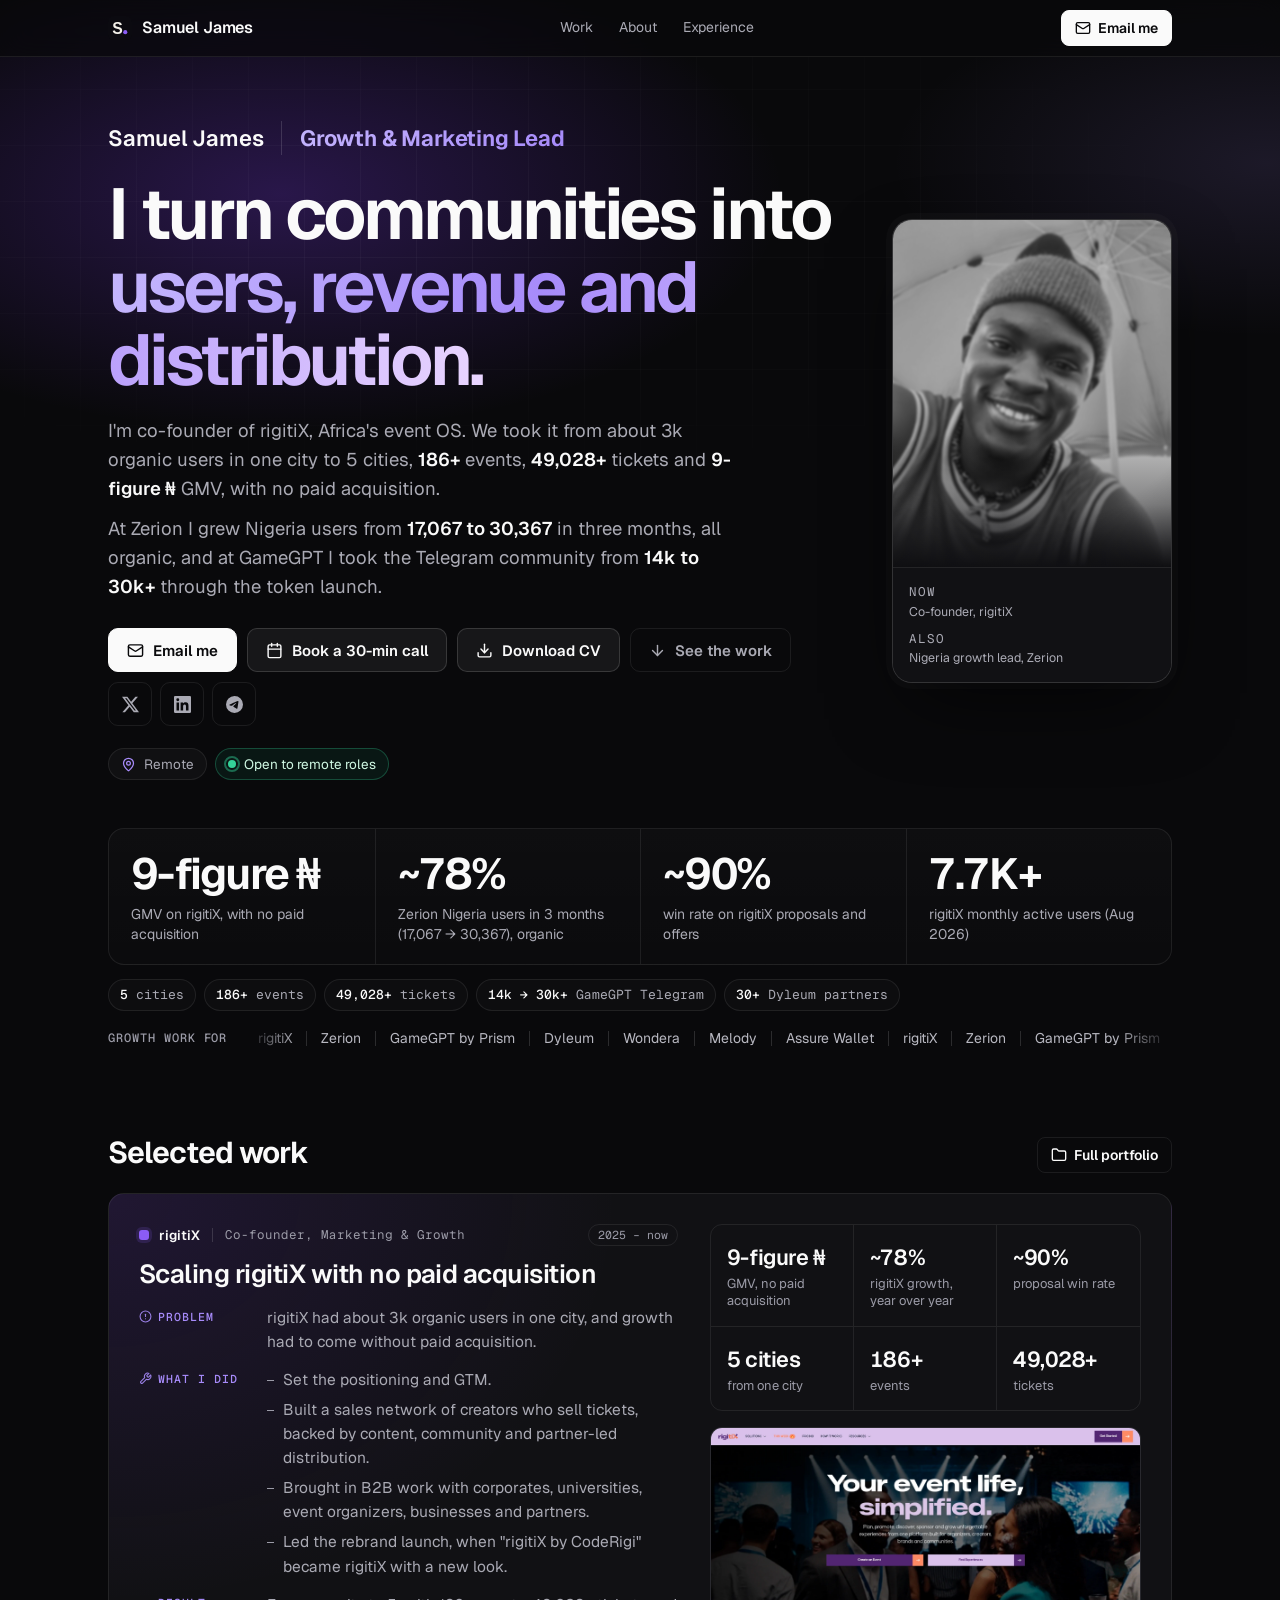
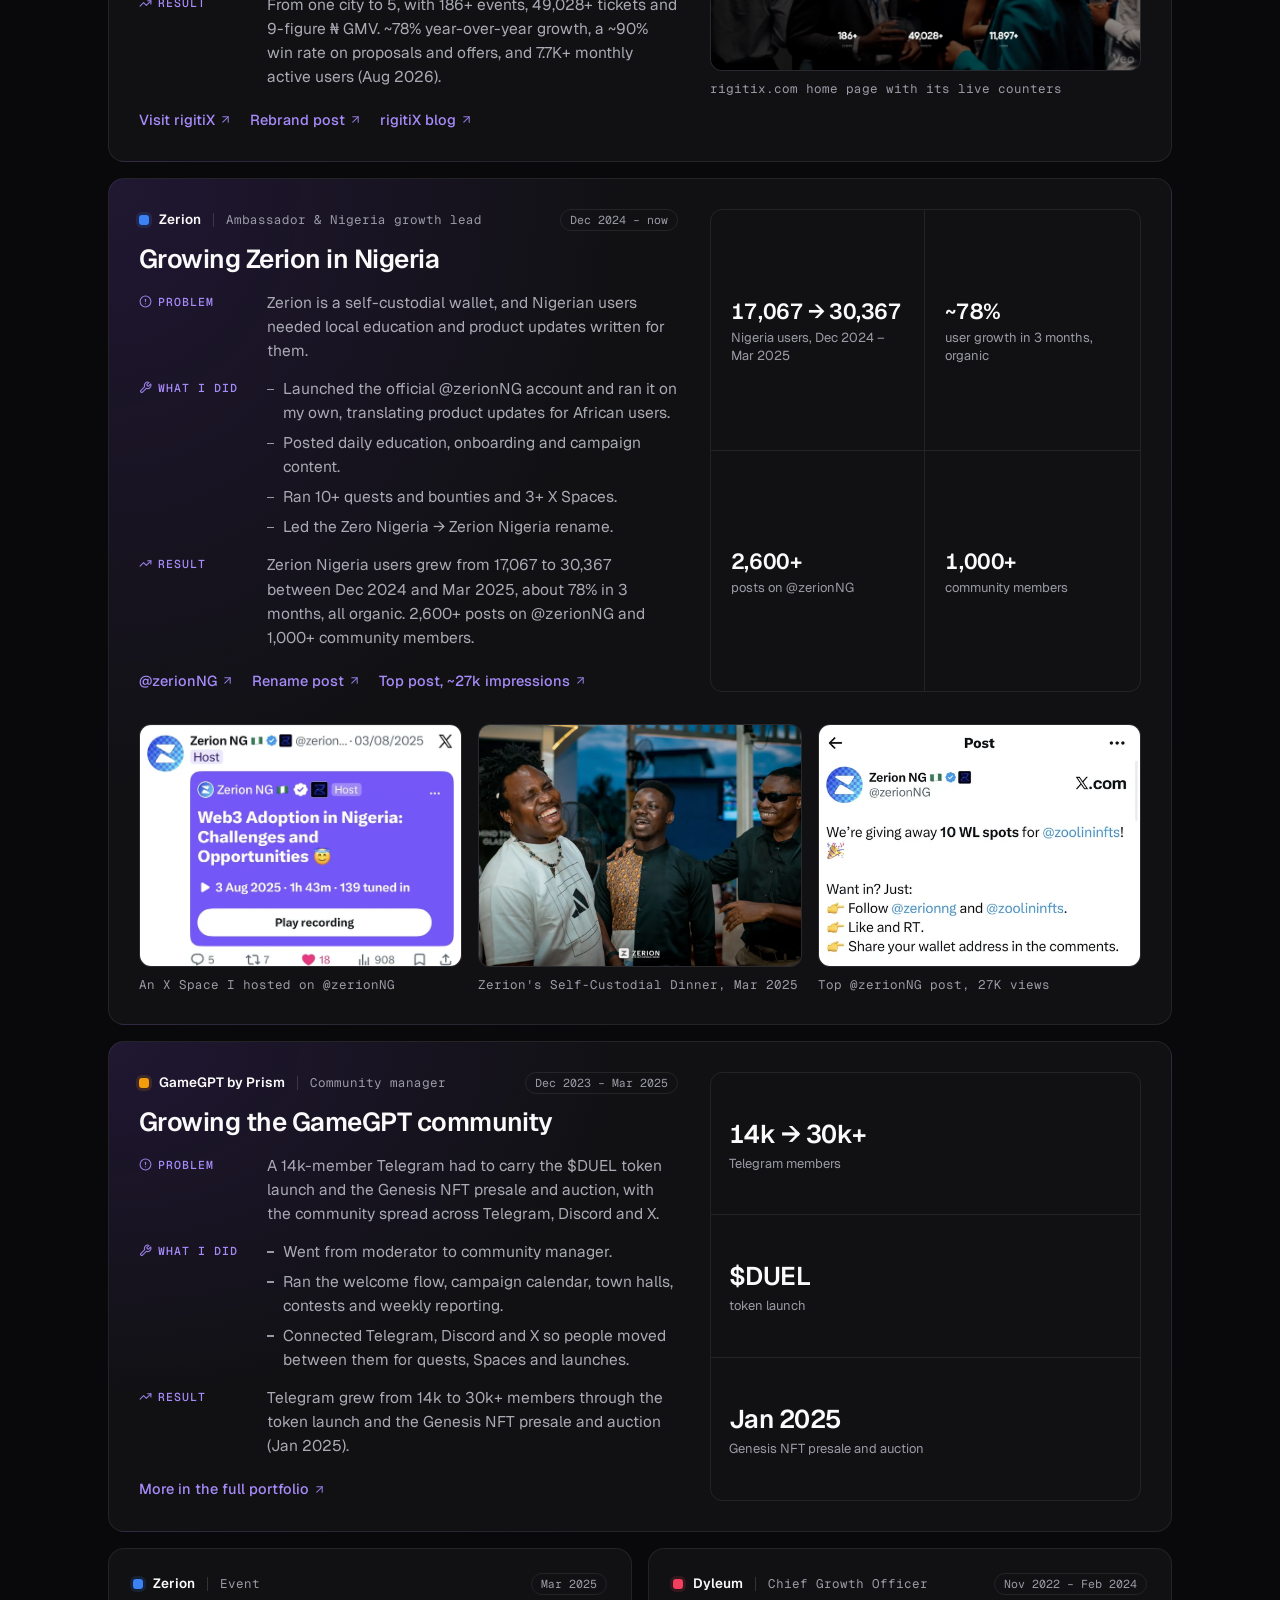
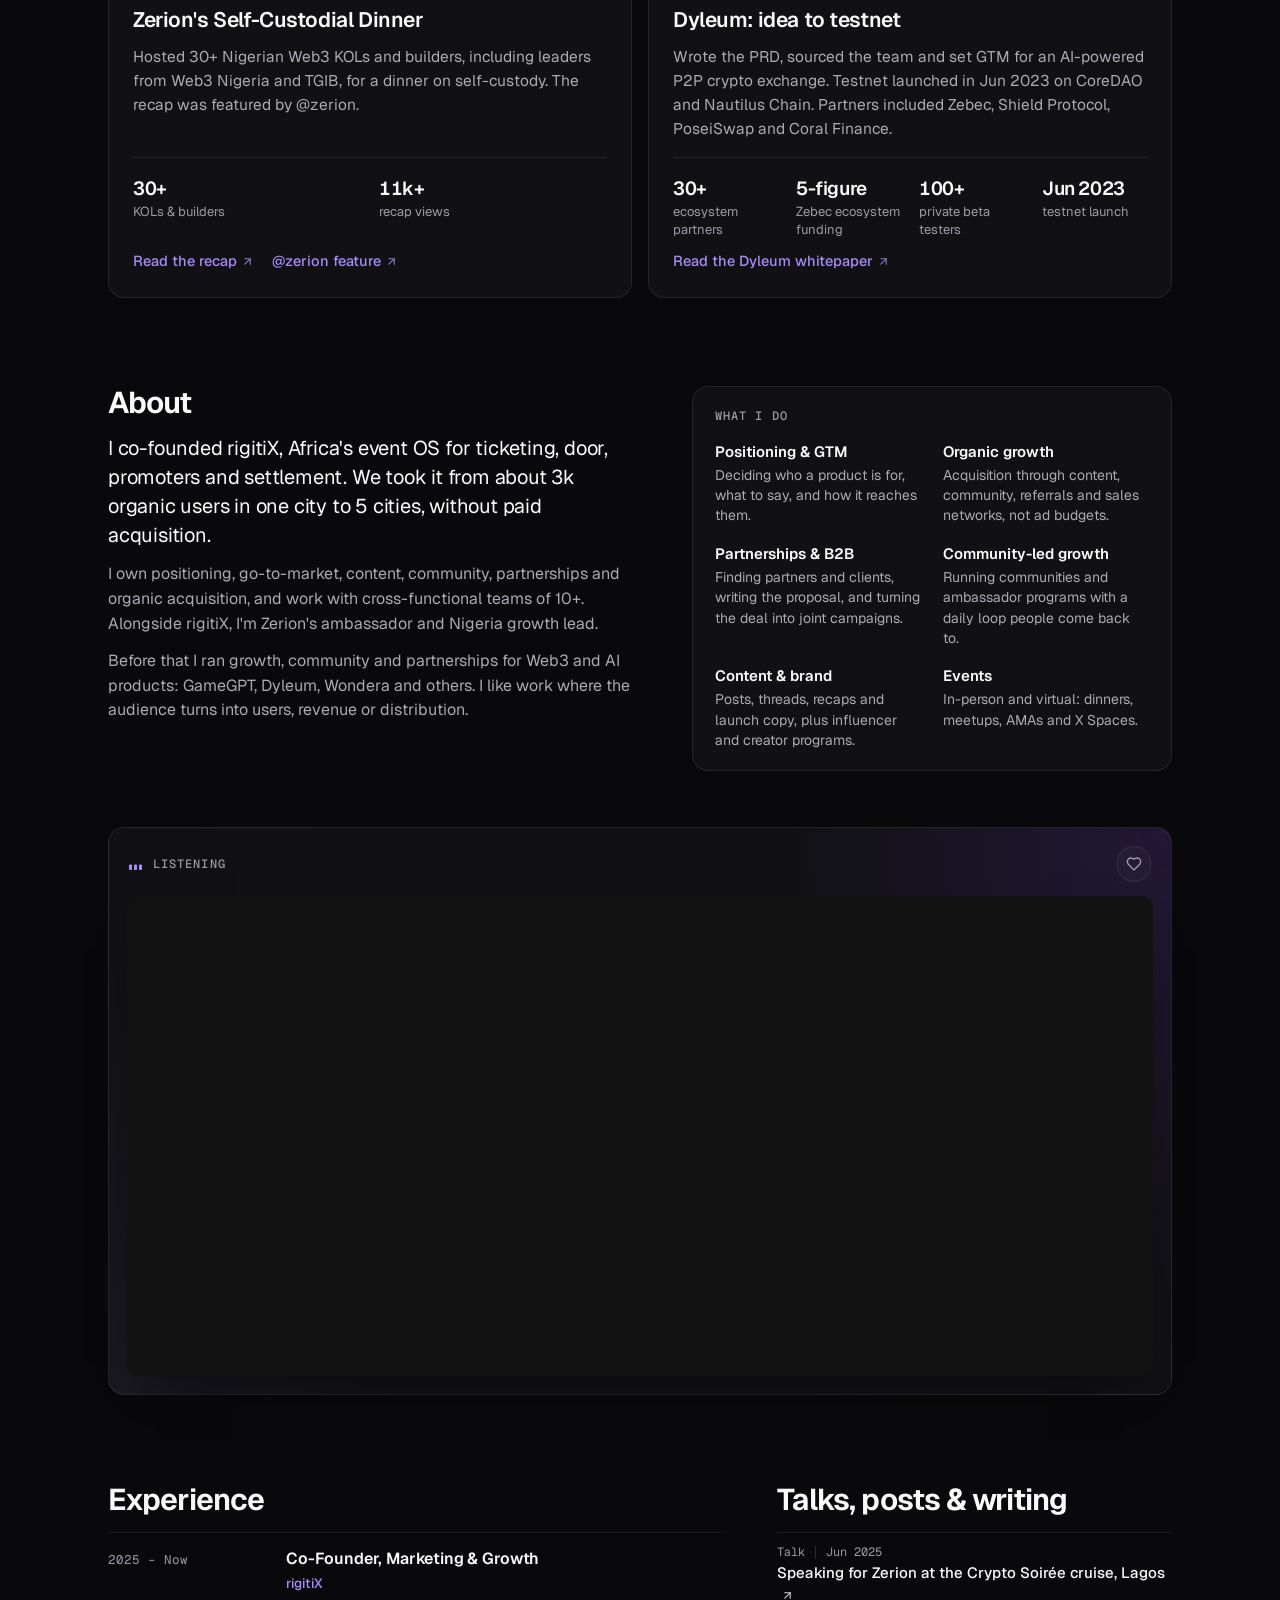
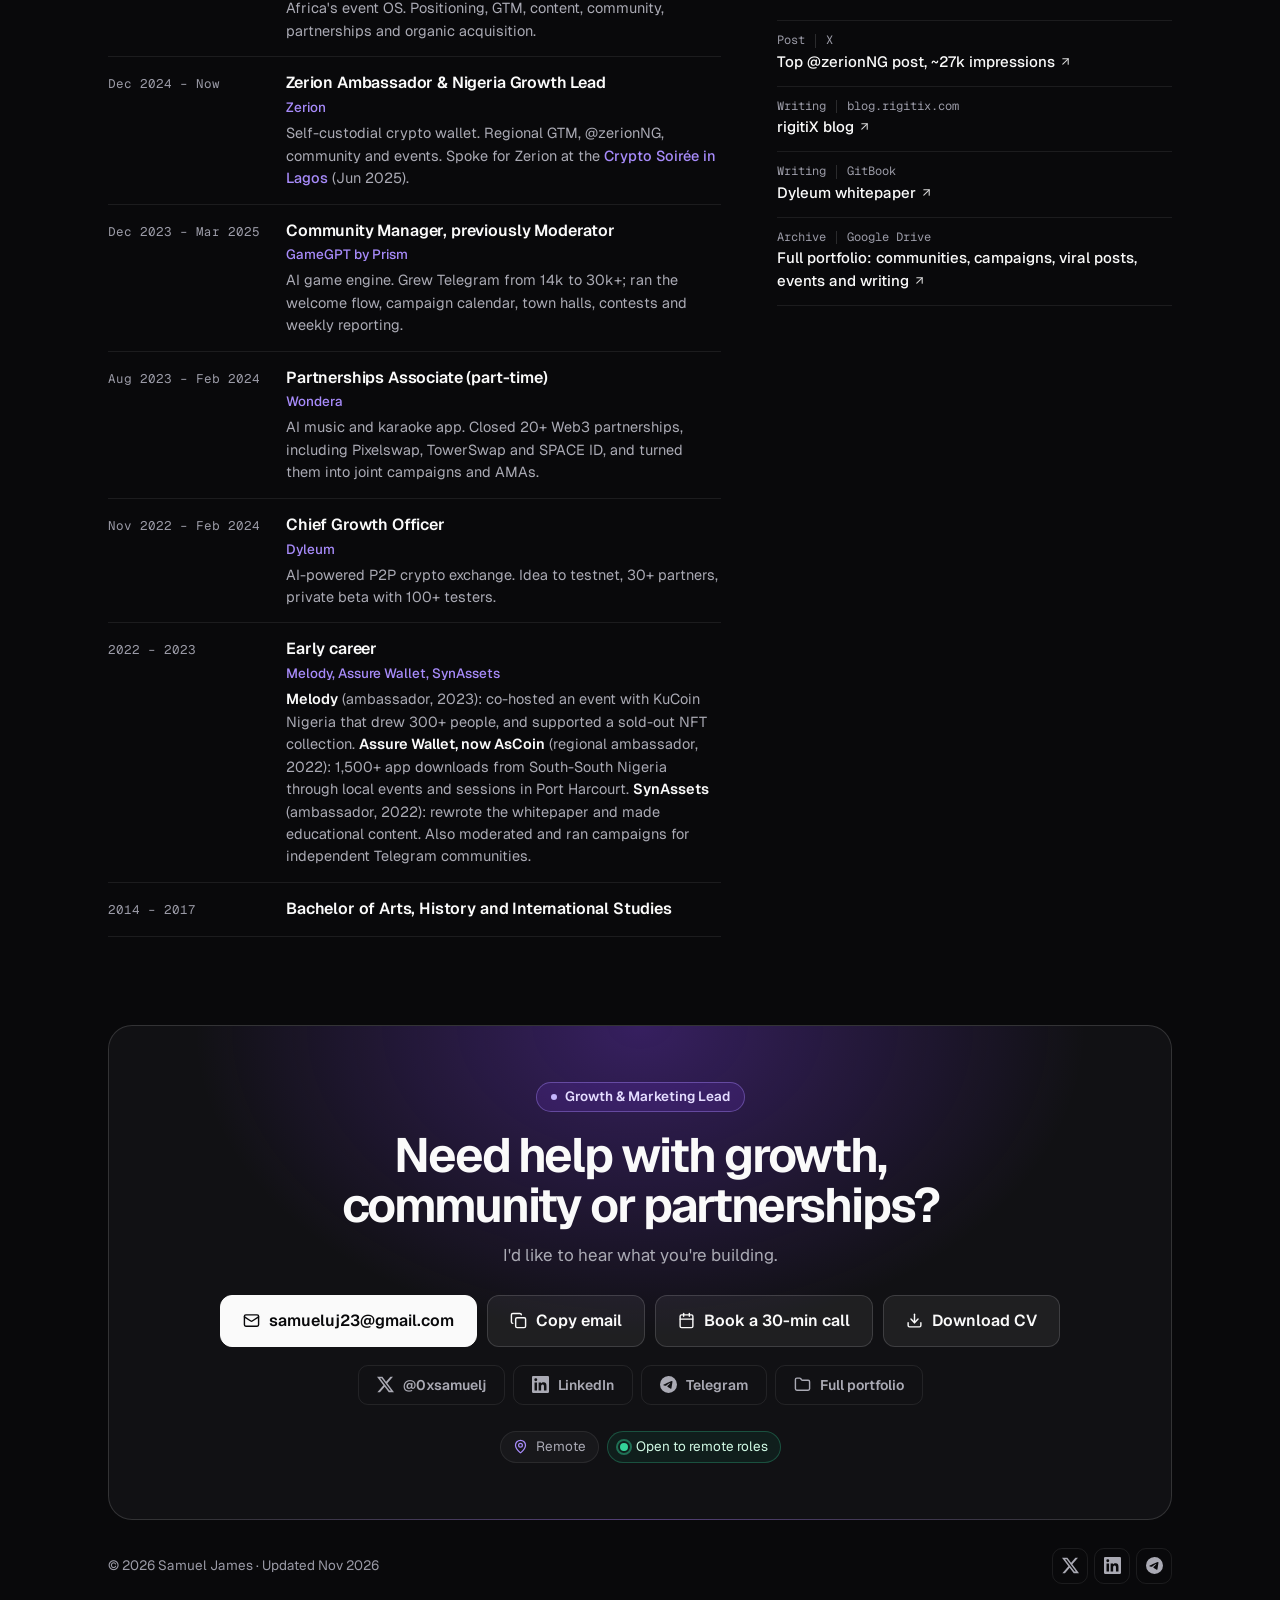
==== index.html @ e4f38fc1 "Polish UI: mobile logo pills, even side cards, clearer labels, fuller Listening card, tidy footer, n" ====
<!doctype html>
<html lang="en">
<head>
<meta charset="utf-8">
<meta name="viewport" content="width=device-width, initial-scale=1">
<title>Samuel James, Growth &amp; Marketing Lead</title>
<meta name="description" content="Samuel James is a Growth &amp; Marketing Lead and co-founder of rigitiX: 186+ events, 49,028+ tickets and 9-figure ₦ GMV, with no paid acquisition. Community-led growth, partnerships and GTM.">
<link rel="canonical" href="https://samueluj23.github.io/">
<link rel="alternate" type="text/plain" href="https://samueluj23.github.io/llms.txt" title="llms.txt: this site for AI agents">
<meta name="theme-color" content="#0b0a10">
<meta name="color-scheme" content="dark">
<link rel="icon" href="assets/favicon.svg" type="image/svg+xml">
<link rel="apple-touch-icon" href="assets/apple-touch-icon.png">
<meta property="og:type" content="website">
<meta property="og:site_name" content="Samuel James">
<meta property="og:title" content="Samuel James, Growth &amp; Marketing Lead">
<meta property="og:description" content="Samuel James is a Growth &amp; Marketing Lead and co-founder of rigitiX: 186+ events, 49,028+ tickets and 9-figure ₦ GMV, with no paid acquisition. Community-led growth, partnerships and GTM.">
<meta property="og:url" content="https://samueluj23.github.io/">
<meta property="og:image" content="https://samueluj23.github.io/assets/og.png">
<meta property="og:image:width" content="1200">
<meta property="og:image:height" content="630">
<meta property="og:image:alt" content="Growth &amp; Marketing Lead. I turn communities into users, revenue and distribution. Samuel James, Co-founder of rigitiX, with his photo and a Remote label.">
<meta name="twitter:card" content="summary_large_image">
<meta name="twitter:site" content="@0xsamuelj">
<meta name="twitter:creator" content="@0xsamuelj">
<meta name="twitter:title" content="Samuel James, Growth &amp; Marketing Lead">
<meta name="twitter:description" content="Samuel James is a Growth &amp; Marketing Lead and co-founder of rigitiX: 186+ events, 49,028+ tickets and 9-figure ₦ GMV, with no paid acquisition. Community-led growth, partnerships and GTM.">
<meta name="twitter:image" content="https://samueluj23.github.io/assets/og.png">
<meta name="twitter:image:alt" content="Samuel James, Growth &amp; Marketing Lead and Co-founder of rigitiX: I turn communities into users, revenue and distribution.">
<script type="application/ld+json">{"@context":"https://schema.org","@type":"Person","name":"Samuel James","url":"https://samueluj23.github.io/","image":"https://samueluj23.github.io/assets/sam.jpg","jobTitle":"Growth & Marketing Lead","description":"Growth & Marketing Lead and co-founder of rigitiX. Community-led growth, partnerships and go-to-market across consumer tech, fintech and wallets, AI and Web3.","email":"mailto:samueluj23@gmail.com","worksFor":{"@type":"Organization","name":"rigitiX","url":"https://rigitix.com"},"workLocation":{"@type":"Place","name":"Remote"},"knowsAbout":["community-led growth","partnerships","go-to-market","organic growth","events","Web3","fintech"],"sameAs":["https://x.com/0xsamuelj","https://linkedin.com/in/0xsamj","https://t.me/jsamuelu","https://github.com/samueluj23"]}</script>
<link rel="preconnect" href="https://fonts.googleapis.com">
<link rel="preconnect" href="https://fonts.gstatic.com" crossorigin>
<link href="https://fonts.googleapis.com/css2?family=Geist:wght@400;500;600;700;800&family=Geist+Mono:wght@400;500&display=swap" rel="stylesheet">
<link rel="stylesheet" href="style.css">
</head>
<body>
<svg width="0" height="0" style="position:absolute" aria-hidden="true" focusable="false">
  <defs>
    <symbol id="i-mail" viewBox="0 0 24 24" fill="none" stroke="currentColor" stroke-width="2" stroke-linecap="round" stroke-linejoin="round"><rect width="20" height="16" x="2" y="4" rx="2"/><path d="m22 7-8.97 5.7a1.94 1.94 0 0 1-2.06 0L2 7"/></symbol>
    <symbol id="i-copy" viewBox="0 0 24 24" fill="none" stroke="currentColor" stroke-width="2" stroke-linecap="round" stroke-linejoin="round"><rect width="14" height="14" x="8" y="8" rx="2" ry="2"/><path d="M4 16c-1.1 0-2-.9-2-2V4c0-1.1.9-2 2-2h10c1.1 0 2 .9 2 2"/></symbol>
    <symbol id="i-check" viewBox="0 0 24 24" fill="none" stroke="currentColor" stroke-width="2" stroke-linecap="round" stroke-linejoin="round"><path d="M20 6 9 17l-5-5"/></symbol>
    <symbol id="i-pin" viewBox="0 0 24 24" fill="none" stroke="currentColor" stroke-width="2" stroke-linecap="round" stroke-linejoin="round"><path d="M20 10c0 4.993-5.539 10.193-7.399 11.799a1 1 0 0 1-1.202 0C9.539 20.193 4 14.993 4 10a8 8 0 0 1 16 0"/><circle cx="12" cy="10" r="3"/></symbol>
    <symbol id="i-arrow" viewBox="0 0 24 24" fill="none" stroke="currentColor" stroke-width="2" stroke-linecap="round" stroke-linejoin="round"><path d="M5 12h14"/><path d="m12 5 7 7-7 7"/></symbol>
    <symbol id="i-ext" viewBox="0 0 24 24" fill="none" stroke="currentColor" stroke-width="2" stroke-linecap="round" stroke-linejoin="round"><path d="M7 7h10v10"/><path d="M7 17 17 7"/></symbol>
    <symbol id="i-download" viewBox="0 0 24 24" fill="none" stroke="currentColor" stroke-width="2" stroke-linecap="round" stroke-linejoin="round"><path d="M12 15V3"/><path d="M21 15v4a2 2 0 0 1-2 2H5a2 2 0 0 1-2-2v-4"/><path d="m7 10 5 5 5-5"/></symbol>
    <symbol id="i-cal" viewBox="0 0 24 24" fill="none" stroke="currentColor" stroke-width="2" stroke-linecap="round" stroke-linejoin="round"><path d="M8 2v4"/><path d="M16 2v4"/><rect width="18" height="18" x="3" y="4" rx="2"/><path d="M3 10h18"/></symbol>
    <symbol id="i-arrow-down" viewBox="0 0 24 24" fill="none" stroke="currentColor" stroke-width="2" stroke-linecap="round" stroke-linejoin="round"><path d="M12 5v14"/><path d="m19 12-7 7-7-7"/></symbol>
    <symbol id="i-alert" viewBox="0 0 24 24" fill="none" stroke="currentColor" stroke-width="2" stroke-linecap="round" stroke-linejoin="round"><circle cx="12" cy="12" r="10"/><path d="M12 8v4"/><path d="M12 16h.01"/></symbol>
    <symbol id="i-wrench" viewBox="0 0 24 24" fill="none" stroke="currentColor" stroke-width="2" stroke-linecap="round" stroke-linejoin="round"><path d="M14.7 6.3a1 1 0 0 0 0 1.4l1.6 1.6a1 1 0 0 0 1.4 0l3.77-3.77a6 6 0 0 1-7.94 7.94l-6.91 6.91a2.12 2.12 0 0 1-3-3l6.91-6.91a6 6 0 0 1 7.94-7.94l-3.76 3.76z"/></symbol>
    <symbol id="i-trend" viewBox="0 0 24 24" fill="none" stroke="currentColor" stroke-width="2" stroke-linecap="round" stroke-linejoin="round"><path d="M22 7 13.5 15.5 8.5 10.5 2 17"/><path d="M16 7h6v6"/></symbol>
    <symbol id="i-folder" viewBox="0 0 24 24" fill="none" stroke="currentColor" stroke-width="2" stroke-linecap="round" stroke-linejoin="round"><path d="M20 20a2 2 0 0 0 2-2V8a2 2 0 0 0-2-2h-7.9a2 2 0 0 1-1.69-.9L9.6 3.9A2 2 0 0 0 7.93 3H4a2 2 0 0 0-2 2v13a2 2 0 0 0 2 2Z"/></symbol>
    <symbol id="i-x" viewBox="0 0 24 24" fill="currentColor"><path d="M18.901 1.153h3.68l-8.04 9.19L24 22.846h-7.406l-5.8-7.584-6.638 7.584H.474l8.6-9.83L0 1.154h7.594l5.243 6.932ZM17.61 20.644h2.039L6.486 3.24H4.298Z"/></symbol>
    <symbol id="i-linkedin" viewBox="0 0 24 24" fill="currentColor"><path d="M20.447 20.452h-3.554v-5.569c0-1.328-.027-3.037-1.852-3.037-1.853 0-2.136 1.445-2.136 2.939v5.667H9.351V9h3.414v1.561h.046c.477-.9 1.637-1.85 3.37-1.85 3.601 0 4.267 2.37 4.267 5.455v6.286zM5.337 7.433a2.062 2.062 0 1 1 0-4.125 2.062 2.062 0 0 1 0 4.125zM7.119 20.452H3.555V9h3.564v11.452zM22.225 0H1.771C.792 0 0 .774 0 1.729v20.542C0 23.227.792 24 1.771 24h20.451C23.2 24 24 23.227 24 22.271V1.729C24 .774 23.2 0 22.222 0h.003z"/></symbol>
    <symbol id="i-telegram" viewBox="0 0 24 24" fill="currentColor"><path d="M11.944 0A12 12 0 0 0 0 12a12 12 0 0 0 12 12 12 12 0 0 0 12-12A12 12 0 0 0 12 0a12 12 0 0 0-.056 0zm4.962 7.224c.1-.002.321.023.465.14a.506.506 0 0 1 .171.325c.016.093.036.306.02.472-.18 1.898-.962 6.502-1.36 8.627-.168.9-.499 1.201-.82 1.23-.696.065-1.225-.46-1.9-.902-1.056-.693-1.653-1.124-2.678-1.8-1.185-.78-.417-1.21.258-1.91.177-.184 3.247-2.977 3.307-3.23.007-.032.014-.15-.056-.212s-.174-.041-.249-.024c-.106.024-1.793 1.14-5.061 3.345-.48.33-.913.49-1.302.48-.428-.008-1.252-.241-1.865-.44-.752-.245-1.349-.374-1.297-.789.027-.216.325-.437.893-.663 3.498-1.524 5.83-2.529 6.998-3.014 3.332-1.386 4.025-1.627 4.476-1.635z"/></symbol>
  </defs>
</svg>
<a class="skip" href="#top">Skip to content</a>
<header class="nav">
  <div class="nav-in">
    <a href="#top" class="brand"><img src="assets/favicon.svg" alt="" width="24" height="24"><span>Samuel James</span></a>
    <nav aria-label="Sections">
      <a href="#work">Work</a>
      <a href="#about">About</a>
      <a href="#experience">Experience</a>
    </nav>
    <a href="mailto:samueluj23@gmail.com" class="btn btn-sm btn-primary" data-goatcounter-click="email-link" data-goatcounter-title="Email me"><svg class="ic" aria-hidden="true" focusable="false"><use href="#i-mail"/></svg><span>Email me</span></a>
  </div>
</header>

<main id="top">
  <section class="hero wrap">
    <div class="hero-copy">
      <div class="ident">
        <img class="ident-avatar" src="assets/sam.jpg" alt="" width="720" height="1279" decoding="async">
        <div class="ident-text">
          <p class="ident-name">Samuel James</p>
          <p class="ident-role">Growth &amp; Marketing Lead</p>
        </div>
      </div>
      <h1>I turn communities into <span class="hl">users, revenue and distribution.</span></h1>
      <p class="lede">I'm co-founder of rigitiX, Africa's event OS. We took it from about 3k organic users in one city to 5 cities, <strong>186+</strong> events, <strong>49,028+</strong> tickets and <strong>9-figure ₦</strong> GMV, with no paid acquisition.</p>
      <p class="lede">At Zerion I grew Nigeria users from <strong>17,067 to 30,367</strong> in three months, all organic, and at GameGPT I took the Telegram community from <strong>14k to 30k+</strong> through the token launch.</p>
      <div class="cta">
        <a href="mailto:samueluj23@gmail.com" class="btn btn-primary" data-goatcounter-click="email-link" data-goatcounter-title="Email me"><svg class="ic" aria-hidden="true" focusable="false"><use href="#i-mail"/></svg><span>Email me</span></a>
        <a href="https://calendar.google.com/calendar/appointments/schedules/AcZssZ3tzp29aX2uDe4lPZaIpHY0dWYylM95HyUyIu0DADQUvQBkM0Bsm6MQ3HSSCu0JuOGYfNp--xUt?gv=true" class="btn btn-secondary" target="_blank" rel="noopener" data-goatcounter-click="book-call" data-goatcounter-title="Book a 30-min call"><svg class="ic" aria-hidden="true" focusable="false"><use href="#i-cal"/></svg><span>Book a 30-min call</span></a>
        <a href="cv.pdf" class="btn btn-secondary" download="Samuel-James-CV.pdf" data-goatcounter-click="download-cv" data-goatcounter-title="Download CV"><svg class="ic" aria-hidden="true" focusable="false"><use href="#i-download"/></svg><span>Download CV</span></a>
        <a href="#work" class="btn btn-ghost"><svg class="ic" aria-hidden="true" focusable="false"><use href="#i-arrow-down"/></svg><span>See the work</span></a>
        <div class="cta-social">
          <a class="btn btn-icon" href="https://x.com/0xsamuelj" target="_blank" rel="noopener" aria-label="X (@0xsamuelj)" data-goatcounter-click="x-profile" data-goatcounter-title="X profile"><svg class="ic" aria-hidden="true" focusable="false"><use href="#i-x"/></svg></a>
          <a class="btn btn-icon" href="https://linkedin.com/in/0xsamj" target="_blank" rel="noopener" aria-label="LinkedIn" data-goatcounter-click="linkedin" data-goatcounter-title="LinkedIn"><svg class="ic" aria-hidden="true" focusable="false"><use href="#i-linkedin"/></svg></a>
          <a class="btn btn-icon" href="https://t.me/jsamuelu" target="_blank" rel="noopener" aria-label="Telegram" data-goatcounter-click="telegram" data-goatcounter-title="Telegram"><svg class="ic" aria-hidden="true" focusable="false"><use href="#i-telegram"/></svg></a>
        </div>
      </div>
      <ul class="where" aria-label="Location and availability">
        <li class="chip"><svg class="ic ic-sm" aria-hidden="true" focusable="false"><use href="#i-pin"/></svg><span>Remote</span></li>
        <li class="chip chip-live"><span class="pulse" aria-hidden="true"></span><span>Open to remote roles</span></li>
      </ul>
    </div>
    <figure class="hero-photo">
      <img src="assets/sam.jpg" alt="Samuel James smiling in a knit beanie, black-and-white photo" width="720" height="1279" fetchpriority="high" decoding="async">
      <figcaption>
        <span class="fc-row"><span class="fc-k">Now</span><span>Co-founder, rigitiX</span></span>
        <span class="fc-row"><span class="fc-k">Also</span><span>Nigeria growth lead, Zerion</span></span>
      </figcaption>
    </figure>
  </section>

  <section id="proof" class="proof wrap" aria-label="Selected results">
    <div class="kpis">
      <div class="kpi"><b>9-figure ₦</b><span>GMV on rigitiX, with no paid acquisition</span></div>
      <div class="kpi"><b>~78%</b><span>Zerion Nigeria users in 3 months (17,067 → 30,367), organic</span></div>
      <div class="kpi"><b>~90%</b><span>win rate on rigitiX proposals and offers</span></div>
      <div class="kpi"><b>7.7K+</b><span>rigitiX monthly active users (Aug 2026)</span></div>
    </div>
    <ul class="minor">
      <li><b>5</b> cities</li><li><b>186+</b> events</li><li><b>49,028+</b> tickets</li><li><b>14k → 30k+</b> GameGPT Telegram</li><li><b>30+</b> Dyleum partners</li>
    </ul>
    <div class="logos">
      <span class="eyebrow">Growth work for</span>
      <ul><li>rigitiX</li><li>Zerion</li><li>GameGPT by Prism</li><li>Dyleum</li><li>Wondera</li><li>Melody</li><li>Assure Wallet</li></ul>
    </div>
  </section>

  <section id="work" class="work wrap">
    <div class="sec-head">
      <h2>Selected work</h2>
      <a class="btn btn-ghost btn-sm" href="https://drive.google.com/drive/folders/1dykmQtP5Xe4co38ocRg9iVThxiWTGFTE" target="_blank" rel="noopener" data-goatcounter-click="drive-portfolio" data-goatcounter-title="Full portfolio"><svg class="ic" aria-hidden="true" focusable="false"><use href="#i-folder"/></svg><span>Full portfolio</span></a>
    </div>

    <article class="case case-feature reveal" id="rigitix">
      <div class="case-main">
        <p class="meta"><span class="sw sw1" aria-hidden="true"></span><span class="m-co">rigitiX</span><span class="m-role">Co-founder, Marketing &amp; Growth</span><span class="m-date">2025 – now</span></p>
        <h3>Scaling rigitiX with no paid acquisition</h3>
        <dl class="par">
          <div><dt><svg class="ic ic-dt" aria-hidden="true" focusable="false"><use href="#i-alert"/></svg>Problem</dt><dd>rigitiX had about 3k organic users in one city, and growth had to come without paid acquisition.</dd></div>
          <div><dt><svg class="ic ic-dt" aria-hidden="true" focusable="false"><use href="#i-wrench"/></svg>What I did</dt><dd><ul>
            <li>Set the positioning and GTM.</li>
            <li>Built a sales network of creators who sell tickets, backed by content, community and partner-led distribution.</li>
            <li>Brought in B2B work with corporates, universities, event organizers, businesses and partners.</li>
            <li>Led the rebrand launch, when "rigitiX by CodeRigi" became rigitiX with a new look.</li>
          </ul></dd></div>
          <div><dt><svg class="ic ic-dt" aria-hidden="true" focusable="false"><use href="#i-trend"/></svg>Result</dt><dd>From one city to 5, with 186+ events, 49,028+ tickets and 9-figure ₦ GMV. ~78% year-over-year growth, a ~90% win rate on proposals and offers, and 7.7K+ monthly active users (Aug 2026).</dd></div>
        </dl>
        <div class="links"><a href="https://rigitix.com" target="_blank" rel="noopener" data-goatcounter-click="out-rigitix" data-goatcounter-title="Visit rigitiX">Visit rigitiX<svg class="ic ic-xs" aria-hidden="true" focusable="false"><use href="#i-ext"/></svg></a><a href="https://x.com/rigitix/status/2015772869599334553" target="_blank" rel="noopener" data-goatcounter-click="out-rigitix-rebrand" data-goatcounter-title="rigitiX rebrand post">Rebrand post<svg class="ic ic-xs" aria-hidden="true" focusable="false"><use href="#i-ext"/></svg></a><a href="https://blog.rigitix.com" target="_blank" rel="noopener" data-goatcounter-click="out-rigitix-blog" data-goatcounter-title="rigitiX blog">rigitiX blog<svg class="ic ic-xs" aria-hidden="true" focusable="false"><use href="#i-ext"/></svg></a></div>
      </div>
      <div class="case-side">
        <ul class="stats">
          <li><b>9-figure ₦</b><span>GMV, no paid acquisition</span></li>
          <li><b>~78%</b><span>rigitiX growth, year over year</span></li>
          <li><b>~90%</b><span>proposal win rate</span></li>
          <li><b>5 cities</b><span>from one city</span></li>
          <li><b>186+</b><span>events</span></li>
          <li><b>49,028+</b><span>tickets</span></li>
        </ul>
        <figure class="shot">
          <a class="shot-link" href="https://rigitix.com" target="_blank" rel="noopener" data-goatcounter-click="out-rigitix" data-goatcounter-title="Visit rigitiX">
            <img src="assets/work/rigitix-home.webp" alt="The rigitiX home page, showing its live counters for events, tickets and users" width="1905" height="1072" loading="lazy" decoding="async">
          </a>
          <figcaption>rigitix.com home page with its live counters</figcaption>
        </figure>
      </div>
    </article>

    <article class="case case-feature reveal" id="zerion">
      <div class="case-main">
        <p class="meta"><span class="sw sw2" aria-hidden="true"></span><span class="m-co">Zerion</span><span class="m-role">Ambassador &amp; Nigeria growth lead</span><span class="m-date">Dec 2024 – now</span></p>
        <h3>Growing Zerion in Nigeria</h3>
        <dl class="par">
          <div><dt><svg class="ic ic-dt" aria-hidden="true" focusable="false"><use href="#i-alert"/></svg>Problem</dt><dd>Zerion is a self-custodial wallet, and Nigerian users needed local education and product updates written for them.</dd></div>
          <div><dt><svg class="ic ic-dt" aria-hidden="true" focusable="false"><use href="#i-wrench"/></svg>What I did</dt><dd><ul>
            <li>Launched the official @zerionNG account and ran it on my own, translating product updates for African users.</li>
            <li>Posted daily education, onboarding and campaign content.</li>
            <li>Ran 10+ quests and bounties and 3+ X Spaces.</li>
            <li>Led the Zero Nigeria → Zerion Nigeria rename.</li>
          </ul></dd></div>
          <div><dt><svg class="ic ic-dt" aria-hidden="true" focusable="false"><use href="#i-trend"/></svg>Result</dt><dd>Zerion Nigeria users grew from 17,067 to 30,367 between Dec 2024 and Mar 2025, about 78% in 3 months, all organic. 2,600+ posts on @zerionNG and 1,000+ community members.</dd></div>
        </dl>
        <div class="links"><a href="https://x.com/zerionNG" target="_blank" rel="noopener" data-goatcounter-click="out-zerionng" data-goatcounter-title="@zerionNG">@zerionNG<svg class="ic ic-xs" aria-hidden="true" focusable="false"><use href="#i-ext"/></svg></a><a href="https://x.com/zerionNG/status/1889740948655186103" target="_blank" rel="noopener" data-goatcounter-click="out-zerion-rename" data-goatcounter-title="Zerion rename post">Rename post<svg class="ic ic-xs" aria-hidden="true" focusable="false"><use href="#i-ext"/></svg></a><a href="https://x.com/zerionng/status/1912814443076944144" target="_blank" rel="noopener" data-goatcounter-click="out-zerion-top-post" data-goatcounter-title="Zerion top post">Top post, ~27k impressions<svg class="ic ic-xs" aria-hidden="true" focusable="false"><use href="#i-ext"/></svg></a></div>
      </div>
      <div class="case-side">
        <ul class="stats">
          <li><b>17,067 → 30,367</b><span>Nigeria users, Dec 2024 – Mar 2025</span></li>
          <li><b>~78%</b><span>user growth in 3 months, organic</span></li>
          <li><b>2,600+</b><span>posts on @zerionNG</span></li>
          <li><b>1,000+</b><span>community members</span></li>
        </ul>
      </div>
      <div class="shots shots-row">
        <figure class="shot">
          <img src="assets/work/zerion-space.webp" alt="An X Space hosted by @zerionNG on 3 Aug 2025: Web3 Adoption in Nigeria, Challenges and Opportunities" width="720" height="561" loading="lazy" decoding="async">
          <figcaption>An X Space I hosted on @zerionNG</figcaption>
        </figure>
        <figure class="shot">
          <a class="shot-link" href="https://x.com/zerionNG/status/1905589193012593073" target="_blank" rel="noopener" data-goatcounter-click="out-zerion-dinner-recap" data-goatcounter-title="Zerion dinner recap">
            <img src="assets/work/zerion-dinner.webp" alt="Guests laughing together at Zerion's Self-Custodial Dinner in March 2025, from the @zerionNG recap post" width="960" height="720" loading="lazy" decoding="async">
          </a>
          <figcaption>Zerion's Self-Custodial Dinner, Mar 2025</figcaption>
        </figure>
        <figure class="shot">
          <a class="shot-link" href="https://x.com/zerionng/status/1912814443076944144" target="_blank" rel="noopener" data-goatcounter-click="out-zerion-top-post" data-goatcounter-title="Zerion top post">
            <img src="assets/work/zerion-top-post.webp" alt="A @zerionNG giveaway post on X from April 2025 with 27K views" width="560" height="938" loading="lazy" decoding="async">
          </a>
          <figcaption>Top @zerionNG post, 27K views</figcaption>
        </figure>
      </div>
    </article>

    <article class="case case-feature reveal" id="gamegpt">
      <div class="case-main">
        <p class="meta"><span class="sw sw4" aria-hidden="true"></span><span class="m-co">GameGPT by Prism</span><span class="m-role">Community manager</span><span class="m-date">Dec 2023 – Mar 2025</span></p>
        <h3>Growing the GameGPT community</h3>
        <dl class="par">
          <div><dt><svg class="ic ic-dt" aria-hidden="true" focusable="false"><use href="#i-alert"/></svg>Problem</dt><dd>A 14k-member Telegram had to carry the $DUEL token launch and the Genesis NFT presale and auction, with the community spread across Telegram, Discord and X.</dd></div>
          <div><dt><svg class="ic ic-dt" aria-hidden="true" focusable="false"><use href="#i-wrench"/></svg>What I did</dt><dd><ul>
            <li>Went from moderator to community manager.</li>
            <li>Ran the welcome flow, campaign calendar, town halls, contests and weekly reporting.</li>
            <li>Connected Telegram, Discord and X so people moved between them for quests, Spaces and launches.</li>
          </ul></dd></div>
          <div><dt><svg class="ic ic-dt" aria-hidden="true" focusable="false"><use href="#i-trend"/></svg>Result</dt><dd>Telegram grew from 14k to 30k+ members through the token launch and the Genesis NFT presale and auction (Jan 2025).</dd></div>
        </dl>
        <div class="links"><a href="https://drive.google.com/drive/folders/1dykmQtP5Xe4co38ocRg9iVThxiWTGFTE" target="_blank" rel="noopener" data-goatcounter-click="drive-portfolio" data-goatcounter-title="Full portfolio">More in the full portfolio<svg class="ic ic-xs" aria-hidden="true" focusable="false"><use href="#i-ext"/></svg></a></div>
      </div>
      <div class="case-side">
        <ul class="stats">
          <li><b>14k → 30k+</b><span>Telegram members</span></li>
          <li><b>$DUEL</b><span>token launch</span></li>
          <li><b>Jan 2025</b><span>Genesis NFT presale and auction</span></li>
        </ul>
      </div>
    </article>

    <div class="cases">
      <article class="case reveal">
        <p class="meta"><span class="sw sw2" aria-hidden="true"></span><span class="m-co">Zerion</span><span class="m-role">Event</span><span class="m-date">Mar 2025</span></p>
        <h3>Zerion's Self-Custodial Dinner</h3>
        <p>Hosted 30+ Nigerian Web3 KOLs and builders, including leaders from Web3 Nigeria and TGIB, for a dinner on self-custody. The recap was featured by @zerion.</p>
        <ul class="stats">
          <li><b>30+</b><span>KOLs &amp; builders</span></li>
          <li><b>11k+</b><span>recap views</span></li>
        </ul>
        <div class="links"><a href="https://x.com/zerionNG/status/1905589193012593073" target="_blank" rel="noopener" data-goatcounter-click="out-zerion-dinner-recap" data-goatcounter-title="Zerion dinner recap">Read the recap<svg class="ic ic-xs" aria-hidden="true" focusable="false"><use href="#i-ext"/></svg></a><a href="https://x.com/zerion/status/1905649473793261583" target="_blank" rel="noopener" data-goatcounter-click="out-zerion-feature" data-goatcounter-title="@zerion feature">@zerion feature<svg class="ic ic-xs" aria-hidden="true" focusable="false"><use href="#i-ext"/></svg></a></div>
      </article>
      <article class="case reveal">
        <p class="meta"><span class="sw sw5" aria-hidden="true"></span><span class="m-co">Dyleum</span><span class="m-role">Chief Growth Officer</span><span class="m-date">Nov 2022 – Feb 2024</span></p>
        <h3>Dyleum: idea to testnet</h3>
        <p>Wrote the PRD, sourced the team and set GTM for an AI-powered P2P crypto exchange. Testnet launched in Jun 2023 on CoreDAO and Nautilus Chain. Partners included Zebec, Shield Protocol, PoseiSwap and Coral Finance.</p>
        <ul class="stats stats-4">
          <li><b>30+</b><span>ecosystem partners</span></li>
          <li><b>5-figure</b><span>Zebec ecosystem funding</span></li>
          <li><b>100+</b><span>private beta testers</span></li>
          <li><b>Jun 2023</b><span>testnet launch</span></li>
        </ul>
        <div class="links"><a href="https://dyleum.gitbook.io/whitepaper" target="_blank" rel="noopener" data-goatcounter-click="out-dyleum-whitepaper" data-goatcounter-title="Dyleum whitepaper">Read the Dyleum whitepaper<svg class="ic ic-xs" aria-hidden="true" focusable="false"><use href="#i-ext"/></svg></a></div>
      </article>
    </div>
  </section>

  <section id="about" class="about wrap">
    <div class="about-copy">
      <h2>About</h2>
      <p class="big">I co-founded rigitiX, Africa's event OS for ticketing, door, promoters and settlement. We took it from about 3k organic users in one city to 5 cities, without paid acquisition.</p>
      <p>I own positioning, go-to-market, content, community, partnerships and organic acquisition, and work with cross-functional teams of 10+. Alongside rigitiX, I'm Zerion's ambassador and Nigeria growth lead.</p>
      <p>Before that I ran growth, community and partnerships for Web3 and AI products: GameGPT, Dyleum, Wondera and others. I like work where the audience turns into users, revenue or distribution.</p>
    </div>
    <div class="skills">
      <h3 class="eyebrow">What I do</h3>
      <dl>
        <div><dt>Positioning &amp; GTM</dt><dd>Deciding who a product is for, what to say, and how it reaches them.</dd></div>
        <div><dt>Organic growth</dt><dd>Acquisition through content, community, referrals and sales networks, not ad budgets.</dd></div>
        <div><dt>Partnerships &amp; B2B</dt><dd>Finding partners and clients, writing the proposal, and turning the deal into joint campaigns.</dd></div>
        <div><dt>Community-led growth</dt><dd>Running communities and ambassador programs with a daily loop people come back to.</dd></div>
        <div><dt>Content &amp; brand</dt><dd>Posts, threads, recaps and launch copy, plus influencer and creator programs.</dd></div>
        <div><dt>Events</dt><dd>In-person and virtual: dinners, meetups, AMAs and X Spaces.</dd></div>
      </dl>
    </div>
    <div class="listening">
      <div class="listening-head">
        <div class="listening-title"><span class="eq" aria-hidden="true"><i></i><i></i><i></i></span><h3 class="eyebrow">Listening</h3></div>
        <button type="button" class="listening-like" id="listening-like" aria-pressed="false" aria-label="Like this playlist">
          <svg class="listening-like-heart" viewBox="0 0 24 24" aria-hidden="true" focusable="false"><path d="M19 14c1.49-1.46 3-3.21 3-5.5A5.5 5.5 0 0 0 16.5 3c-1.76 0-3 .5-4.5 2-1.5-1.5-2.74-2-4.5-2A5.5 5.5 0 0 0 2 8.5c0 2.3 1.5 4.05 3 5.5l7 7Z" fill="none" stroke="currentColor" stroke-width="2" stroke-linecap="round" stroke-linejoin="round"/></svg>
          <span class="listening-like-count" aria-hidden="true"></span>
        </button>
      </div>
      <iframe title="Spotify playlist: Rave Days" src="https://open.spotify.com/embed/playlist/7BA1cBLmSWPJGLB5mNm7f2?utm_source=generator&amp;theme=0" width="100%" height="480" frameborder="0" allow="autoplay; clipboard-write; encrypted-media; fullscreen; picture-in-picture" allowfullscreen loading="lazy"></iframe>
    </div>
  </section>

  <section id="experience" class="exp wrap">
    <div class="exp-col">
      <h2>Experience</h2>
      <ol class="timeline">
        <li><span class="when">2025 – Now</span><div><h3>Co-Founder, Marketing &amp; Growth</h3><p class="t-co">rigitiX</p><p>Africa's event OS. Positioning, GTM, content, community, partnerships and organic acquisition.</p></div></li>
        <li><span class="when">Dec 2024 – Now</span><div><h3>Zerion Ambassador &amp; Nigeria Growth Lead</h3><p class="t-co">Zerion</p><p>Self-custodial crypto wallet. Regional GTM, @zerionNG, community and events. Spoke for Zerion at the <a href="https://x.com/Darrator/status/1938235339056857150" target="_blank" rel="noopener" data-goatcounter-click="out-crypto-soiree" data-goatcounter-title="Crypto Soirée talk">Crypto Soirée in Lagos</a> (Jun 2025).</p></div></li>
        <li><span class="when">Dec 2023 – Mar 2025</span><div><h3>Community Manager, previously Moderator</h3><p class="t-co">GameGPT by Prism</p><p>AI game engine. Grew Telegram from 14k to 30k+; ran the welcome flow, campaign calendar, town halls, contests and weekly reporting.</p></div></li>
        <li><span class="when">Aug 2023 – Feb 2024</span><div><h3>Partnerships Associate (part-time)</h3><p class="t-co">Wondera</p><p>AI music and karaoke app. Closed 20+ Web3 partnerships, including Pixelswap, TowerSwap and SPACE ID, and turned them into joint campaigns and AMAs.</p></div></li>
        <li><span class="when">Nov 2022 – Feb 2024</span><div><h3>Chief Growth Officer</h3><p class="t-co">Dyleum</p><p>AI-powered P2P crypto exchange. Idea to testnet, 30+ partners, private beta with 100+ testers.</p></div></li>
        <li><span class="when">2022 – 2023</span><div><h3>Early career</h3><p class="t-co">Melody, Assure Wallet, SynAssets</p><p><b>Melody</b> (ambassador, 2023): co-hosted an event with KuCoin Nigeria that drew 300+ people, and supported a sold-out NFT collection. <b>Assure Wallet, now AsCoin</b> (regional ambassador, 2022): 1,500+ app downloads from South-South Nigeria through local events and sessions in Port Harcourt. <b>SynAssets</b> (ambassador, 2022): rewrote the whitepaper and made educational content. Also moderated and ran campaigns for independent Telegram communities.</p></div></li>
        <li><span class="when">2014 – 2017</span><div><h3>Bachelor of Arts, History and International Studies</h3></div></li>
      </ol>
    </div>
    <aside class="side">
      <h2>Talks, posts &amp; writing</h2>
      <ul class="link-list">
        <li><a href="https://x.com/Darrator/status/1938235339056857150" target="_blank" rel="noopener" data-goatcounter-click="out-crypto-soiree" data-goatcounter-title="Crypto Soirée talk"><span class="ll-meta"><span class="ll-kind">Talk</span><span>Jun 2025</span></span><b>Speaking for Zerion at the Crypto Soirée cruise, Lagos<svg class="ic ic-xs" aria-hidden="true" focusable="false"><use href="#i-ext"/></svg></b></a></li>
        <li><a href="https://x.com/zerionng/status/1912814443076944144" target="_blank" rel="noopener" data-goatcounter-click="out-zerion-top-post" data-goatcounter-title="Zerion top post"><span class="ll-meta"><span class="ll-kind">Post</span><span>X</span></span><b>Top @zerionNG post, ~27k impressions<svg class="ic ic-xs" aria-hidden="true" focusable="false"><use href="#i-ext"/></svg></b></a></li>
        <li><a href="https://blog.rigitix.com" target="_blank" rel="noopener" data-goatcounter-click="out-rigitix-blog" data-goatcounter-title="rigitiX blog"><span class="ll-meta"><span class="ll-kind">Writing</span><span>blog.rigitix.com</span></span><b>rigitiX blog<svg class="ic ic-xs" aria-hidden="true" focusable="false"><use href="#i-ext"/></svg></b></a></li>
        <li><a href="https://dyleum.gitbook.io/whitepaper" target="_blank" rel="noopener" data-goatcounter-click="out-dyleum-whitepaper" data-goatcounter-title="Dyleum whitepaper"><span class="ll-meta"><span class="ll-kind">Writing</span><span>GitBook</span></span><b>Dyleum whitepaper<svg class="ic ic-xs" aria-hidden="true" focusable="false"><use href="#i-ext"/></svg></b></a></li>
        <li><a href="https://drive.google.com/drive/folders/1dykmQtP5Xe4co38ocRg9iVThxiWTGFTE" target="_blank" rel="noopener" data-goatcounter-click="drive-portfolio" data-goatcounter-title="Full portfolio"><span class="ll-meta"><span class="ll-kind">Archive</span><span>Google Drive</span></span><b>Full portfolio: communities, campaigns, viral posts, events and writing<svg class="ic ic-xs" aria-hidden="true" focusable="false"><use href="#i-ext"/></svg></b></a></li>
      </ul>
    </aside>
  </section>

  <section id="contact" class="contact wrap">
    <div class="contact-card">
      <p class="badge"><span class="badge-dot" aria-hidden="true"></span>Growth &amp; Marketing Lead</p>
      <h2>Need help with growth, community or partnerships?</h2>
      <p class="contact-sub">I'd like to hear what you're building.</p>
      <div class="contact-actions">
        <a class="btn btn-primary btn-lg" href="mailto:samueluj23@gmail.com" data-goatcounter-click="email-link" data-goatcounter-title="Email me"><svg class="ic" aria-hidden="true" focusable="false"><use href="#i-mail"/></svg><span>samueluj23@gmail.com</span></a>
        <button class="btn btn-secondary btn-lg" type="button" id="copy" data-email="samueluj23@gmail.com" aria-describedby="copy-status">
          <svg class="ic ic-copy" aria-hidden="true" focusable="false"><use href="#i-copy"/></svg>
          <svg class="ic ic-check" aria-hidden="true" focusable="false"><use href="#i-check"/></svg>
          <span class="copy-label">Copy email</span>
        </button>
        <a class="btn btn-secondary btn-lg" href="https://calendar.google.com/calendar/appointments/schedules/AcZssZ3tzp29aX2uDe4lPZaIpHY0dWYylM95HyUyIu0DADQUvQBkM0Bsm6MQ3HSSCu0JuOGYfNp--xUt?gv=true" target="_blank" rel="noopener" data-goatcounter-click="book-call" data-goatcounter-title="Book a 30-min call"><svg class="ic" aria-hidden="true" focusable="false"><use href="#i-cal"/></svg><span>Book a 30-min call</span></a>
        <a class="btn btn-secondary btn-lg" href="cv.pdf" download="Samuel-James-CV.pdf" data-goatcounter-click="download-cv" data-goatcounter-title="Download CV"><svg class="ic" aria-hidden="true" focusable="false"><use href="#i-download"/></svg><span>Download CV</span></a>
        <span id="copy-status" class="sr-only" role="status" aria-live="polite"></span>
      </div>
      <div class="contact-social">
        <a class="btn btn-ghost" href="https://x.com/0xsamuelj" target="_blank" rel="noopener" data-goatcounter-click="x-profile" data-goatcounter-title="X profile"><svg class="ic" aria-hidden="true" focusable="false"><use href="#i-x"/></svg><span>@0xsamuelj</span></a>
        <a class="btn btn-ghost" href="https://linkedin.com/in/0xsamj" target="_blank" rel="noopener" data-goatcounter-click="linkedin" data-goatcounter-title="LinkedIn"><svg class="ic" aria-hidden="true" focusable="false"><use href="#i-linkedin"/></svg><span>LinkedIn</span></a>
        <a class="btn btn-ghost" href="https://t.me/jsamuelu" target="_blank" rel="noopener" data-goatcounter-click="telegram" data-goatcounter-title="Telegram"><svg class="ic" aria-hidden="true" focusable="false"><use href="#i-telegram"/></svg><span>Telegram</span></a>
        <a class="btn btn-ghost" href="https://drive.google.com/drive/folders/1dykmQtP5Xe4co38ocRg9iVThxiWTGFTE" target="_blank" rel="noopener" data-goatcounter-click="drive-portfolio" data-goatcounter-title="Full portfolio"><svg class="ic" aria-hidden="true" focusable="false"><use href="#i-folder"/></svg><span>Full portfolio</span></a>
      </div>
      <ul class="where where-center" aria-label="Location and availability">
        <li class="chip"><svg class="ic ic-sm" aria-hidden="true" focusable="false"><use href="#i-pin"/></svg><span>Remote</span></li>
        <li class="chip chip-live"><span class="pulse" aria-hidden="true"></span><span>Open to remote roles</span></li>
      </ul>
    </div>
  </section>
</main>

<footer class="foot wrap">
  <span>© 2026 Samuel James · Updated Nov 2026</span>
  <div class="foot-social">
    <a class="btn btn-icon" href="https://x.com/0xsamuelj" target="_blank" rel="noopener" aria-label="X (@0xsamuelj)" data-goatcounter-click="x-profile" data-goatcounter-title="X profile"><svg class="ic" aria-hidden="true" focusable="false"><use href="#i-x"/></svg></a>
          <a class="btn btn-icon" href="https://linkedin.com/in/0xsamj" target="_blank" rel="noopener" aria-label="LinkedIn" data-goatcounter-click="linkedin" data-goatcounter-title="LinkedIn"><svg class="ic" aria-hidden="true" focusable="false"><use href="#i-linkedin"/></svg></a>
          <a class="btn btn-icon" href="https://t.me/jsamuelu" target="_blank" rel="noopener" aria-label="Telegram" data-goatcounter-click="telegram" data-goatcounter-title="Telegram"><svg class="ic" aria-hidden="true" focusable="false"><use href="#i-telegram"/></svg></a>
  </div>
</footer>
<script>
(function(){
  var b=document.getElementById('copy'),st=document.getElementById('copy-status');
  function copy(t){
    if(navigator.clipboard&&window.isSecureContext)return navigator.clipboard.writeText(t);
    return new Promise(function(res,rej){var a=document.createElement('textarea');a.value=t;a.setAttribute('readonly','');a.style.position='fixed';a.style.opacity='0';document.body.appendChild(a);a.select();try{document.execCommand('copy')?res():rej()}catch(e){rej(e)}document.body.removeChild(a)});
  }
  if(b){var lab=b.querySelector('.copy-label'),tm;b.addEventListener('click',function(){if(window.goatcounter&&window.goatcounter.count)window.goatcounter.count({path:'copy-email',title:'Copy email',event:true});copy(b.dataset.email).then(function(){b.classList.add('is-copied');lab.textContent='Copied';st.textContent='Email address copied to clipboard';clearTimeout(tm);tm=setTimeout(function(){b.classList.remove('is-copied');lab.textContent='Copy email';st.textContent=''},2000)},function(){st.textContent='Copy failed. The email is samueluj23@gmail.com'})})}
  if(window.matchMedia('(prefers-reduced-motion: reduce)').matches||!('IntersectionObserver' in window))return;
  document.documentElement.classList.add('motion');
  var io=new IntersectionObserver(function(es){es.forEach(function(e){if(e.isIntersecting){e.target.classList.add('in');io.unobserve(e.target)}})},{rootMargin:'0px 0px -8% 0px'});
  document.querySelectorAll('.reveal').forEach(function(el){io.observe(el)});
  // count-up for stat numbers (final text stays in the HTML)
  var NUM=/\d[\d,]*(?:\.\d+)?/g;
  function plan(el){var t=el.textContent,parts=[],last=0,m,any=false;NUM.lastIndex=0;
    while((m=NUM.exec(t))){var raw=m[0],next=t.charAt(m.index+raw.length),plain=raw.replace(/,/g,''),v=parseFloat(plain);
      var skip=next==='-'||(/^\d{4}$/.test(raw)&&v>1900&&v<2100);
      parts.push(t.slice(last,m.index));
      if(skip){parts.push(raw)}else{any=true;parts.push({v:v,d:(plain.split('.')[1]||'').length,c:raw.indexOf(',')>-1})}
      last=m.index+raw.length}
    parts.push(t.slice(last));return any?{t:t,p:parts}:null}
  function fmt(n,o){var s=n.toFixed(o.d);if(o.c){var a=s.split('.');a[0]=a[0].replace(/\B(?=(\d{3})+(?!\d))/g,',');s=a.join('.')}return s}
  function run(el,pl){var h=el.offsetHeight,t0=null,D=1000;el.style.minHeight=h+'px';el.classList.add('counting');
    function f(ts){if(!t0)t0=ts;var k=Math.min(1,(ts-t0)/D),e=1-Math.pow(1-k,4);if(e>.985)k=1;
      el.textContent=pl.p.map(function(x){return typeof x==='string'?x:fmt(k<1?x.v*e:x.v,x)}).join('');
      if(k<1)requestAnimationFrame(f);else{el.textContent=pl.t;el.style.minHeight='';el.classList.remove('counting')}}
    requestAnimationFrame(f)}
  var co=new IntersectionObserver(function(es){es.forEach(function(e){if(e.isIntersecting){co.unobserve(e.target);var pl=plan(e.target);if(pl)run(e.target,pl)}})},{threshold:.5});
  if(!navigator.webdriver)document.querySelectorAll('.kpi b,.minor b,.case .stats b').forEach(function(el){co.observe(el)});
  // seamless logo marquee
  var lu=document.querySelector('.logos ul');
  if(lu){var tr=document.createElement('div');tr.className='logos-track';var vp=document.createElement('div');vp.className='logos-viewport';
    lu.parentNode.insertBefore(vp,lu);vp.appendChild(tr);tr.appendChild(lu);var cl=lu.cloneNode(true);cl.setAttribute('aria-hidden','true');tr.appendChild(cl);
    document.documentElement.classList.add('marquee')}
})();
</script>
<script>
(function(){
  var KEY='sj-playlist-rave-days';
  var BASE='https://abacus.jasoncameron.dev/';
  var PATH='samueluj23.github.io/rave-days';
  var btn=document.getElementById('listening-like');
  if(!btn)return;
  var countEl=btn.querySelector('.listening-like-count');
  var liked=false,count=null,busy=false;
  try{liked=localStorage.getItem(KEY)==='1'}catch(e){}
  function label(){
    var n=count,t=liked?'You liked this playlist':'Like this playlist';
    if(typeof n==='number'&&n>0)t+=', '+n.toLocaleString('en-US')+(n===1?' like':' likes');
    btn.setAttribute('aria-label',t);
    btn.setAttribute('aria-pressed',liked?'true':'false');
    btn.classList.toggle('is-liked',liked);
    if(typeof n==='number'&&n>0){countEl.textContent=n.toLocaleString('en-US')}
    else{countEl.textContent=''}
  }
  label();
  function req(kind){
    return fetch(BASE+kind+'/'+PATH,{mode:'cors',credentials:'omit'}).then(function(r){
      if(r.status===404)return 0;
      if(!r.ok)throw new Error();
      return r.json().then(function(d){
        var v=d&&d.value;
        if(typeof v!=='number')throw new Error();
        return v;
      });
    });
  }
  req('get').then(function(n){count=n;label()}).catch(function(){});
  btn.addEventListener('click',function(){
    if(liked||busy)return;
    liked=true;busy=true;
    try{localStorage.setItem(KEY,'1')}catch(e){}
    if(typeof count==='number')count+=1;
    btn.classList.add('just-liked');
    label();
    if(window.goatcounter&&window.goatcounter.count)window.goatcounter.count({path:'playlist-like',title:'Liked playlist',event:true});
    req('hit').then(function(n){count=n;label()}).catch(function(){}).then(function(){busy=false});
  });
})();
</script>
<script data-goatcounter="https://samuelj.goatcounter.com/count"
        async src="//gc.zgo.at/count.js"></script>
</body>
</html>
---- style.css ----
/* Geist has no naira sign (U+20A6). This 1 KB face holds only that glyph (Noto Sans subset, SIL OFL, see assets/fonts/OFL.txt). */
@font-face{font-family:"Naira Sign";src:url("assets/fonts/naira-sign.woff2") format("woff2");font-weight:400 800;font-display:swap;unicode-range:U+20A6}
:root{
  --bg:#09090b;--surface:#111114;--surface2:#17171c;--line:rgba(255,255,255,.08);--line2:rgba(255,255,255,.14);
  --text:#fafafa;--muted:#aaaab4;--faint:#9b9ba7;--accent:#a78bfa;--brand:#7c3aed;
  --mono:"Geist Mono",ui-monospace,SFMono-Regular,Menlo,monospace;
  --radius:16px;
}
*{box-sizing:border-box;margin:0;padding:0}
html{scroll-behavior:smooth;scroll-padding-top:72px;-webkit-text-size-adjust:100%;text-size-adjust:100%}
body{font-family:Geist,"Naira Sign",system-ui,-apple-system,Segoe UI,Roboto,sans-serif;background:var(--bg);color:var(--text);line-height:1.55;-webkit-font-smoothing:antialiased;font-feature-settings:"ss01"}
a{color:inherit}
img{max-width:100%;display:block}
button{font:inherit;cursor:pointer}
.wrap{max-width:1120px;margin:0 auto;padding-left:28px;padding-right:28px}
:focus-visible{outline:2px solid var(--accent);outline-offset:3px;border-radius:6px}
.skip{position:absolute;left:12px;top:-60px;z-index:50;background:var(--text);color:var(--bg);padding:8px 14px;border-radius:8px;font-weight:600;text-decoration:none}
.skip:focus{top:12px}

/* nav */
.nav{position:sticky;top:0;z-index:20;background:rgba(9,9,11,.72);backdrop-filter:saturate(160%) blur(14px);-webkit-backdrop-filter:saturate(160%) blur(14px);border-bottom:1px solid var(--line)}
.nav-in{max-width:1120px;margin:0 auto;padding:10px 28px;display:flex;align-items:center;justify-content:space-between;gap:16px}
.brand{display:flex;align-items:center;gap:10px;text-decoration:none;font-weight:600;letter-spacing:-.01em}
.brand img{border-radius:6px}
.nav nav{display:flex;gap:2px}
.nav nav a{text-decoration:none;font-size:14px;color:var(--muted);padding:6px 12px;border-radius:8px;transition:color .15s,background .15s}
.nav nav a:hover{color:var(--text);background:rgba(255,255,255,.05)}

/* buttons */
.btn{display:inline-flex;align-items:center;justify-content:center;gap:8px;text-decoration:none;font-weight:600;font-size:15px;line-height:1;padding:12px 18px;border-radius:10px;border:1px solid transparent;transition:background .15s,border-color .15s,transform .15s}
.btn-primary{background:var(--text);color:#09090b}
.btn-primary:hover{background:#e4e4e7}
.btn-ghost{background:rgba(255,255,255,.03);border-color:var(--line2);color:var(--text)}
.btn-ghost:hover{background:rgba(255,255,255,.07)}
.btn-sm{font-size:14px;padding:8px 13px;border-radius:8px}
.btn-lg{font-size:16px;padding:15px 22px;border-radius:12px}

/* hero */
.hero{display:grid;grid-template-columns:1fr 280px;gap:56px;align-items:center;padding-top:72px;padding-bottom:40px;position:relative}
.hero::before{content:"";position:absolute;inset:-80px -30% auto;height:620px;z-index:-1;pointer-events:none;
  background:radial-gradient(40% 55% at 30% 35%,rgba(124,58,237,.28),transparent 70%),radial-gradient(30% 40% at 85% 30%,rgba(167,139,250,.12),transparent 70%)}
.hero::after{content:"";position:absolute;inset:-80px -30% auto;height:620px;z-index:-1;pointer-events:none;opacity:.5;
  background-image:linear-gradient(var(--line) 1px,transparent 1px),linear-gradient(90deg,var(--line) 1px,transparent 1px);background-size:56px 56px;
  -webkit-mask-image:radial-gradient(60% 60% at 40% 40%,#000,transparent 75%);mask-image:radial-gradient(60% 60% at 40% 40%,#000,transparent 75%)}
.kicker{display:inline-flex;align-items:center;gap:10px;font-family:var(--mono);font-size:13px;color:var(--muted);border:1px solid var(--line2);background:rgba(255,255,255,.03);padding:6px 12px;border-radius:999px;margin-bottom:22px}
.dot{width:7px;height:7px;border-radius:50%;background:var(--accent);box-shadow:0 0 0 4px rgba(167,139,250,.18)}
h1{font-weight:650;font-size:clamp(40px,5.6vw,72px);line-height:1.02;letter-spacing:-.045em;max-width:15ch}
.hl{background:linear-gradient(90deg,#c4b5fd,#a78bfa 45%,#e9d5ff);-webkit-background-clip:text;background-clip:text;color:transparent}
.lede{margin-top:20px;font-size:18.5px;color:var(--muted);max-width:52ch}
.lede strong{color:var(--text);font-weight:600}
.cta{display:flex;align-items:center;gap:10px;flex-wrap:wrap;margin-top:28px}
.cta-links{display:flex;gap:16px;margin-left:10px;font-size:14px}
.cta-links a{color:var(--muted);text-decoration:none;border-bottom:1px solid var(--line2);padding-bottom:1px}
.cta-links a:hover{color:var(--text)}
.hero-photo{position:relative;border-radius:20px;overflow:hidden;border:1px solid var(--line2);background:var(--surface);box-shadow:0 30px 80px -20px rgba(0,0,0,.7),0 0 0 6px rgba(255,255,255,.02)}
.hero-photo img{width:100%;aspect-ratio:4/5;object-fit:cover;object-position:center 28%}
.hero-photo figcaption{position:absolute;left:10px;right:10px;bottom:10px;padding:10px 12px;border-radius:12px;background:rgba(9,9,11,.72);backdrop-filter:blur(10px);-webkit-backdrop-filter:blur(10px);border:1px solid var(--line)}
.hero-photo figcaption b{display:block;font-size:14px;font-weight:600}
.hero-photo figcaption span{display:block;font-size:12.5px;color:var(--muted)}

/* proof */
.proof{padding-top:8px}
.kpis{display:grid;grid-template-columns:repeat(4,1fr);border:1px solid var(--line);border-radius:var(--radius);background:linear-gradient(180deg,rgba(255,255,255,.025),rgba(255,255,255,.01));overflow:hidden}
.kpi{padding:22px 22px 20px;border-left:1px solid var(--line)}
.kpi:first-child{border-left:0}
.kpi b{display:block;font-weight:650;font-size:clamp(30px,3.4vw,44px);letter-spacing:-.04em;line-height:1.05;font-variant-numeric:tabular-nums}
.kpi span{display:block;margin-top:8px;font-size:14px;color:var(--muted);line-height:1.4}
.minor{list-style:none;display:flex;flex-wrap:wrap;gap:8px;margin-top:14px}
.minor li{font-family:var(--mono);font-size:13px;color:var(--muted);border:1px solid var(--line);border-radius:999px;padding:5px 11px;background:rgba(255,255,255,.02)}
.minor b{color:var(--text);font-weight:500}
.logos{margin-top:18px;font-size:14px;color:var(--faint)}
.logos span{font-family:var(--mono);font-size:12px;text-transform:uppercase;letter-spacing:.08em;margin-right:10px;color:var(--faint)}

/* sections */
section{padding-top:88px}
h2{font-size:clamp(24px,2.6vw,30px);font-weight:650;letter-spacing:-.03em;line-height:1.15}
.sec-head{display:flex;align-items:baseline;justify-content:space-between;gap:16px;margin-bottom:20px}
.sec-link,.links a,.timeline p a{color:var(--accent);text-decoration:none;font-weight:500}
.sec-link:hover,.links a:hover,.timeline p a:hover{text-decoration:underline;text-underline-offset:3px}
.eyebrow{font-family:var(--mono);font-size:12px;font-weight:500;text-transform:uppercase;letter-spacing:.08em;color:var(--faint)}

/* case studies */
.case{position:relative;background:var(--surface);border:1px solid var(--line);border-radius:var(--radius);padding:24px;display:flex;flex-direction:column;gap:12px;transition:border-color .2s,transform .2s,background .2s}
.case:hover{border-color:var(--line2);background:var(--surface2)}
.meta{display:flex;align-items:center;gap:10px;font-family:var(--mono);font-size:12.5px;color:var(--faint)}
.sw{width:10px;height:10px;border-radius:3px;flex:none}
.sw1{background:#8b5cf6}.sw2{background:#3b82f6}.sw3{background:#14b8a6}.sw4{background:#f59e0b}.sw5{background:#f43f5e}
.case h3{font-size:21px;font-weight:600;letter-spacing:-.02em;line-height:1.25}
.case p:not(.meta){color:var(--muted);font-size:15.5px}
.case .stats{list-style:none;display:grid;grid-template-columns:repeat(2,minmax(0,1fr));gap:14px 18px;padding-top:16px;margin-top:auto;border-top:1px solid var(--line)}
.case .stats b{display:block;font-size:19px;font-weight:600;letter-spacing:-.02em;font-variant-numeric:tabular-nums}
.case .stats span{display:block;font-size:13px;color:var(--faint);line-height:1.35}
.links{display:flex;flex-wrap:wrap;gap:6px 18px;font-size:14.5px}
.case-feature{display:grid;grid-template-columns:1.25fr 1fr;gap:32px;padding:30px;margin-bottom:16px;background:radial-gradient(80% 120% at 0% 0%,rgba(124,58,237,.14),transparent 60%),var(--surface)}
.case-main{display:flex;flex-direction:column;gap:12px}
.case-feature h3{font-size:26px}
.case-feature .links{margin-top:auto;padding-top:6px}
.case-feature .stats{grid-template-columns:repeat(3,minmax(0,1fr));border-top:0;padding-top:0;margin-top:0;align-content:center;gap:0;border:1px solid var(--line);border-radius:12px;overflow:hidden}
.case-feature .stats li{padding:16px;border-right:1px solid var(--line);border-bottom:1px solid var(--line)}
.case-feature .stats li:nth-child(3n){border-right:0}
.case-feature .stats li:nth-last-child(-n+3){border-bottom:0}
.case-feature .stats b{font-size:22px}
.cases{display:grid;grid-template-columns:repeat(2,1fr);gap:16px}
.cases .case .stats{grid-template-columns:repeat(4,minmax(0,1fr))}

/* about */
.about{display:grid;grid-template-columns:1.1fr 1fr;gap:56px;align-items:start}
.about-copy h2{margin-bottom:14px}
.about-copy p{color:var(--muted);margin-top:12px}
.about-copy .big{color:var(--text);font-size:20px;line-height:1.45;letter-spacing:-.01em;margin-top:0}
.skills{border:1px solid var(--line);border-radius:var(--radius);padding:20px 22px;background:var(--surface)}
.skills dl{display:grid;grid-template-columns:1fr 1fr;gap:16px 22px;margin-top:14px}
.skills dt{font-weight:600;font-size:15px}
.skills dd{color:var(--muted);font-size:14px;line-height:1.45;margin-top:2px}
.listening{grid-column:1/-1;max-width:520px}
.listening-head{display:flex;align-items:center;justify-content:space-between;gap:12px;margin-bottom:14px}
.listening .eyebrow{margin:0}
.listening-like{display:inline-flex;align-items:center;gap:6px;margin:0;padding:4px 2px 4px 8px;min-height:32px;border:0;border-radius:8px;background:transparent;color:var(--faint);cursor:pointer;font-family:var(--mono);font-size:12px;font-weight:500;letter-spacing:.04em;line-height:1}
.listening-like:hover{color:var(--text)}
.listening-like:focus{outline:none}
.listening-like:focus-visible{outline:2px solid var(--accent);outline-offset:2px}
.listening-like-heart{width:16px;height:16px;display:block;flex:none}
.listening-like-count{font-variant-numeric:tabular-nums}
.listening-like-count:empty{display:none}
.listening-like.is-liked{color:var(--accent);cursor:default}
.listening-like.is-liked:hover{color:var(--accent)}
.listening-like.is-liked .listening-like-heart path{fill:currentColor}
.listening-like.just-liked .listening-like-heart{animation:like-pop .35s ease}
@keyframes like-pop{0%{transform:scale(1)}40%{transform:scale(1.28)}100%{transform:scale(1)}}
.listening iframe{display:block;width:100%;height:152px;border:0;border-radius:12px;background:var(--surface)}
@media (max-width:720px){
  .listening{max-width:none}
  .listening iframe{height:432px}
}

/* experience */
.exp{display:grid;grid-template-columns:1.55fr 1fr;gap:56px;align-items:start}
.exp h2{margin-bottom:14px}
.timeline{list-style:none;border-top:1px solid var(--line)}
.timeline li{display:grid;grid-template-columns:136px 1fr;gap:18px;padding:14px 0;border-bottom:1px solid var(--line)}
.when{font-family:var(--mono);font-size:12.5px;color:var(--faint);padding-top:3px}
.timeline h3{font-size:16px;font-weight:600;letter-spacing:-.01em}
.timeline p{color:var(--muted);font-size:14.5px;margin-top:2px}
.timeline p b{color:var(--text);font-weight:600}
.side{position:sticky;top:88px}
.link-list{list-style:none;border-top:1px solid var(--line)}
.link-list a{display:block;padding:13px 0;border-bottom:1px solid var(--line);text-decoration:none;transition:padding .2s}
.link-list a:hover b{color:var(--accent)}
.link-list span{display:block;font-family:var(--mono);font-size:12px;color:var(--faint)}
.link-list b{display:block;font-weight:500;font-size:15px;margin-top:2px;transition:color .15s}

/* contact */
.contact-card{position:relative;text-align:center;padding:56px 28px;border-radius:24px;border:1px solid var(--line2);overflow:hidden;
  background:radial-gradient(60% 90% at 50% 0%,rgba(124,58,237,.35),transparent 70%),var(--surface)}
.contact-card h2{font-size:clamp(28px,4vw,48px);letter-spacing:-.045em;max-width:20ch;margin:0 auto;line-height:1.05}
.contact-card p{color:var(--muted);margin-top:12px;font-size:17px}
.contact-actions{display:flex;justify-content:center;gap:10px;flex-wrap:wrap;margin-top:26px}
.socials{display:flex;justify-content:center;gap:8px 22px;flex-wrap:wrap;margin-top:22px;font-size:14.5px}
.socials a{color:var(--muted);text-decoration:none}
.socials a:hover{color:var(--text)}
.foot{display:flex;justify-content:space-between;gap:12px;padding-top:28px;padding-bottom:28px;color:var(--faint);font-size:13.5px}

/* motion */
.motion .reveal{opacity:0;transform:translateY(14px);transition:opacity .6s ease,transform .6s cubic-bezier(.2,.7,.2,1)}
.motion .reveal.in{opacity:1;transform:none}
@media (prefers-reduced-motion:reduce){*{transition:none!important;animation:none!important;scroll-behavior:auto!important}}

/* responsive */
@media (max-width:960px){
  .hero{grid-template-columns:1fr 220px;gap:32px}
  .kpis{grid-template-columns:repeat(2,1fr)}
  .kpi:nth-child(3){border-left:0}
  .kpi:nth-child(n+3){border-top:1px solid var(--line)}
  .case-feature{grid-template-columns:1fr}
  .about,.exp{grid-template-columns:1fr;gap:36px}
  .side{position:static}
}
@media (max-width:720px){
  .wrap,.nav-in{padding-left:18px;padding-right:18px}
  .nav nav{display:none}
  .hero{grid-template-columns:1fr;gap:0;padding-top:28px;padding-bottom:28px}
  .hero-photo{order:-1;display:flex;align-items:center;gap:12px;border:0;background:none;box-shadow:none;border-radius:0;overflow:visible;margin-bottom:20px}
  .hero-photo img{width:56px;height:56px;aspect-ratio:1;border-radius:50%;border:1px solid var(--line2);object-position:center 25%}
  .hero-photo figcaption{position:static;padding:0;border:0;background:none;backdrop-filter:none;-webkit-backdrop-filter:none}
  .kicker{font-size:12px;margin-bottom:16px}
  h1{font-size:clamp(34px,10vw,44px)}
  .lede{font-size:16.5px;margin-top:14px}
  .cta{margin-top:22px}
  .cta .btn{flex:1}
  .cta-links{width:100%;margin:6px 0 0;justify-content:flex-start}
  .kpi{padding:16px}
  .kpi b{font-size:28px}
  .kpi span{font-size:13px}
  section{padding-top:56px}
  .cases{grid-template-columns:1fr}
  .cases .case .stats{grid-template-columns:repeat(2,minmax(0,1fr))}
  .case,.case-feature{padding:20px}
  .case-feature .stats{grid-template-columns:repeat(2,minmax(0,1fr))}
  .case-feature .stats li{border-right:1px solid var(--line)!important;border-bottom:1px solid var(--line)!important}
  .case-feature .stats li:nth-child(2n){border-right:0!important}
  .case-feature .stats li:nth-last-child(-n+2){border-bottom:0!important}
  .skills dl{grid-template-columns:1fr}
  .timeline li{grid-template-columns:1fr;gap:2px}
  .contact-card{padding:40px 20px}
  .contact-actions .btn{width:100%}
  .foot{flex-direction:column;gap:4px}
}
/* iteration 2 */
.hero-photo img{height:auto}
.hero{padding-top:64px}
.cases .case .stats{grid-template-columns:repeat(2,minmax(0,1fr))}
.cases .case .stats.stats-4{grid-template-columns:repeat(4,minmax(0,1fr))}
.case .stats b{white-space:nowrap}
.timeline li{grid-template-columns:160px 1fr}
.when{white-space:nowrap}
@media (max-width:720px){
  .hero-photo img{width:56px;height:56px}
  .kicker{font-family:inherit;font-size:13px}
  .cases .case .stats.stats-4{grid-template-columns:repeat(2,minmax(0,1fr))}
  .timeline li{grid-template-columns:1fr}
}

/* ===== v3: identity, chips, icons, button system ===== */
.sr-only{position:absolute;width:1px;height:1px;padding:0;margin:-1px;overflow:hidden;clip:rect(0,0,0,0);white-space:nowrap;border:0}
.ic{width:18px;height:18px;flex:none;display:inline-block;vertical-align:middle}
.ic-sm{width:15px;height:15px}
.ic-xs{width:13px;height:13px;margin-left:4px;opacity:.85}

/* buttons */
.btn{gap:9px;height:44px;padding:0 18px;font-size:15px;white-space:nowrap}
.btn-sm{height:36px;padding:0 13px;font-size:14px;gap:7px}
.btn-sm .ic{width:16px;height:16px}
.btn-lg{height:52px;padding:0 22px;font-size:16px}
.btn-primary{background:var(--text);color:#09090b;border-color:var(--text)}
.btn-primary:hover{background:#e4e4e7;border-color:#e4e4e7}
.btn-secondary{background:rgba(255,255,255,.06);border:1px solid var(--line2);color:var(--text)}
.btn-secondary:hover{background:rgba(255,255,255,.1);border-color:rgba(255,255,255,.22)}
.btn-ghost{background:transparent;border:1px solid var(--line);color:var(--muted)}
.btn-ghost:hover{color:var(--text);border-color:var(--line2);background:rgba(255,255,255,.04)}
.btn-icon{width:44px;padding:0;background:transparent;border:1px solid var(--line);color:var(--muted)}
.btn-icon:hover{color:var(--text);border-color:var(--line2);background:rgba(255,255,255,.05)}
.btn-icon .ic{width:17px;height:17px}
.btn:active{transform:translateY(1px)}
.btn-secondary .ic-arrow,.btn-secondary use[href="#i-arrow"]{transition:transform .2s}
.btn-secondary:hover svg{transform:translateX(2px)}

/* hero identity */
.kicker{display:none}
.ident{display:flex;align-items:center;gap:14px;margin-bottom:24px}
.ident-avatar{display:none}
.ident-text{display:flex;align-items:center;gap:16px}
.ident-name{font-size:18px;font-weight:600;letter-spacing:-.01em;color:var(--text)}
.ident-role{font-size:18px;font-weight:600;letter-spacing:-.01em;padding-left:16px;border-left:1px solid var(--line2);
  background:linear-gradient(90deg,#c4b5fd,#a78bfa);-webkit-background-clip:text;background-clip:text;color:transparent}
.cta{gap:10px}
.cta-social{display:flex;gap:8px;margin-left:6px;padding-left:16px;border-left:1px solid var(--line)}
.cta-links{display:none}

/* location chips */
.where{list-style:none;display:flex;flex-wrap:wrap;gap:8px;margin-top:22px}
.where-center{justify-content:center;margin-top:26px}
.chip{display:inline-flex;align-items:center;gap:8px;height:32px;padding:0 12px;border-radius:999px;border:1px solid var(--line);background:rgba(255,255,255,.03);font-size:13.5px;color:var(--muted)}
.chip .ic{color:var(--accent)}
.chip-live{color:#d1fae5;border-color:rgba(52,211,153,.28);background:rgba(16,185,129,.08)}
.pulse{position:relative;width:8px;height:8px;border-radius:50%;background:#34d399;flex:none}
.pulse::after{content:"";position:absolute;inset:-4px;border-radius:50%;border:2px solid rgba(52,211,153,.45);animation:pulse 2s ease-out infinite}
@keyframes pulse{0%{transform:scale(.6);opacity:1}100%{transform:scale(1.6);opacity:0}}

/* photo caption */
.hero-photo figcaption{display:flex;flex-direction:column;gap:6px}
.fc-row{display:grid;grid-template-columns:40px 1fr;align-items:baseline;gap:8px;font-size:13px;color:var(--text)}
.fc-k{font-family:var(--mono);font-size:11px;text-transform:uppercase;letter-spacing:.08em;color:var(--faint)}

/* logos */
.logos{display:flex;align-items:center;flex-wrap:wrap;gap:10px 16px}
.logos .eyebrow{margin:0}
.logos ul{list-style:none;display:flex;flex-wrap:wrap;gap:6px 0}
.logos li{font-size:14px;color:var(--muted);padding:0 14px;border-left:1px solid var(--line2);line-height:1.1}
.logos li:first-child{border-left:0;padding-left:0}

/* case meta */
.meta{flex-wrap:wrap;gap:8px 0}
.meta .sw{margin-right:10px}
.m-co{font-family:Geist,system-ui,sans-serif;font-size:13.5px;font-weight:600;color:var(--text);padding-right:12px}
.m-role{padding:0 12px;border-left:1px solid var(--line2);line-height:1.1}
.m-date{margin-left:auto;padding:3px 9px;border:1px solid var(--line);border-radius:999px;font-size:11.5px;line-height:1.2;white-space:nowrap}
.links a{display:inline-flex;align-items:center}
.sec-head .btn{color:var(--text)}

/* timeline */
.t-co{font-size:13.5px!important;color:var(--accent)!important;font-weight:500;margin-top:1px!important}
.timeline h3+.t-co+p{margin-top:4px}

/* link list */
.ll-meta{display:flex!important;gap:0;font-family:var(--mono);font-size:12px;color:var(--faint)}
.ll-meta>span{padding:0 10px;border-left:1px solid var(--line2);line-height:1.1}
.ll-meta>span:first-child{padding-left:0;border-left:0}
.ll-kind{color:var(--accent)}
.link-list b{display:flex!important;align-items:center}

/* contact */
.contact-sub{color:var(--muted);margin-top:12px;font-size:17px}
.contact-card>p:not(.contact-sub){margin-top:0}
.contact-actions{align-items:center}
#copy{position:relative;min-width:150px}
#copy .ic-check{display:none;color:#34d399}
#copy.is-copied .ic-copy{display:none}
#copy.is-copied .ic-check{display:inline-block}
#copy.is-copied{border-color:rgba(52,211,153,.45);background:rgba(16,185,129,.1)}
.contact-social{display:flex;justify-content:center;flex-wrap:wrap;gap:8px;margin-top:18px}
.contact-social .btn{height:40px;font-size:14px}
.socials{display:none}

/* footer */
.foot{align-items:center}
.foot-social{display:flex;gap:6px}
.foot-social .btn-icon{width:36px;height:36px}
.foot-social .ic{width:15px;height:15px}

@media (prefers-reduced-motion:reduce){.pulse::after{display:none}}

@media (max-width:720px){
  .hero-photo{display:none}
  .ident{margin-bottom:18px}
  .ident-avatar{display:block;width:56px;height:56px;border-radius:50%;object-fit:cover;object-position:center 25%;border:1px solid var(--line2);flex:none}
  .ident-text{flex-direction:column;align-items:flex-start;gap:2px}
  .ident-name{font-size:17px}
  .ident-role{font-size:17px;padding-left:0;border-left:0}
  .cta .btn-primary,.cta .btn-secondary{flex:1 1 calc(50% - 5px)}
  .cta-social{margin-left:0;padding-left:0;border-left:0;width:100%}
  .cta-social .btn-icon{flex:1}
  .where{margin-top:16px}
  .m-date{margin-left:0;margin-top:2px}
  .meta{row-gap:8px}
  .m-role{border-left:1px solid var(--line2)}
  .contact-actions{flex-direction:column;align-items:stretch}
  .contact-actions .btn{width:100%}
  .contact-actions .btn-primary span{overflow:hidden;text-overflow:ellipsis}
  .contact-social{display:grid;grid-template-columns:1fr 1fr}
  .contact-social .btn{width:100%}
  .foot{flex-direction:row;justify-content:space-between}
  .logos li{padding:0 10px}
}
/* v3 iteration 2 */
.ident{margin-bottom:22px}
.ident-text{gap:18px}
.ident-name{font-size:22px;font-weight:600}
.ident-role{font-size:22px;font-weight:650;padding-left:18px}
.link-list b{display:block!important}
.link-list b .ic{vertical-align:-1px}
@media (max-width:720px){
  .ident-text{gap:1px}
  .ident-name{font-size:18px}
  .ident-role{font-size:19px;padding-left:0}
  .cta-social{gap:8px}
  .cta-social .btn-icon{flex:0 0 44px}
  .meta{display:flex;align-items:center}
  .m-date{margin-left:auto;margin-top:0;order:2}
  .m-role{order:3;flex-basis:100%;padding:0;border-left:0}
  .logos ul{gap:6px}
  .logos li,.logos li:first-child{border:1px solid var(--line);border-radius:999px;padding:4px 10px;font-size:13px}
}
/* contact badge (standalone, no gradient-text inheritance) */
.contact-card .badge{display:inline-flex;align-items:center;justify-content:center;gap:8px;max-width:100%;white-space:nowrap;height:30px;padding:0 14px;margin:0 auto 18px;border-radius:999px;border:1px solid rgba(167,139,250,.4);background:rgba(124,58,237,.16);color:#e4dcff;font-size:13.5px;font-weight:600;line-height:1;letter-spacing:0;overflow:hidden;text-overflow:ellipsis}
.badge-dot{width:6px;height:6px;border-radius:50%;background:#c4b5fd;flex:none}
.chip{white-space:nowrap;max-width:100%}
@media (max-width:720px){.contact-card .badge{font-size:13px;height:28px;padding:0 12px;margin-bottom:14px}}

/* ===== overflow fixes (root causes) ===== */
/* 1. Hero glow + grid pseudo-elements extended 30% past the viewport on each side.
      Contain them inside a full-width clipping box, and keep them within the viewport on smaller screens. */
main{overflow-x:clip}
@supports not (overflow:clip){main{overflow-x:hidden}.side{position:static}}
@media (max-width:1180px){.hero::before,.hero::after{left:0;right:0}}
/* 2. Grid/flex children must be allowed to shrink below their content width. */
.hero>*,.kpis>*,.cases>*,.case-feature>*,.about>*,.exp>*,.timeline li>*,.skills dl>*,.case .stats>*,.contact-actions>*,.contact-social>*{min-width:0}
/* 3. Long strings (emails, handles, URLs) wrap instead of pushing width. */
.case p,.timeline p,.about-copy p,.link-list b,.kpi span,.case .stats span,.skills dd{overflow-wrap:anywhere}
.contact-actions .btn-primary span{min-width:0;overflow:hidden;text-overflow:ellipsis}
img,svg,video{max-width:100%}
/* safety net only */
html,body{overflow-x:clip}
@supports not (overflow:clip){body{overflow-x:hidden}}
/* mobile tap targets */
@media (max-width:760px){
  .links{gap:0 18px;padding-top:0}
  .links a{min-height:44px}
  .foot-social .btn-icon{width:44px;height:44px}
  .nav .btn-sm,.sec-head .btn-sm{height:40px}
  .brand{min-height:44px;display:inline-flex;align-items:center}
}

/* case studies: problem, what I did, result */
.par{display:flex;flex-direction:column;gap:14px;margin:4px 0 2px}
.par>div{display:grid;grid-template-columns:96px minmax(0,1fr);gap:12px;align-items:baseline}
.par dt{font-family:var(--mono);font-size:11.5px;font-weight:500;text-transform:uppercase;letter-spacing:.08em;color:var(--accent)}
.par dd{color:var(--muted);font-size:15.5px;line-height:1.55;overflow-wrap:anywhere}
.par ul{list-style:none;display:flex;flex-direction:column;gap:6px}
.par li{position:relative;padding-left:16px}
.par li::before{content:"";position:absolute;left:0;top:.72em;width:7px;height:1.5px;background:var(--faint)}
.case-side{display:flex;flex-direction:column;gap:16px;min-width:0}
.case-feature .stats.stats-2{grid-template-columns:repeat(2,minmax(0,1fr))}
.case-feature .stats.stats-2 li:nth-child(n){border-bottom:0}
.case-feature .stats.stats-2 li:nth-child(2){border-right:0}
.case-feature .case-side>.stats:not(.stats-2):has(li:nth-child(4):last-child){grid-template-columns:repeat(2,minmax(0,1fr))}
.case-feature .case-side>.stats:has(li:nth-child(4):last-child) li{border-right:1px solid var(--line);border-bottom:1px solid var(--line)}
.case-feature .case-side>.stats:has(li:nth-child(4):last-child) li:nth-child(2n){border-right:0}
.case-feature .case-side>.stats:has(li:nth-child(4):last-child) li:nth-last-child(-n+2){border-bottom:0}
.shots{display:grid;grid-template-columns:repeat(2,minmax(0,1fr));gap:12px;align-items:start}
.shot{margin:0;display:flex;flex-direction:column;gap:8px;min-width:0}
.shot img{display:block;width:100%;height:auto;max-height:440px;object-fit:cover;object-position:top;border-radius:12px;border:1px solid var(--line);background:var(--surface2)}
.shots .shot img{max-height:360px}
.shot figcaption{font-size:12.5px;color:var(--faint);font-family:var(--mono)}
@media (max-width:720px){
  .par>div{grid-template-columns:1fr;gap:4px}
  .shot img{max-height:380px}
  .shots{grid-template-columns:1fr}
  .shots .shot img{max-height:380px}
}
@media (max-width:720px){.case-feature .stats b{white-space:normal;overflow-wrap:normal}}
@media (max-width:1100px){.cases .case .stats.stats-4{grid-template-columns:repeat(2,minmax(0,1fr))}}
.cta-social{margin-left:0;padding-left:0;border-left:0;flex-basis:100%}
/* icon polish */
.par>div{grid-template-columns:116px minmax(0,1fr)}
.par dt{display:inline-flex;align-items:center;gap:6px;white-space:nowrap}
.ic-dt{width:13px;height:13px;opacity:.9}
.btn .ic{width:17px;height:17px}
.btn-sm .ic{width:16px;height:16px}
@media (max-width:720px){.par>div{grid-template-columns:1fr}}
.btn-secondary:hover svg{transform:none}
/* Zerion: full-width shots row (X Space, dinner recap, WL giveaway) */
.case-feature>.shots-row{grid-column:1/-1;grid-template-columns:repeat(3,minmax(0,1fr));gap:16px;align-items:start}
.shots.shots-row .shot img{width:100%;height:auto;max-height:none;aspect-ratio:4/3;object-fit:cover;object-position:top center}
@media (max-width:720px){.case-feature>.shots-row{grid-template-columns:1fr}}
/* Balance stat-only side panels (GameGPT, Zerion) */
.case-feature .stats b{font-size:clamp(18px,1.7vw,22px)}
.case-feature .case-side>.stats:only-child:has(>li:nth-child(3):last-child) b{white-space:nowrap}
.case-feature .case-side>.stats:only-child:has(>li:nth-child(3):last-child) li{padding:16px 18px}
@media (min-width:961px){
  .case-feature .case-side>.stats:only-child{flex:1;grid-auto-rows:1fr;align-content:stretch}
  .case-feature .case-side>.stats:only-child li{display:flex;flex-direction:column;justify-content:center;padding:18px 20px}
  .case-feature .case-side>.stats:only-child:has(>li:nth-child(3):last-child){grid-template-columns:1fr}
  .case-feature .case-side>.stats:only-child:has(>li:nth-child(3):last-child) li{border-right:0;border-bottom:1px solid var(--line)}
  .case-feature .case-side>.stats:only-child:has(>li:nth-child(3):last-child) li:last-child{border-bottom:0}
  .case-feature .case-side>.stats:only-child:has(>li:nth-child(3):last-child) b{font-size:clamp(22px,2vw,28px)}
}
@media (max-width:720px){
  .case-feature .case-side>.stats:only-child:has(>li:nth-child(3):last-child){grid-template-columns:1fr}
  .case-feature .case-side>.stats:only-child:has(>li:nth-child(3):last-child) li{border-right:0!important;border-bottom:1px solid var(--line)!important}
  .case-feature .case-side>.stats:only-child:has(>li:nth-child(3):last-child) li:last-child{border-bottom:0!important}
}
/* Hero photo card: clear photo, caption strip below */
@media (min-width:721px){
  .hero-photo{display:flex;flex-direction:column;border-radius:20px;overflow:hidden}
  .hero-photo img{aspect-ratio:4/5;height:auto;object-fit:cover;object-position:center 40%;border-radius:0}
  .hero-photo figcaption{position:static;left:auto;right:auto;bottom:auto;margin:0;padding:14px 16px;border:0;border-top:1px solid var(--line);border-radius:0;background:var(--surface);backdrop-filter:none;-webkit-backdrop-filter:none;gap:8px}
  .hero-photo .fc-row{grid-template-columns:44px minmax(0,1fr)}
}
/* Hero photo: soft, blended look */
@media (min-width:721px){
  .hero-photo{position:relative}
  .hero-photo img{filter:grayscale(1) blur(1.2px) brightness(.82) contrast(.88);transform:scale(1.03);transition:filter .4s ease,transform .4s ease}
  .hero-photo::after{content:"";position:absolute;top:0;left:0;right:0;aspect-ratio:4/5;pointer-events:none;background:radial-gradient(120% 90% at 50% 38%,transparent 55%,rgba(9,9,11,.55) 100%),linear-gradient(180deg,transparent 62%,rgba(9,9,11,.35) 82%,var(--surface) 100%)}
  .hero-photo figcaption{position:relative;z-index:1}
  .hero-photo:hover img{filter:grayscale(1) blur(0) brightness(.9) contrast(.95)}
}
@media (prefers-reduced-motion:reduce){.hero-photo img{transition:none}}
/* Subtle motion (only when motion is allowed) */
.case{transition:border-color .2s ease,transform .2s ease,background .2s ease,translate .2s ease,box-shadow .2s ease}
@media (hover:hover) and (prefers-reduced-motion:no-preference){
  .case:hover{translate:0 -3px;box-shadow:0 14px 34px -18px rgba(0,0,0,.8),0 0 0 1px rgba(167,139,250,.18)}
}
.marquee .logos{flex-wrap:nowrap}
.marquee .logos-viewport{flex:1;min-width:0;overflow:hidden;-webkit-mask-image:linear-gradient(90deg,transparent,#000 6%,#000 94%,transparent);mask-image:linear-gradient(90deg,transparent,#000 6%,#000 94%,transparent)}
.marquee .logos-track{display:flex;width:max-content;animation:logos-scroll 38s linear infinite}
.marquee .logos-track ul{flex-wrap:nowrap;padding-right:0}
.marquee .logos-track li{white-space:nowrap}
.marquee .logos-track li:first-child{border-left:1px solid var(--line2);padding-left:14px}
.marquee .logos-viewport:hover .logos-track{animation-play-state:paused}
@keyframes logos-scroll{from{transform:translateX(0)}to{transform:translateX(-50%)}}
@media (max-width:720px){
  .marquee .logos{flex-direction:column;align-items:flex-start}
  .marquee .logos-viewport{width:100%;flex:none}
  .marquee .logos-track ul{gap:6px;padding-right:6px}
  .marquee .logos-track li,.marquee .logos-track li:first-child{border:1px solid var(--line);border-radius:999px;padding:4px 10px;font-size:13px}
}
@media (prefers-reduced-motion:reduce){.marquee .logos-track{animation:none}.case:hover{translate:none}}
.motion .case.reveal.in{transition:opacity .6s ease,transform .6s cubic-bezier(.2,.7,.2,1),translate .2s ease,box-shadow .2s ease,border-color .2s ease,background .2s ease}

/* opening: a second lede sits closer than the first */
.lede + .lede{margin-top:12px}

/* work screenshots that open a public receipt */
a.shot-link{display:block;border-radius:12px;line-height:0}
a.shot-link img{transition:border-color .2s,opacity .2s}
a.shot-link:hover img{border-color:var(--line2);opacity:.92}
a.shot-link:focus{outline:none}
a.shot-link:focus-visible{outline:2px solid var(--accent);outline-offset:3px}

/* ===== v4 polish: logo strip, card balance, contrast, listening, footer ===== */
::selection{background:rgba(167,139,250,.34);color:#fff}
html{scrollbar-color:#2c2b36 var(--bg);accent-color:var(--accent)}
.m-co{font-family:Geist,"Naira Sign",system-ui,sans-serif}

/* Logo strip on phones: the infinite marquee (masked viewport + translating
   track) rendered as an empty band in mobile/WebKit compositing. Under 720px,
   drop the marquee and show the names as wrapping pills; hide the aria-hidden clone. */
@media (max-width:720px){
  .logos,.marquee .logos{flex-direction:column;align-items:flex-start;gap:10px}
  .marquee .logos-viewport{flex:none;width:100%;overflow:visible;-webkit-mask-image:none;mask-image:none}
  .marquee .logos-track{display:block;width:auto;animation:none;transform:none}
  .marquee .logos-track ul[aria-hidden="true"]{display:none}
  .logos ul,.marquee .logos-track ul{flex-wrap:wrap;gap:6px;padding-right:0}
  .logos li,.logos li:first-child,.marquee .logos-track li,.marquee .logos-track li:first-child{white-space:nowrap;border:1px solid var(--line2);border-radius:999px;padding:5px 11px;font-size:13px;line-height:1.2;color:var(--muted);background:rgba(255,255,255,.025)}
}

/* Dinner + Dyleum: share rows (subgrid) so title, copy, stats rule and links line up */
@supports (grid-template-rows:subgrid){
  @media (min-width:721px){
    .cases{grid-auto-rows:auto;row-gap:16px}
    .cases>.case{display:grid;grid-row:span 5;grid-template-rows:subgrid;row-gap:12px;align-content:start}
    .cases>.case .stats{margin-top:4px;align-content:start}
    .cases>.case .links{align-self:end}
  }
}
.cases .case .stats{gap:12px 18px}

/* Zerion dinner card uses the Zerion blue */
.cases .sw2{box-shadow:0 0 0 3px rgba(59,130,246,.14)}
.sw{box-shadow:0 0 0 3px rgba(255,255,255,.04)}
.sw1{box-shadow:0 0 0 3px rgba(139,92,246,.16)}.sw2{box-shadow:0 0 0 3px rgba(59,130,246,.16)}.sw4{box-shadow:0 0 0 3px rgba(245,158,11,.14)}.sw5{box-shadow:0 0 0 3px rgba(244,63,94,.14)}

/* Labels: a touch brighter and steadier on dark */
.eyebrow,.fc-k,.par dt{letter-spacing:.09em}
.case .stats span{color:var(--faint)}
.logos li{color:#b8b8c1}

/* Count-up: quieter while it runs */
.counting{opacity:.88;transition:opacity .35s ease}

/* Shots: brighten on hover instead of dimming */
a.shot-link img{transition:border-color .2s ease,filter .2s ease}
a.shot-link:hover img{opacity:1;filter:brightness(1.06);border-color:rgba(167,139,250,.4)}

/* Listening: full-width card, taller embed so more of the playlist shows */
.listening{grid-column:1/-1;max-width:none;padding:18px 18px 18px;border:1px solid var(--line);border-radius:var(--radius);
  background:radial-gradient(60% 140% at 100% 0%,rgba(124,58,237,.16),transparent 60%),radial-gradient(40% 120% at 0% 100%,rgba(167,139,250,.06),transparent 70%),var(--surface)}
.listening-head{margin-bottom:14px;padding:0 2px}
.listening-title{display:inline-flex;align-items:center;gap:10px}
.eq{display:inline-flex;align-items:flex-end;gap:2px;width:14px;height:12px}
.eq i{display:block;width:3px;height:100%;border-radius:1px;background:var(--accent);transform-origin:bottom;transform:scaleY(.45)}
@media (prefers-reduced-motion:no-preference){
  .eq i{animation:eq 1.1s ease-in-out infinite}
  .eq i:nth-child(2){animation-delay:-.35s;animation-duration:.9s}
  .eq i:nth-child(3){animation-delay:-.7s;animation-duration:1.25s}
}
@keyframes eq{0%,100%{transform:scaleY(.35)}50%{transform:scaleY(1)}}
.listening iframe{height:480px;border-radius:12px;background:#121212;box-shadow:0 20px 50px -30px rgba(0,0,0,.9)}
.listening-like{padding:6px 8px;min-height:36px;border:1px solid var(--line);border-radius:999px;background:rgba(255,255,255,.02)}
.listening-like:hover{border-color:var(--line2);background:rgba(255,255,255,.05)}
.listening-like.is-liked{border-color:rgba(167,139,250,.35);background:rgba(124,58,237,.12)}
@media (max-width:720px){
  .listening{padding:14px}
  .listening iframe{height:432px}
  .listening-like{min-height:40px;padding:6px 12px}
}

/* Footer on phones: icons on their own row, the line stays on one line */
@media (max-width:720px){
  .foot{flex-direction:column-reverse;align-items:flex-start;gap:14px;padding-bottom:calc(28px + env(safe-area-inset-bottom,0px))}
  .foot>span{font-size:13px;white-space:nowrap}
  .foot-social{gap:8px}
}

/* Anchors under the sticky nav */
section[id],article[id]{scroll-margin-top:76px}
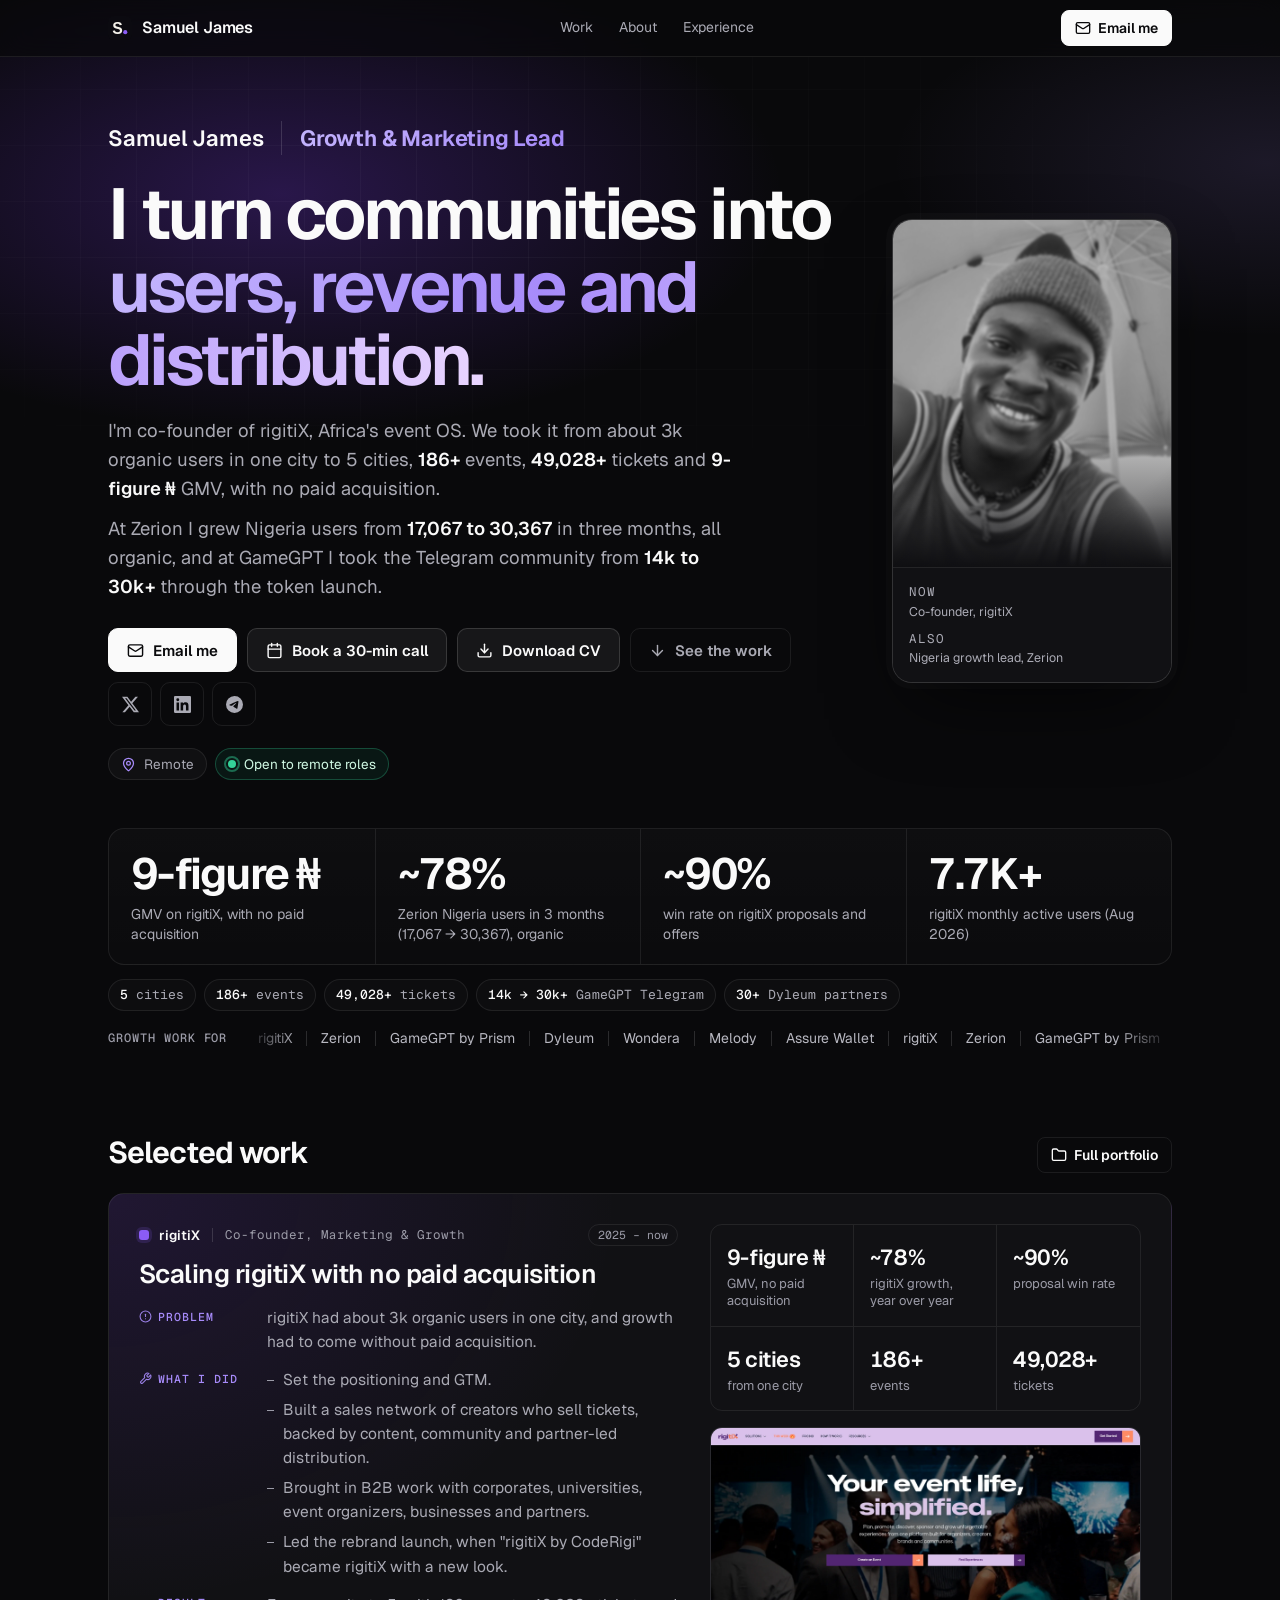
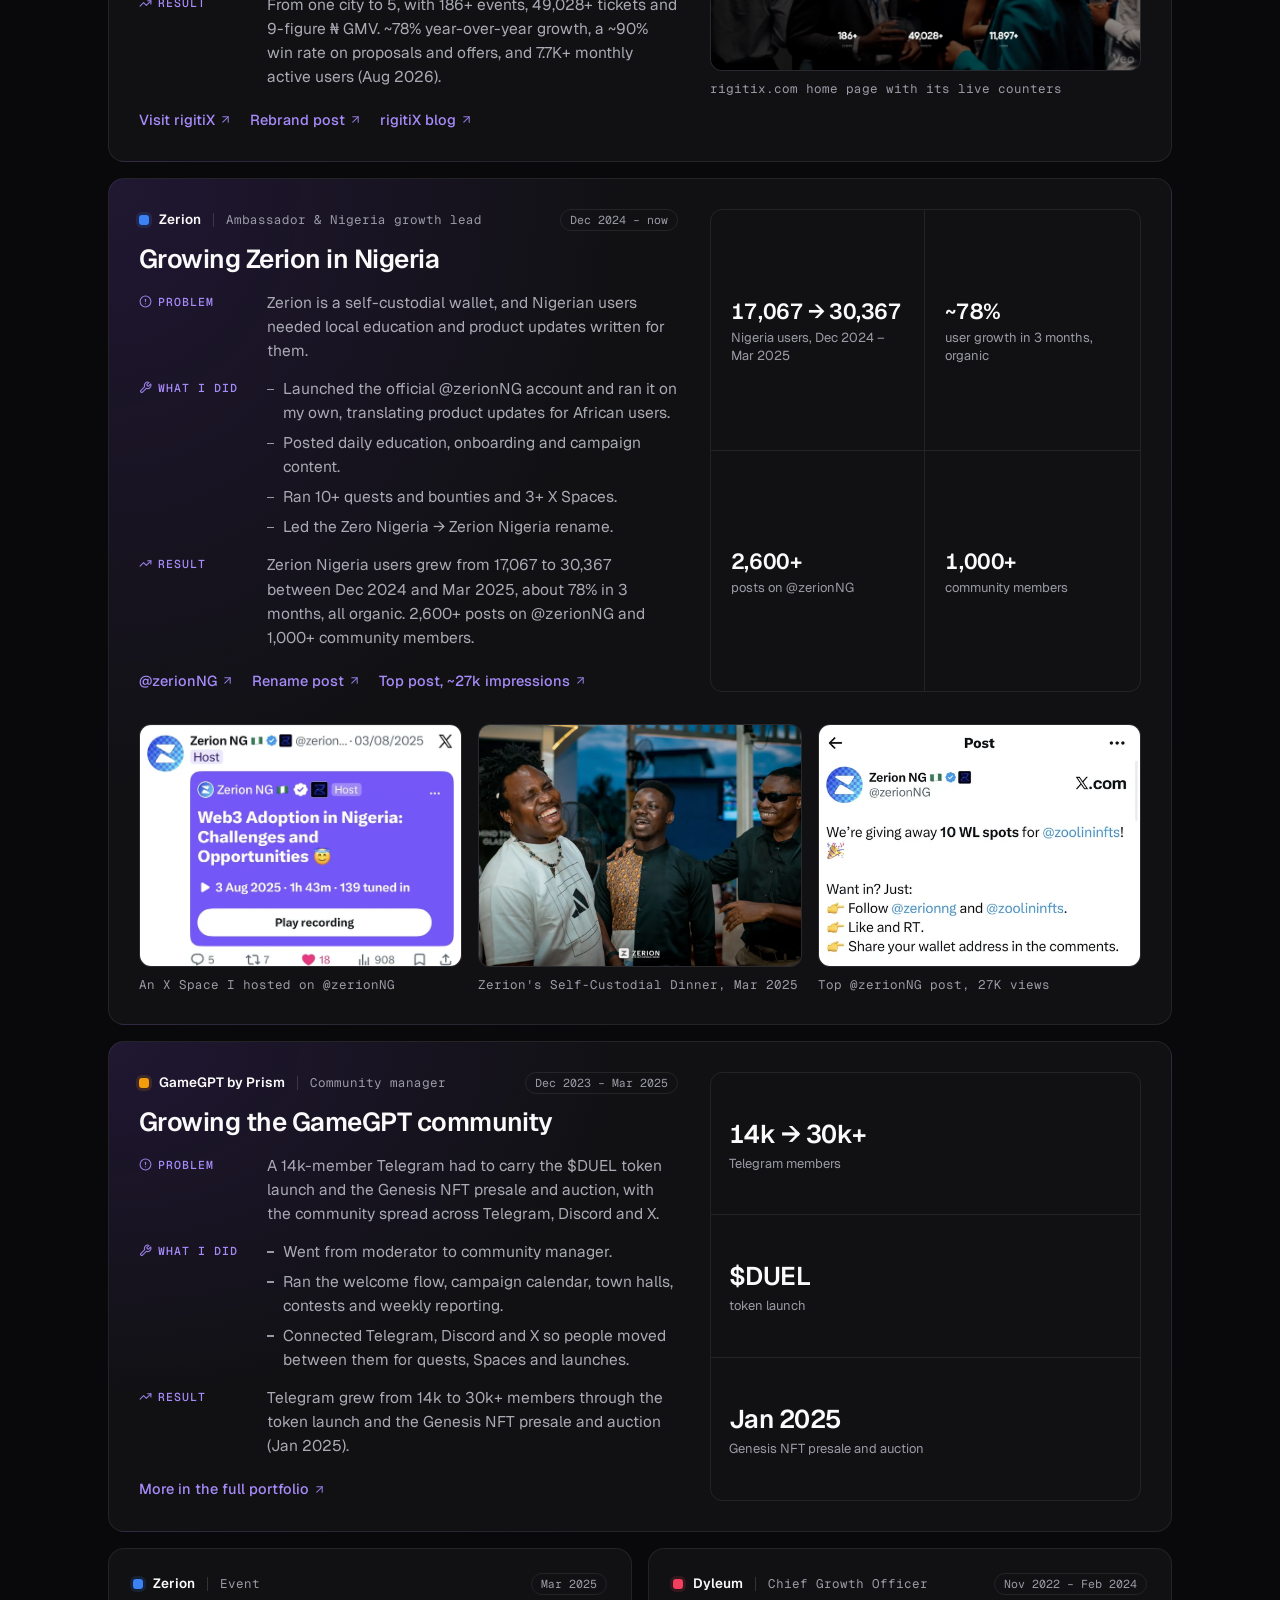
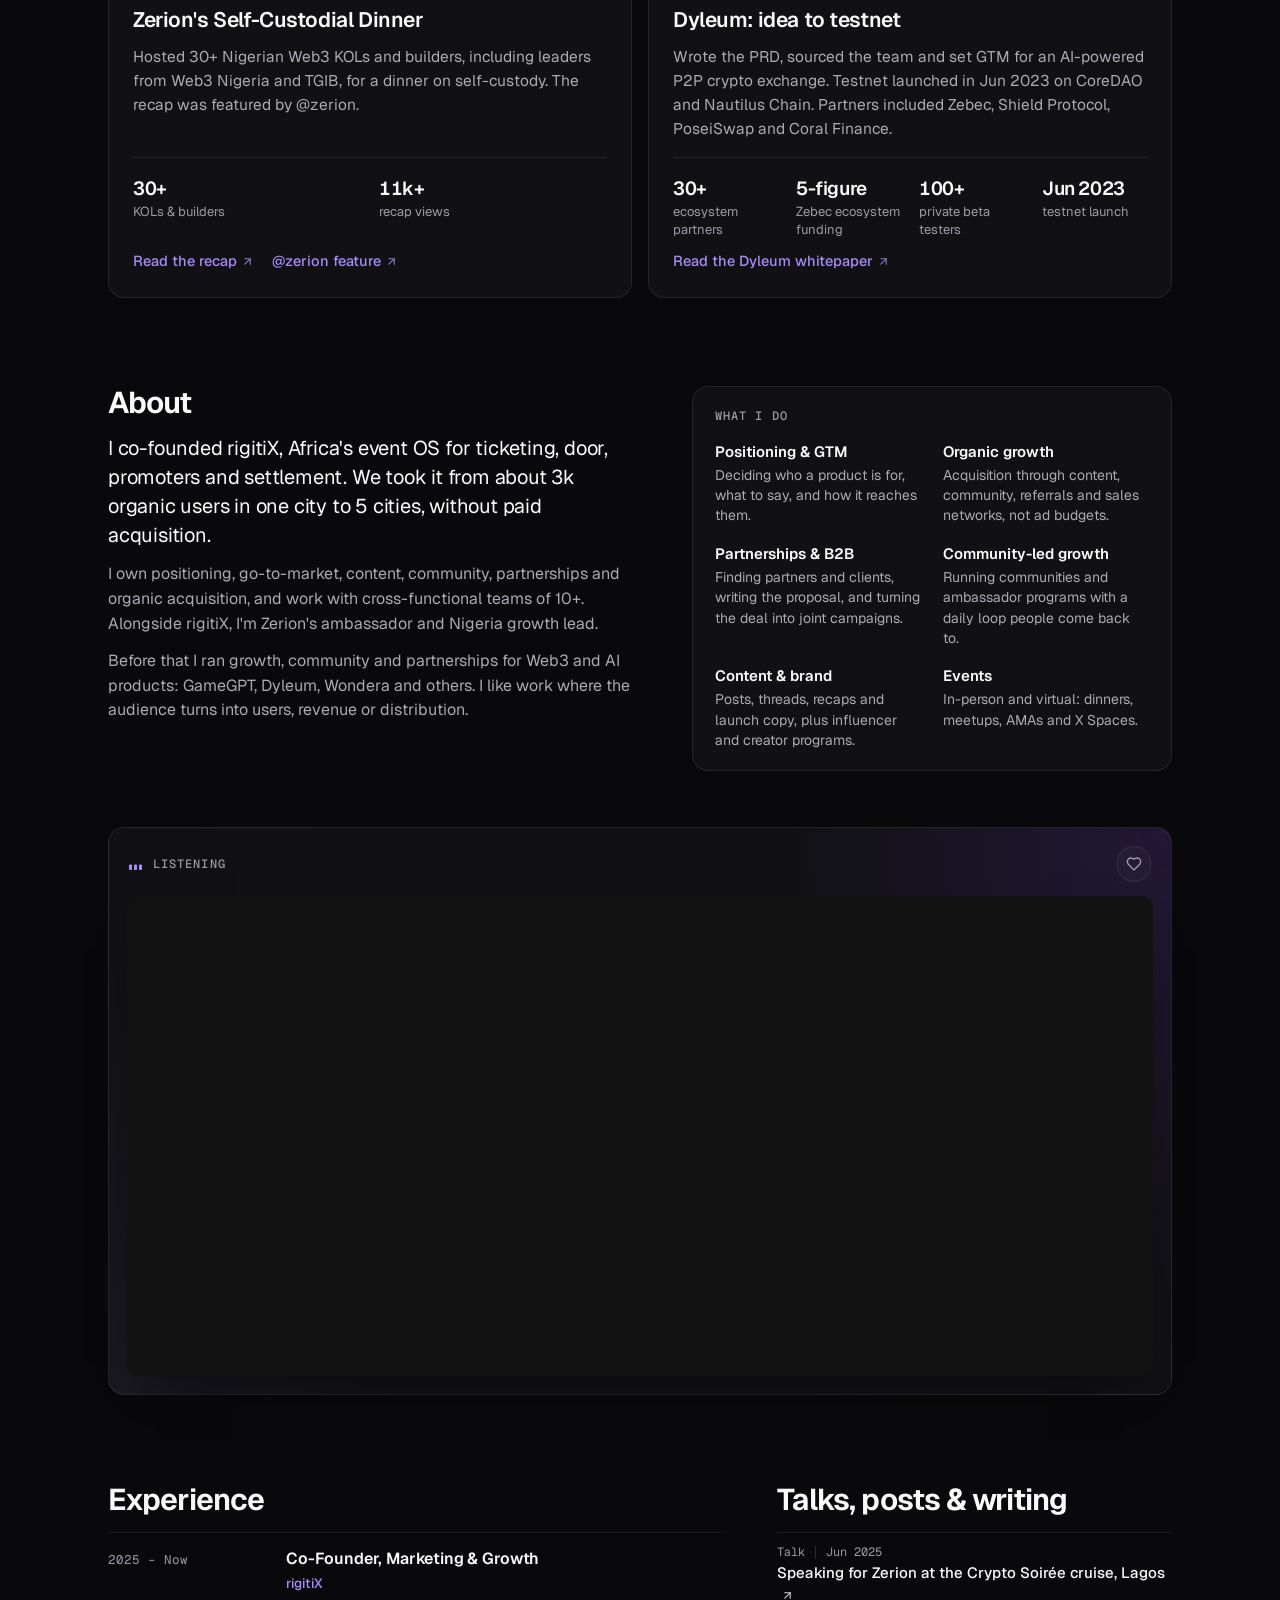
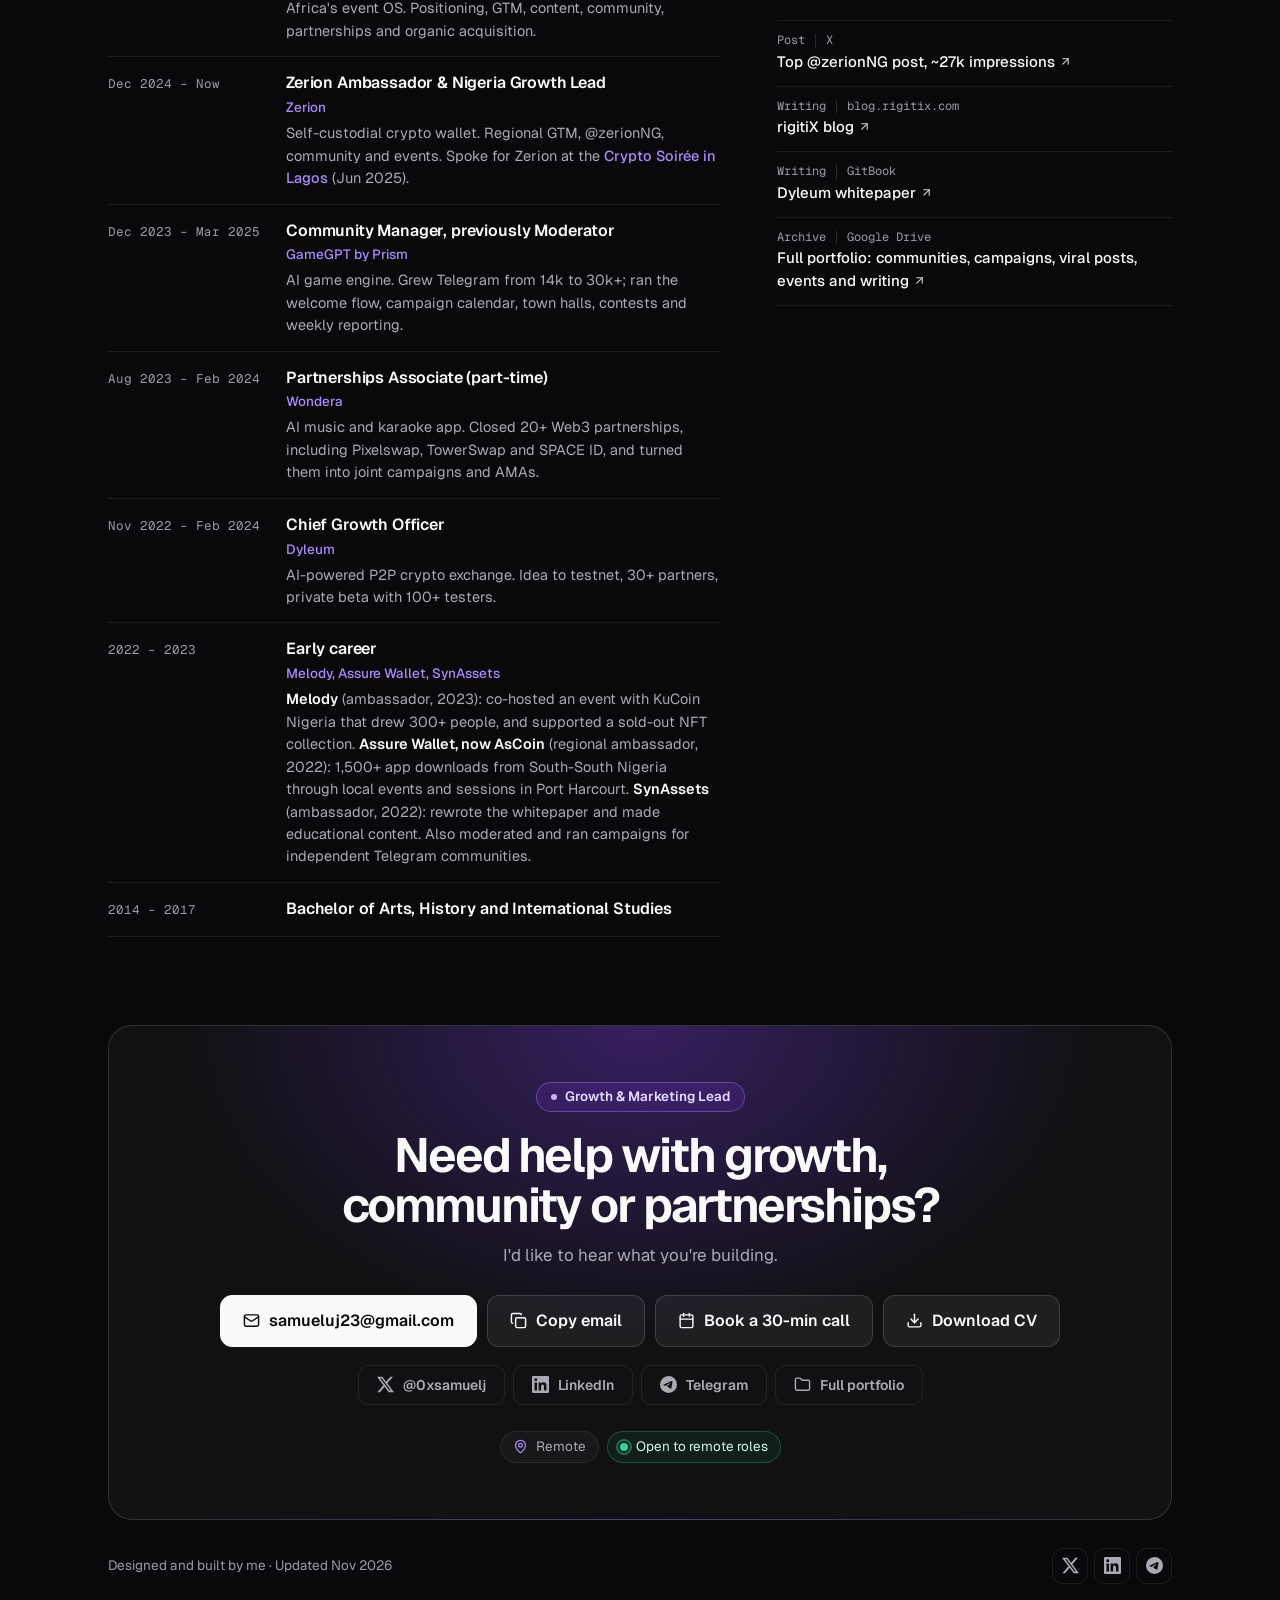
==== commit c13df077: "Replace the footer copyright with “Designed and built by me”. The longer line stays on one row next " ====
--- a/index.html
+++ b/index.html
@@ -341,7 +341,7 @@
 </main>
 
 <footer class="foot wrap">
-  <span>© 2026 Samuel James · Updated Nov 2026</span>
+  <span class="foot-note">Designed and built by me<span class="foot-dot" aria-hidden="true"> · </span><span class="foot-updated">Updated Nov 2026</span></span>
   <div class="foot-social">
     <a class="btn btn-icon" href="https://x.com/0xsamuelj" target="_blank" rel="noopener" aria-label="X (@0xsamuelj)" data-goatcounter-click="x-profile" data-goatcounter-title="X profile"><svg class="ic" aria-hidden="true" focusable="false"><use href="#i-x"/></svg></a>
           <a class="btn btn-icon" href="https://linkedin.com/in/0xsamj" target="_blank" rel="noopener" aria-label="LinkedIn" data-goatcounter-click="linkedin" data-goatcounter-title="LinkedIn"><svg class="ic" aria-hidden="true" focusable="false"><use href="#i-linkedin"/></svg></a>
--- a/style.css
+++ b/style.css
@@ -565,11 +565,18 @@
   .listening-like{min-height:40px;padding:6px 12px}
 }
 
-/* Footer on phones: icons on their own row, the line stays on one line */
+/* Footer on phones: icons on their own row. The credit stays on one line
+   when it fits; on very narrow screens the date drops under it, no mid-line wrap. */
+.foot-note{margin:0}
+.foot-dot{white-space:pre}
 @media (max-width:720px){
   .foot{flex-direction:column-reverse;align-items:flex-start;gap:14px;padding-bottom:calc(28px + env(safe-area-inset-bottom,0px))}
-  .foot>span{font-size:13px;white-space:nowrap}
+  .foot-note{font-size:13px;max-width:100%;display:flex;flex-wrap:wrap;align-items:baseline;column-gap:0;row-gap:2px}
   .foot-social{gap:8px}
+}
+@media (max-width:360px){
+  .foot-dot{display:none}
+  .foot-note{flex-direction:column;align-items:flex-start;gap:2px}
 }
 
 /* Anchors under the sticky nav */
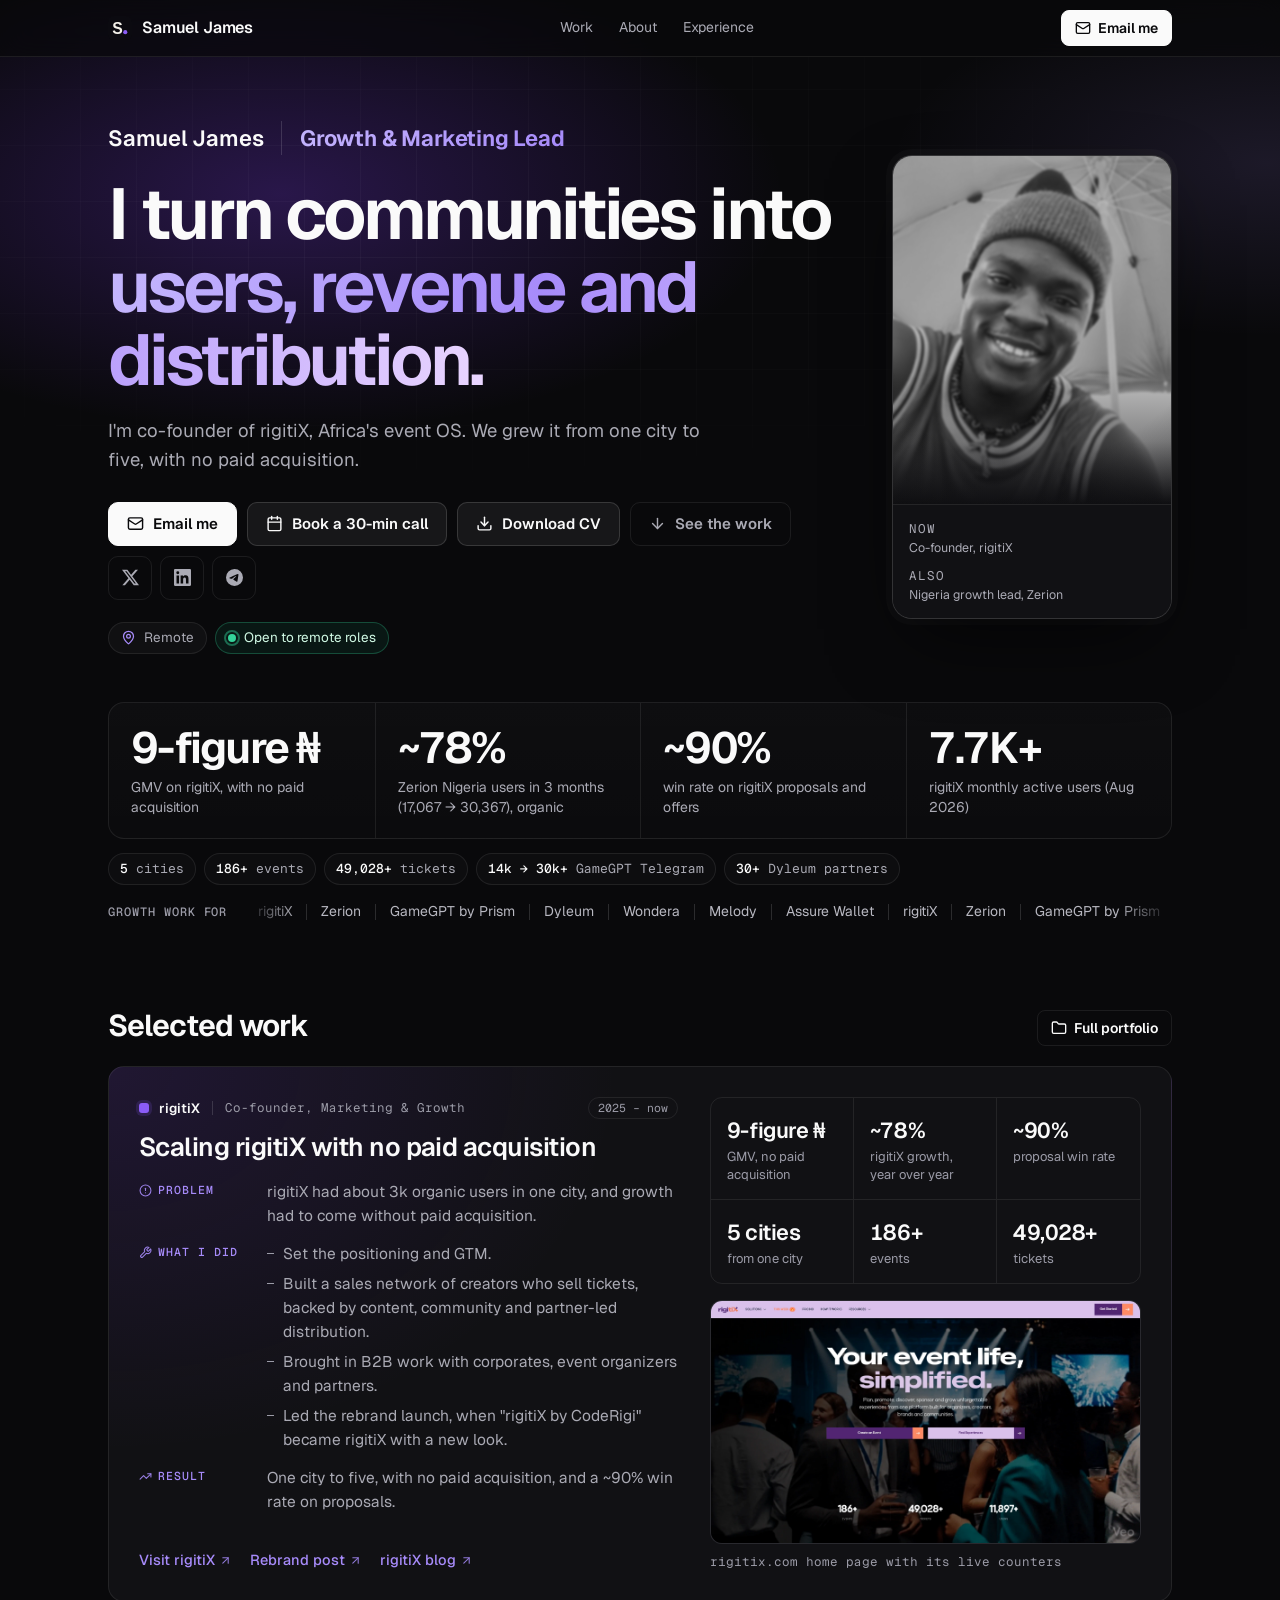
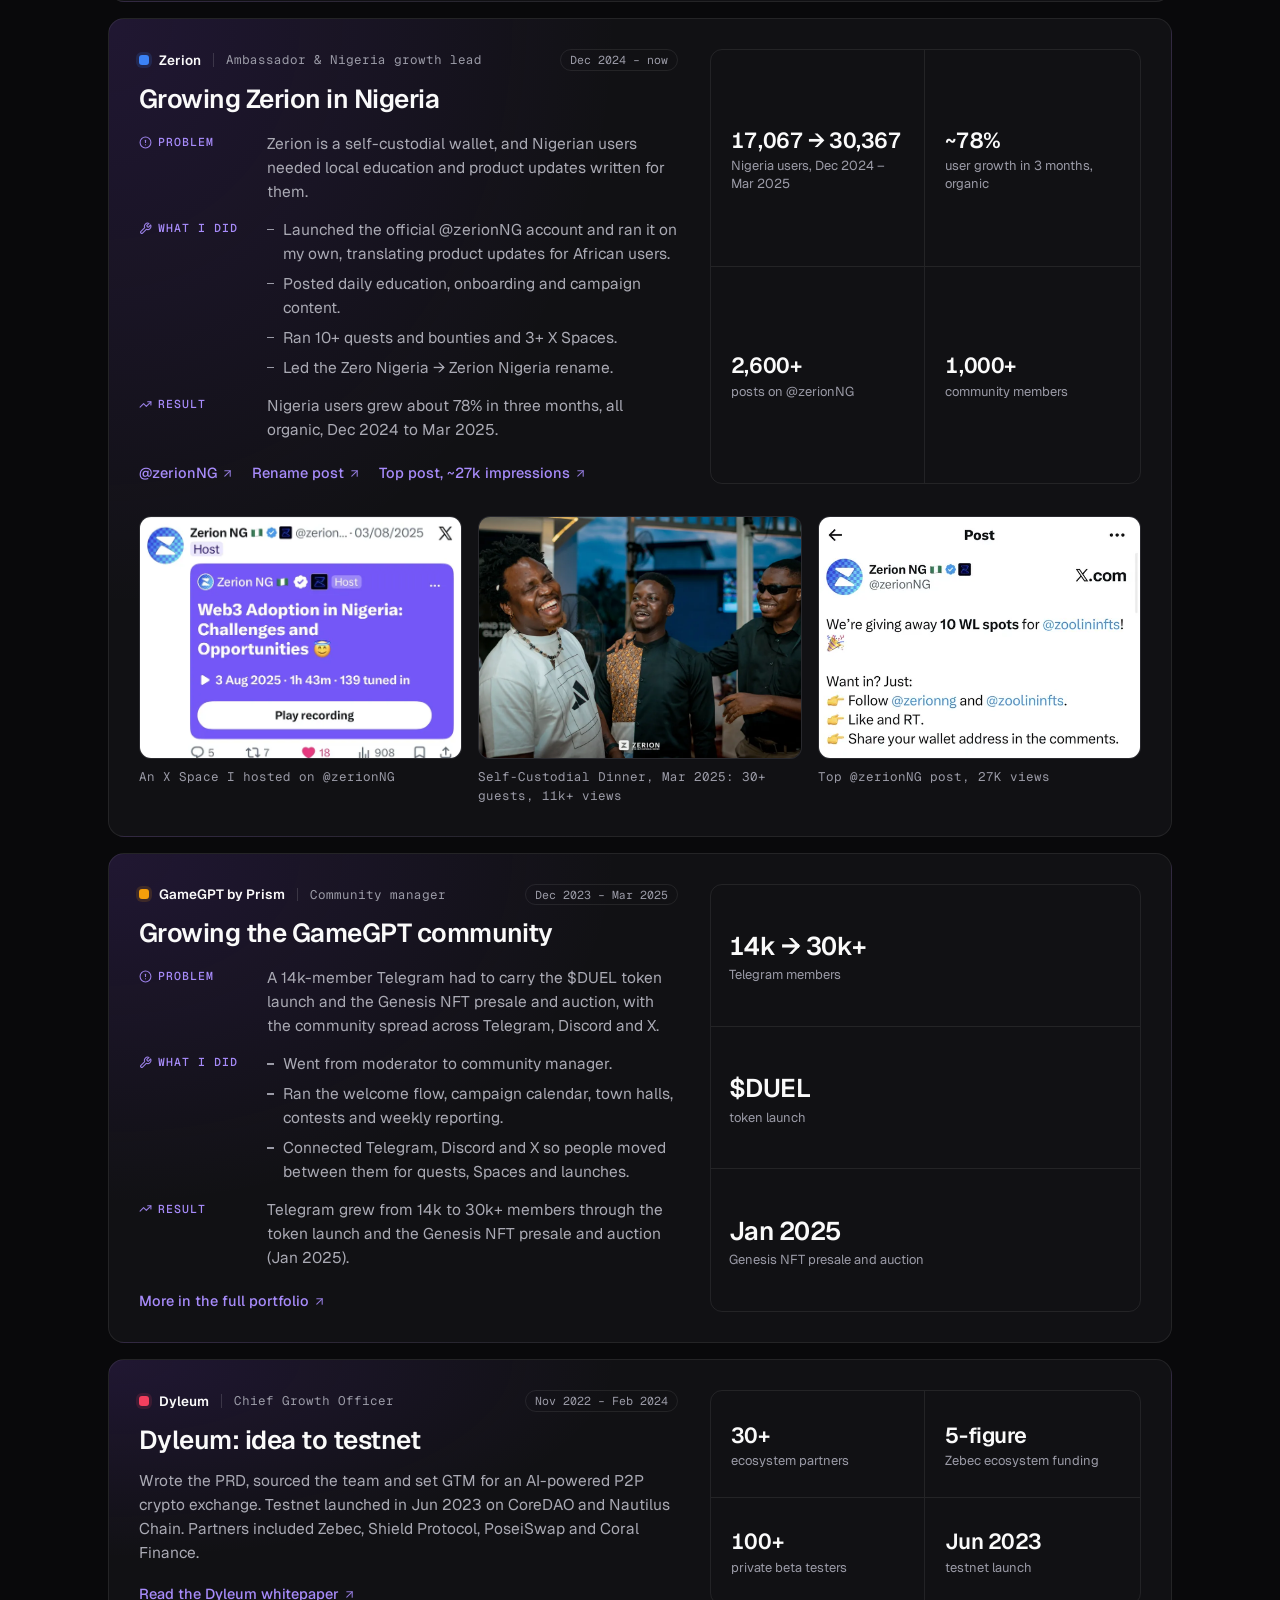
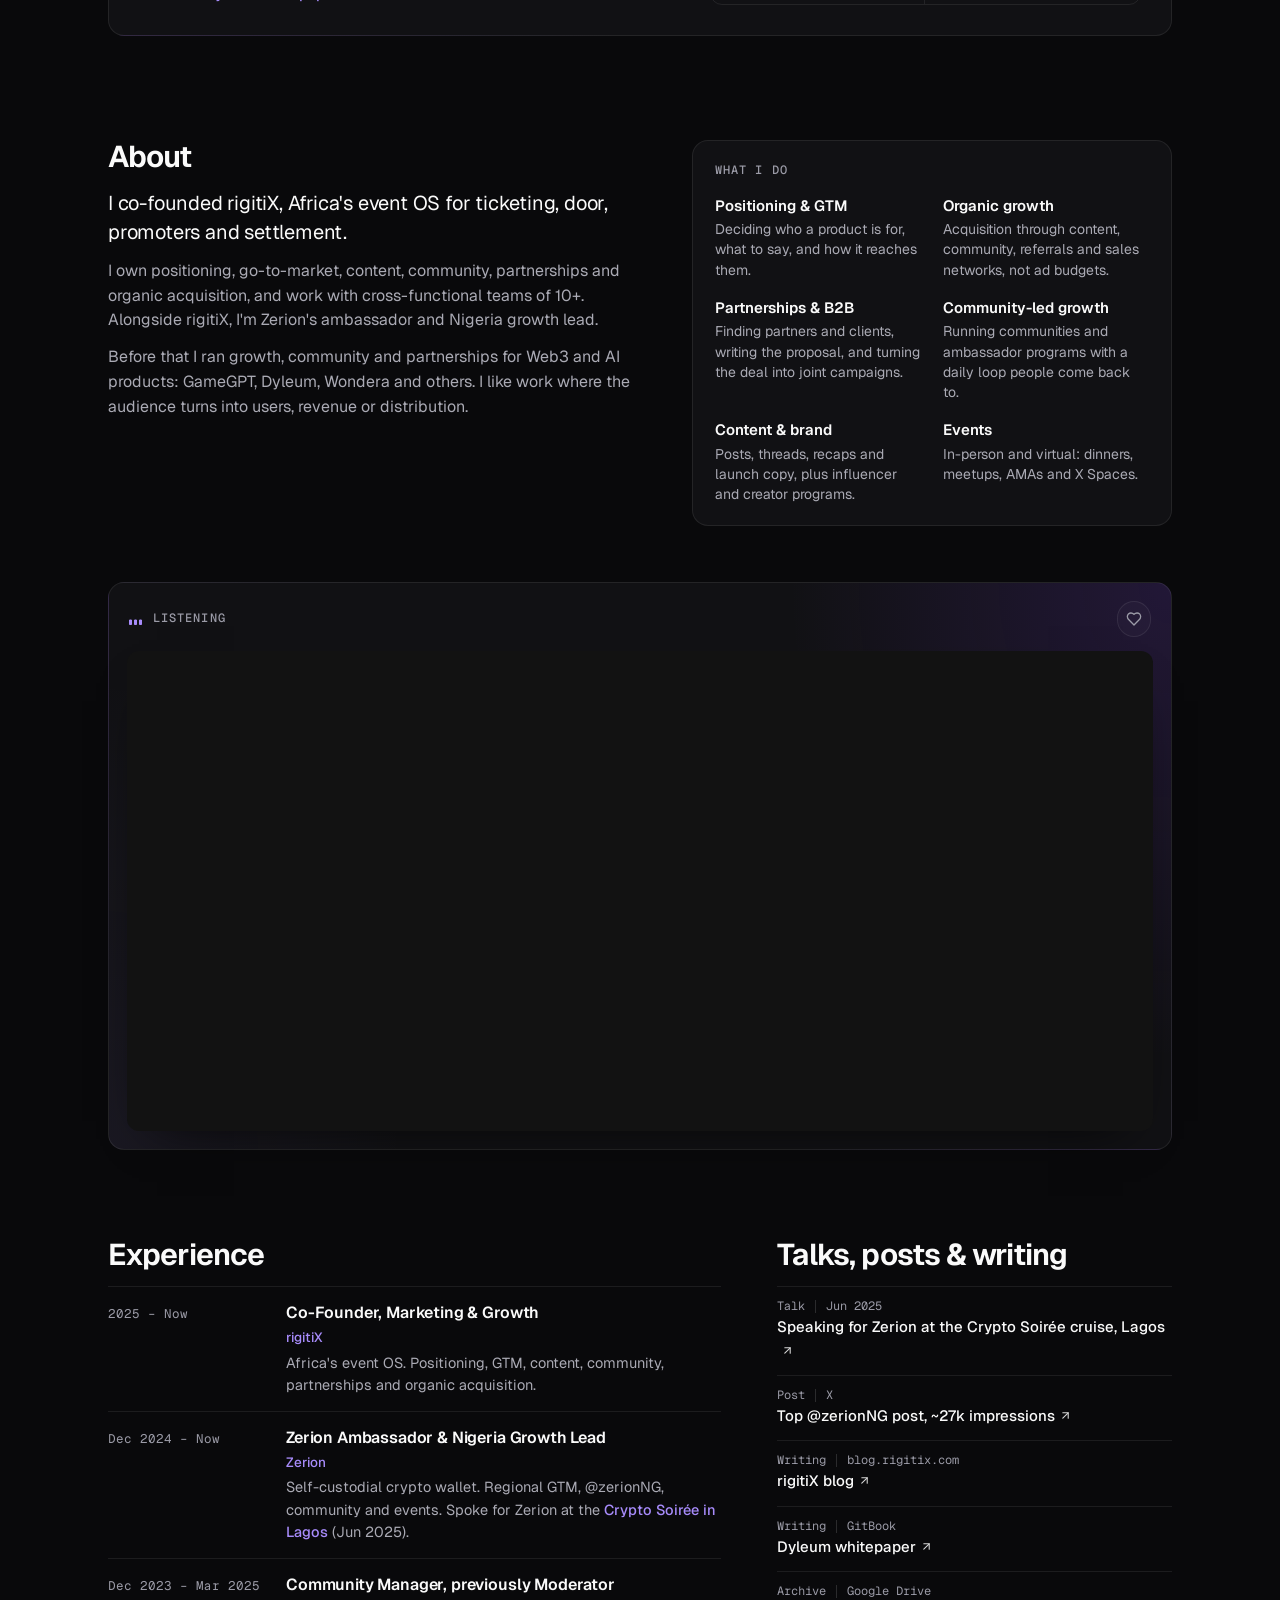
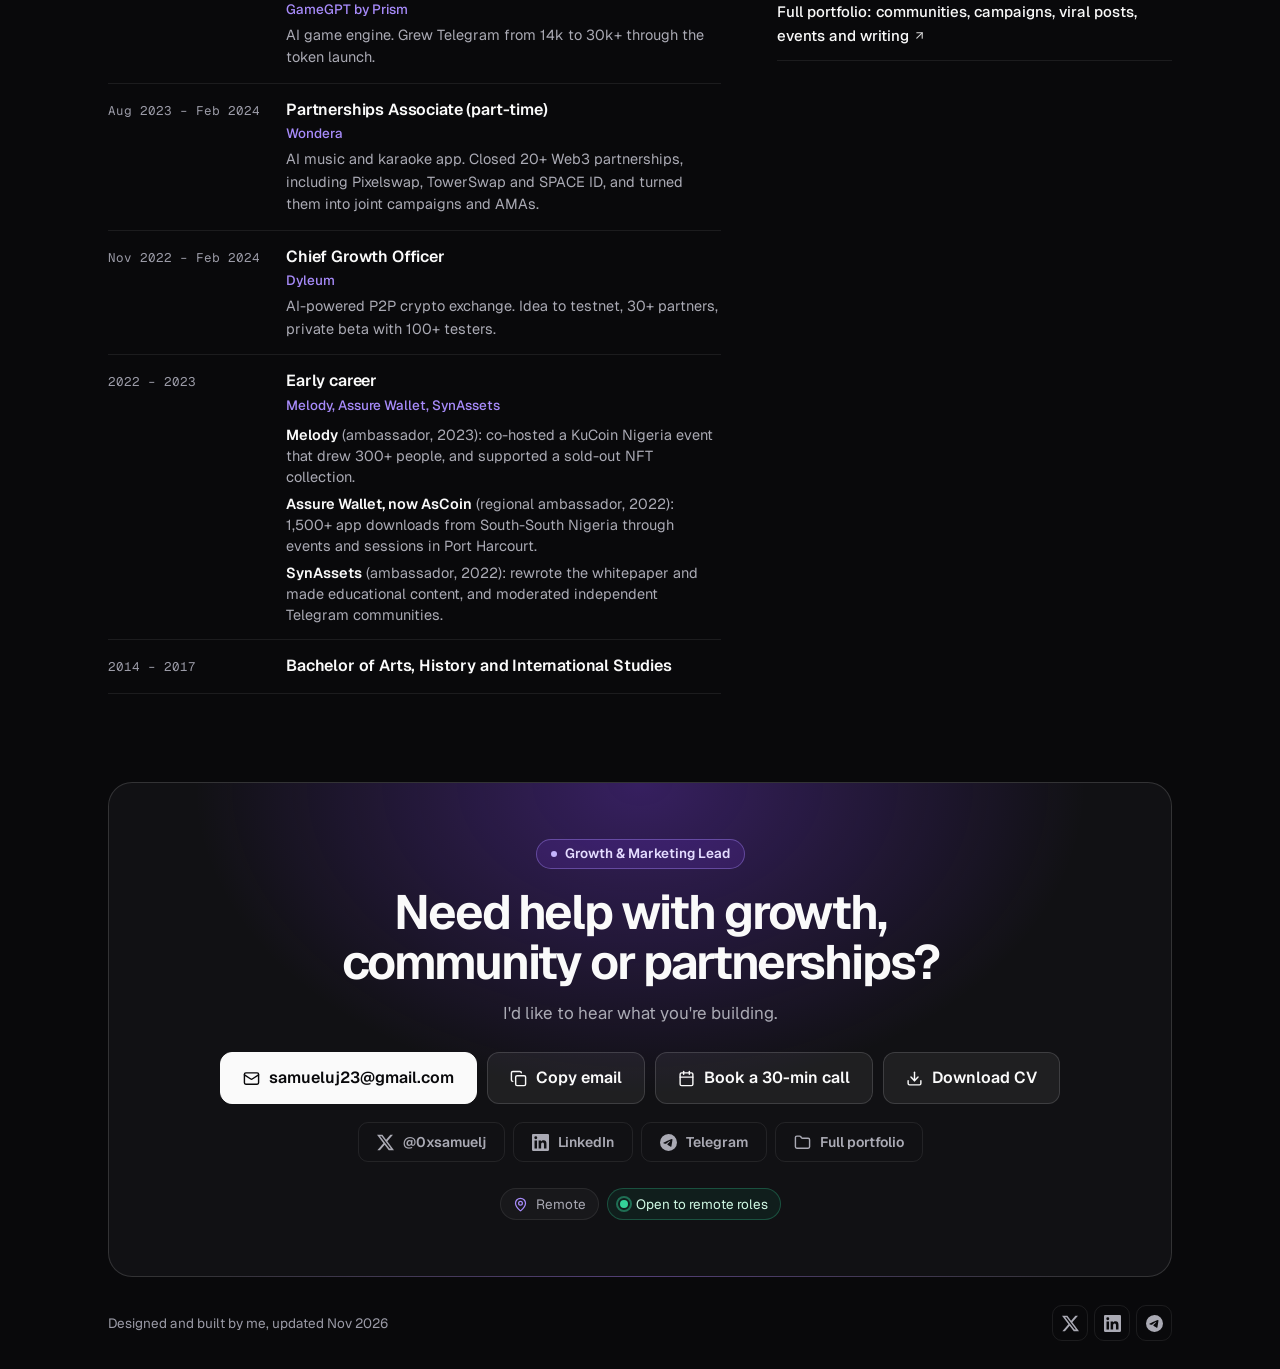
==== commit 6bfaa691: "Tighten repeated copy, drop the standalone dinner card, and fix the footer dot and naira glyph." ====
--- a/index.html
+++ b/index.html
@@ -78,8 +78,7 @@
         </div>
       </div>
       <h1>I turn communities into <span class="hl">users, revenue and distribution.</span></h1>
-      <p class="lede">I'm co-founder of rigitiX, Africa's event OS. We took it from about 3k organic users in one city to 5 cities, <strong>186+</strong> events, <strong>49,028+</strong> tickets and <strong>9-figure ₦</strong> GMV, with no paid acquisition.</p>
-      <p class="lede">At Zerion I grew Nigeria users from <strong>17,067 to 30,367</strong> in three months, all organic, and at GameGPT I took the Telegram community from <strong>14k to 30k+</strong> through the token launch.</p>
+      <p class="lede">I'm co-founder of rigitiX, Africa's event OS. We grew it from one city to five, with no paid acquisition.</p>
       <div class="cta">
         <a href="mailto:samueluj23@gmail.com" class="btn btn-primary" data-goatcounter-click="email-link" data-goatcounter-title="Email me"><svg class="ic" aria-hidden="true" focusable="false"><use href="#i-mail"/></svg><span>Email me</span></a>
         <a href="https://calendar.google.com/calendar/appointments/schedules/AcZssZ3tzp29aX2uDe4lPZaIpHY0dWYylM95HyUyIu0DADQUvQBkM0Bsm6MQ3HSSCu0JuOGYfNp--xUt?gv=true" class="btn btn-secondary" target="_blank" rel="noopener" data-goatcounter-click="book-call" data-goatcounter-title="Book a 30-min call"><svg class="ic" aria-hidden="true" focusable="false"><use href="#i-cal"/></svg><span>Book a 30-min call</span></a>
@@ -136,10 +135,10 @@
           <div><dt><svg class="ic ic-dt" aria-hidden="true" focusable="false"><use href="#i-wrench"/></svg>What I did</dt><dd><ul>
             <li>Set the positioning and GTM.</li>
             <li>Built a sales network of creators who sell tickets, backed by content, community and partner-led distribution.</li>
-            <li>Brought in B2B work with corporates, universities, event organizers, businesses and partners.</li>
+            <li>Brought in B2B work with corporates, event organizers and partners.</li>
             <li>Led the rebrand launch, when "rigitiX by CodeRigi" became rigitiX with a new look.</li>
           </ul></dd></div>
-          <div><dt><svg class="ic ic-dt" aria-hidden="true" focusable="false"><use href="#i-trend"/></svg>Result</dt><dd>From one city to 5, with 186+ events, 49,028+ tickets and 9-figure ₦ GMV. ~78% year-over-year growth, a ~90% win rate on proposals and offers, and 7.7K+ monthly active users (Aug 2026).</dd></div>
+          <div><dt><svg class="ic ic-dt" aria-hidden="true" focusable="false"><use href="#i-trend"/></svg>Result</dt><dd>One city to five, with no paid acquisition, and a ~90% win rate on proposals.</dd></div>
         </dl>
         <div class="links"><a href="https://rigitix.com" target="_blank" rel="noopener" data-goatcounter-click="out-rigitix" data-goatcounter-title="Visit rigitiX">Visit rigitiX<svg class="ic ic-xs" aria-hidden="true" focusable="false"><use href="#i-ext"/></svg></a><a href="https://x.com/rigitix/status/2015772869599334553" target="_blank" rel="noopener" data-goatcounter-click="out-rigitix-rebrand" data-goatcounter-title="rigitiX rebrand post">Rebrand post<svg class="ic ic-xs" aria-hidden="true" focusable="false"><use href="#i-ext"/></svg></a><a href="https://blog.rigitix.com" target="_blank" rel="noopener" data-goatcounter-click="out-rigitix-blog" data-goatcounter-title="rigitiX blog">rigitiX blog<svg class="ic ic-xs" aria-hidden="true" focusable="false"><use href="#i-ext"/></svg></a></div>
       </div>
@@ -173,7 +172,7 @@
             <li>Ran 10+ quests and bounties and 3+ X Spaces.</li>
             <li>Led the Zero Nigeria → Zerion Nigeria rename.</li>
           </ul></dd></div>
-          <div><dt><svg class="ic ic-dt" aria-hidden="true" focusable="false"><use href="#i-trend"/></svg>Result</dt><dd>Zerion Nigeria users grew from 17,067 to 30,367 between Dec 2024 and Mar 2025, about 78% in 3 months, all organic. 2,600+ posts on @zerionNG and 1,000+ community members.</dd></div>
+          <div><dt><svg class="ic ic-dt" aria-hidden="true" focusable="false"><use href="#i-trend"/></svg>Result</dt><dd>Nigeria users grew about 78% in three months, all organic, Dec 2024 to Mar 2025.</dd></div>
         </dl>
         <div class="links"><a href="https://x.com/zerionNG" target="_blank" rel="noopener" data-goatcounter-click="out-zerionng" data-goatcounter-title="@zerionNG">@zerionNG<svg class="ic ic-xs" aria-hidden="true" focusable="false"><use href="#i-ext"/></svg></a><a href="https://x.com/zerionNG/status/1889740948655186103" target="_blank" rel="noopener" data-goatcounter-click="out-zerion-rename" data-goatcounter-title="Zerion rename post">Rename post<svg class="ic ic-xs" aria-hidden="true" focusable="false"><use href="#i-ext"/></svg></a><a href="https://x.com/zerionng/status/1912814443076944144" target="_blank" rel="noopener" data-goatcounter-click="out-zerion-top-post" data-goatcounter-title="Zerion top post">Top post, ~27k impressions<svg class="ic ic-xs" aria-hidden="true" focusable="false"><use href="#i-ext"/></svg></a></div>
       </div>
@@ -194,7 +193,7 @@
           <a class="shot-link" href="https://x.com/zerionNG/status/1905589193012593073" target="_blank" rel="noopener" data-goatcounter-click="out-zerion-dinner-recap" data-goatcounter-title="Zerion dinner recap">
             <img src="assets/work/zerion-dinner.webp" alt="Guests laughing together at Zerion's Self-Custodial Dinner in March 2025, from the @zerionNG recap post" width="960" height="720" loading="lazy" decoding="async">
           </a>
-          <figcaption>Zerion's Self-Custodial Dinner, Mar 2025</figcaption>
+          <figcaption>Self-Custodial Dinner, Mar 2025: 30+ guests, 11k+ views</figcaption>
         </figure>
         <figure class="shot">
           <a class="shot-link" href="https://x.com/zerionng/status/1912814443076944144" target="_blank" rel="noopener" data-goatcounter-click="out-zerion-top-post" data-goatcounter-title="Zerion top post">
@@ -229,36 +228,28 @@
       </div>
     </article>
 
-    <div class="cases">
-      <article class="case reveal">
-        <p class="meta"><span class="sw sw2" aria-hidden="true"></span><span class="m-co">Zerion</span><span class="m-role">Event</span><span class="m-date">Mar 2025</span></p>
-        <h3>Zerion's Self-Custodial Dinner</h3>
-        <p>Hosted 30+ Nigerian Web3 KOLs and builders, including leaders from Web3 Nigeria and TGIB, for a dinner on self-custody. The recap was featured by @zerion.</p>
-        <ul class="stats">
-          <li><b>30+</b><span>KOLs &amp; builders</span></li>
-          <li><b>11k+</b><span>recap views</span></li>
-        </ul>
-        <div class="links"><a href="https://x.com/zerionNG/status/1905589193012593073" target="_blank" rel="noopener" data-goatcounter-click="out-zerion-dinner-recap" data-goatcounter-title="Zerion dinner recap">Read the recap<svg class="ic ic-xs" aria-hidden="true" focusable="false"><use href="#i-ext"/></svg></a><a href="https://x.com/zerion/status/1905649473793261583" target="_blank" rel="noopener" data-goatcounter-click="out-zerion-feature" data-goatcounter-title="@zerion feature">@zerion feature<svg class="ic ic-xs" aria-hidden="true" focusable="false"><use href="#i-ext"/></svg></a></div>
-      </article>
-      <article class="case reveal">
+    <article class="case case-feature reveal" id="dyleum">
+      <div class="case-main">
         <p class="meta"><span class="sw sw5" aria-hidden="true"></span><span class="m-co">Dyleum</span><span class="m-role">Chief Growth Officer</span><span class="m-date">Nov 2022 – Feb 2024</span></p>
         <h3>Dyleum: idea to testnet</h3>
         <p>Wrote the PRD, sourced the team and set GTM for an AI-powered P2P crypto exchange. Testnet launched in Jun 2023 on CoreDAO and Nautilus Chain. Partners included Zebec, Shield Protocol, PoseiSwap and Coral Finance.</p>
-        <ul class="stats stats-4">
+        <div class="links"><a href="https://dyleum.gitbook.io/whitepaper" target="_blank" rel="noopener" data-goatcounter-click="out-dyleum-whitepaper" data-goatcounter-title="Dyleum whitepaper">Read the Dyleum whitepaper<svg class="ic ic-xs" aria-hidden="true" focusable="false"><use href="#i-ext"/></svg></a></div>
+      </div>
+      <div class="case-side">
+        <ul class="stats">
           <li><b>30+</b><span>ecosystem partners</span></li>
           <li><b>5-figure</b><span>Zebec ecosystem funding</span></li>
           <li><b>100+</b><span>private beta testers</span></li>
           <li><b>Jun 2023</b><span>testnet launch</span></li>
         </ul>
-        <div class="links"><a href="https://dyleum.gitbook.io/whitepaper" target="_blank" rel="noopener" data-goatcounter-click="out-dyleum-whitepaper" data-goatcounter-title="Dyleum whitepaper">Read the Dyleum whitepaper<svg class="ic ic-xs" aria-hidden="true" focusable="false"><use href="#i-ext"/></svg></a></div>
-      </article>
-    </div>
+      </div>
+    </article>
   </section>
 
   <section id="about" class="about wrap">
     <div class="about-copy">
       <h2>About</h2>
-      <p class="big">I co-founded rigitiX, Africa's event OS for ticketing, door, promoters and settlement. We took it from about 3k organic users in one city to 5 cities, without paid acquisition.</p>
+      <p class="big">I co-founded rigitiX, Africa's event OS for ticketing, door, promoters and settlement.</p>
       <p>I own positioning, go-to-market, content, community, partnerships and organic acquisition, and work with cross-functional teams of 10+. Alongside rigitiX, I'm Zerion's ambassador and Nigeria growth lead.</p>
       <p>Before that I ran growth, community and partnerships for Web3 and AI products: GameGPT, Dyleum, Wondera and others. I like work where the audience turns into users, revenue or distribution.</p>
     </div>
@@ -291,10 +282,16 @@
       <ol class="timeline">
         <li><span class="when">2025 – Now</span><div><h3>Co-Founder, Marketing &amp; Growth</h3><p class="t-co">rigitiX</p><p>Africa's event OS. Positioning, GTM, content, community, partnerships and organic acquisition.</p></div></li>
         <li><span class="when">Dec 2024 – Now</span><div><h3>Zerion Ambassador &amp; Nigeria Growth Lead</h3><p class="t-co">Zerion</p><p>Self-custodial crypto wallet. Regional GTM, @zerionNG, community and events. Spoke for Zerion at the <a href="https://x.com/Darrator/status/1938235339056857150" target="_blank" rel="noopener" data-goatcounter-click="out-crypto-soiree" data-goatcounter-title="Crypto Soirée talk">Crypto Soirée in Lagos</a> (Jun 2025).</p></div></li>
-        <li><span class="when">Dec 2023 – Mar 2025</span><div><h3>Community Manager, previously Moderator</h3><p class="t-co">GameGPT by Prism</p><p>AI game engine. Grew Telegram from 14k to 30k+; ran the welcome flow, campaign calendar, town halls, contests and weekly reporting.</p></div></li>
+        <li><span class="when">Dec 2023 – Mar 2025</span><div><h3>Community Manager, previously Moderator</h3><p class="t-co">GameGPT by Prism</p><p>AI game engine. Grew Telegram from 14k to 30k+ through the token launch.</p></div></li>
         <li><span class="when">Aug 2023 – Feb 2024</span><div><h3>Partnerships Associate (part-time)</h3><p class="t-co">Wondera</p><p>AI music and karaoke app. Closed 20+ Web3 partnerships, including Pixelswap, TowerSwap and SPACE ID, and turned them into joint campaigns and AMAs.</p></div></li>
         <li><span class="when">Nov 2022 – Feb 2024</span><div><h3>Chief Growth Officer</h3><p class="t-co">Dyleum</p><p>AI-powered P2P crypto exchange. Idea to testnet, 30+ partners, private beta with 100+ testers.</p></div></li>
-        <li><span class="when">2022 – 2023</span><div><h3>Early career</h3><p class="t-co">Melody, Assure Wallet, SynAssets</p><p><b>Melody</b> (ambassador, 2023): co-hosted an event with KuCoin Nigeria that drew 300+ people, and supported a sold-out NFT collection. <b>Assure Wallet, now AsCoin</b> (regional ambassador, 2022): 1,500+ app downloads from South-South Nigeria through local events and sessions in Port Harcourt. <b>SynAssets</b> (ambassador, 2022): rewrote the whitepaper and made educational content. Also moderated and ran campaigns for independent Telegram communities.</p></div></li>
+        <li><span class="when">2022 – 2023</span><div><h3>Early career</h3><p class="t-co">Melody, Assure Wallet, SynAssets</p>
+          <ul class="early">
+            <li><b>Melody</b> (ambassador, 2023): co-hosted a KuCoin Nigeria event that drew 300+ people, and supported a sold-out NFT collection.</li>
+            <li><b>Assure Wallet, now AsCoin</b> (regional ambassador, 2022): 1,500+ app downloads from South-South Nigeria through events and sessions in Port Harcourt.</li>
+            <li><b>SynAssets</b> (ambassador, 2022): rewrote the whitepaper and made educational content, and moderated independent Telegram communities.</li>
+          </ul>
+        </div></li>
         <li><span class="when">2014 – 2017</span><div><h3>Bachelor of Arts, History and International Studies</h3></div></li>
       </ol>
     </div>
@@ -341,7 +338,7 @@
 </main>
 
 <footer class="foot wrap">
-  <span class="foot-note">Designed and built by me<span class="foot-dot" aria-hidden="true"> · </span><span class="foot-updated">Updated Nov 2026</span></span>
+  <span class="foot-note">Designed and built by me, <span class="foot-updated">updated Nov 2026</span></span>
   <div class="foot-social">
     <a class="btn btn-icon" href="https://x.com/0xsamuelj" target="_blank" rel="noopener" aria-label="X (@0xsamuelj)" data-goatcounter-click="x-profile" data-goatcounter-title="X profile"><svg class="ic" aria-hidden="true" focusable="false"><use href="#i-x"/></svg></a>
           <a class="btn btn-icon" href="https://linkedin.com/in/0xsamj" target="_blank" rel="noopener" aria-label="LinkedIn" data-goatcounter-click="linkedin" data-goatcounter-title="LinkedIn"><svg class="ic" aria-hidden="true" focusable="false"><use href="#i-linkedin"/></svg></a>
--- a/style.css
+++ b/style.css
@@ -1,14 +1,15 @@
-/* Geist has no naira sign (U+20A6). This 1 KB face holds only that glyph (Noto Sans subset, SIL OFL, see assets/fonts/OFL.txt). */
-@font-face{font-family:"Naira Sign";src:url("assets/fonts/naira-sign.woff2") format("woff2");font-weight:400 800;font-display:swap;unicode-range:U+20A6}
+/* Geist has no naira sign (U+20A6). This 1 KB variable face holds only that glyph (Noto Sans subset, SIL OFL, see assets/fonts/OFL.txt). It comes first in --sans, with a tight unicode-range, so ₦ never falls through to Geist's missing glyph. */
+@font-face{font-family:"Naira Sign";src:url("assets/fonts/naira-sign.woff2") format("woff2-variations"),url("assets/fonts/naira-sign.woff2") format("woff2");font-weight:400 800;font-style:normal;font-display:block;unicode-range:U+20A6}
 :root{
   --bg:#09090b;--surface:#111114;--surface2:#17171c;--line:rgba(255,255,255,.08);--line2:rgba(255,255,255,.14);
   --text:#fafafa;--muted:#aaaab4;--faint:#9b9ba7;--accent:#a78bfa;--brand:#7c3aed;
+  --sans:"Naira Sign",Geist,system-ui,-apple-system,Segoe UI,Roboto,sans-serif;
   --mono:"Geist Mono",ui-monospace,SFMono-Regular,Menlo,monospace;
   --radius:16px;
 }
 *{box-sizing:border-box;margin:0;padding:0}
 html{scroll-behavior:smooth;scroll-padding-top:72px;-webkit-text-size-adjust:100%;text-size-adjust:100%}
-body{font-family:Geist,"Naira Sign",system-ui,-apple-system,Segoe UI,Roboto,sans-serif;background:var(--bg);color:var(--text);line-height:1.55;-webkit-font-smoothing:antialiased;font-feature-settings:"ss01"}
+body{font-family:var(--sans);background:var(--bg);color:var(--text);line-height:1.55;-webkit-font-smoothing:antialiased;font-feature-settings:"ss01"}
 a{color:inherit}
 img{max-width:100%;display:block}
 button{font:inherit;cursor:pointer}
@@ -137,11 +138,14 @@
 .exp{display:grid;grid-template-columns:1.55fr 1fr;gap:56px;align-items:start}
 .exp h2{margin-bottom:14px}
 .timeline{list-style:none;border-top:1px solid var(--line)}
-.timeline li{display:grid;grid-template-columns:136px 1fr;gap:18px;padding:14px 0;border-bottom:1px solid var(--line)}
+.timeline>li{display:grid;grid-template-columns:136px 1fr;gap:18px;padding:14px 0;border-bottom:1px solid var(--line)}
 .when{font-family:var(--mono);font-size:12.5px;color:var(--faint);padding-top:3px}
 .timeline h3{font-size:16px;font-weight:600;letter-spacing:-.01em}
 .timeline p{color:var(--muted);font-size:14.5px;margin-top:2px}
 .timeline p b{color:var(--text);font-weight:600}
+.early{list-style:none;margin-top:8px;display:flex;flex-direction:column;gap:6px}
+.early li{color:var(--muted);font-size:14.5px;line-height:1.45}
+.early b{color:var(--text);font-weight:600}
 .side{position:sticky;top:88px}
 .link-list{list-style:none;border-top:1px solid var(--line)}
 .link-list a{display:block;padding:13px 0;border-bottom:1px solid var(--line);text-decoration:none;transition:padding .2s}
@@ -200,7 +204,7 @@
   .case-feature .stats li:nth-child(2n){border-right:0!important}
   .case-feature .stats li:nth-last-child(-n+2){border-bottom:0!important}
   .skills dl{grid-template-columns:1fr}
-  .timeline li{grid-template-columns:1fr;gap:2px}
+  .timeline>li{grid-template-columns:1fr;gap:2px}
   .contact-card{padding:40px 20px}
   .contact-actions .btn{width:100%}
   .foot{flex-direction:column;gap:4px}
@@ -211,13 +215,13 @@
 .cases .case .stats{grid-template-columns:repeat(2,minmax(0,1fr))}
 .cases .case .stats.stats-4{grid-template-columns:repeat(4,minmax(0,1fr))}
 .case .stats b{white-space:nowrap}
-.timeline li{grid-template-columns:160px 1fr}
+.timeline>li{grid-template-columns:160px 1fr}
 .when{white-space:nowrap}
 @media (max-width:720px){
   .hero-photo img{width:56px;height:56px}
   .kicker{font-family:inherit;font-size:13px}
   .cases .case .stats.stats-4{grid-template-columns:repeat(2,minmax(0,1fr))}
-  .timeline li{grid-template-columns:1fr}
+  .timeline>li{grid-template-columns:1fr}
 }
 
 /* ===== v3: identity, chips, icons, button system ===== */
@@ -281,7 +285,7 @@
 /* case meta */
 .meta{flex-wrap:wrap;gap:8px 0}
 .meta .sw{margin-right:10px}
-.m-co{font-family:Geist,system-ui,sans-serif;font-size:13.5px;font-weight:600;color:var(--text);padding-right:12px}
+.m-co{font-family:var(--sans);font-size:13.5px;font-weight:600;color:var(--text);padding-right:12px}
 .m-role{padding:0 12px;border-left:1px solid var(--line2);line-height:1.1}
 .m-date{margin-left:auto;padding:3px 9px;border:1px solid var(--line);border-radius:999px;font-size:11.5px;line-height:1.2;white-space:nowrap}
 .links a{display:inline-flex;align-items:center}
@@ -373,7 +377,7 @@
 @supports not (overflow:clip){main{overflow-x:hidden}.side{position:static}}
 @media (max-width:1180px){.hero::before,.hero::after{left:0;right:0}}
 /* 2. Grid/flex children must be allowed to shrink below their content width. */
-.hero>*,.kpis>*,.cases>*,.case-feature>*,.about>*,.exp>*,.timeline li>*,.skills dl>*,.case .stats>*,.contact-actions>*,.contact-social>*{min-width:0}
+.hero>*,.kpis>*,.cases>*,.case-feature>*,.about>*,.exp>*,.timeline>li>*,.skills dl>*,.case .stats>*,.contact-actions>*,.contact-social>*{min-width:0}
 /* 3. Long strings (emails, handles, URLs) wrap instead of pushing width. */
 .case p,.timeline p,.about-copy p,.link-list b,.kpi span,.case .stats span,.skills dd{overflow-wrap:anywhere}
 .contact-actions .btn-primary span{min-width:0;overflow:hidden;text-overflow:ellipsis}
@@ -500,7 +504,7 @@
 /* ===== v4 polish: logo strip, card balance, contrast, listening, footer ===== */
 ::selection{background:rgba(167,139,250,.34);color:#fff}
 html{scrollbar-color:#2c2b36 var(--bg);accent-color:var(--accent)}
-.m-co{font-family:Geist,"Naira Sign",system-ui,sans-serif}
+.m-co{font-family:var(--sans)}
 
 /* Logo strip on phones: the infinite marquee (masked viewport + translating
    track) rendered as an empty band in mobile/WebKit compositing. Under 720px,
@@ -565,18 +569,12 @@
   .listening-like{min-height:40px;padding:6px 12px}
 }
 
-/* Footer on phones: icons on their own row. The credit stays on one line
-   when it fits; on very narrow screens the date drops under it, no mid-line wrap. */
+/* Footer on phones: icons on their own row, credit wraps as one sentence. */
 .foot-note{margin:0}
-.foot-dot{white-space:pre}
 @media (max-width:720px){
   .foot{flex-direction:column-reverse;align-items:flex-start;gap:14px;padding-bottom:calc(28px + env(safe-area-inset-bottom,0px))}
-  .foot-note{font-size:13px;max-width:100%;display:flex;flex-wrap:wrap;align-items:baseline;column-gap:0;row-gap:2px}
+  .foot-note{font-size:13px;max-width:100%}
   .foot-social{gap:8px}
-}
-@media (max-width:360px){
-  .foot-dot{display:none}
-  .foot-note{flex-direction:column;align-items:flex-start;gap:2px}
 }
 
 /* Anchors under the sticky nav */
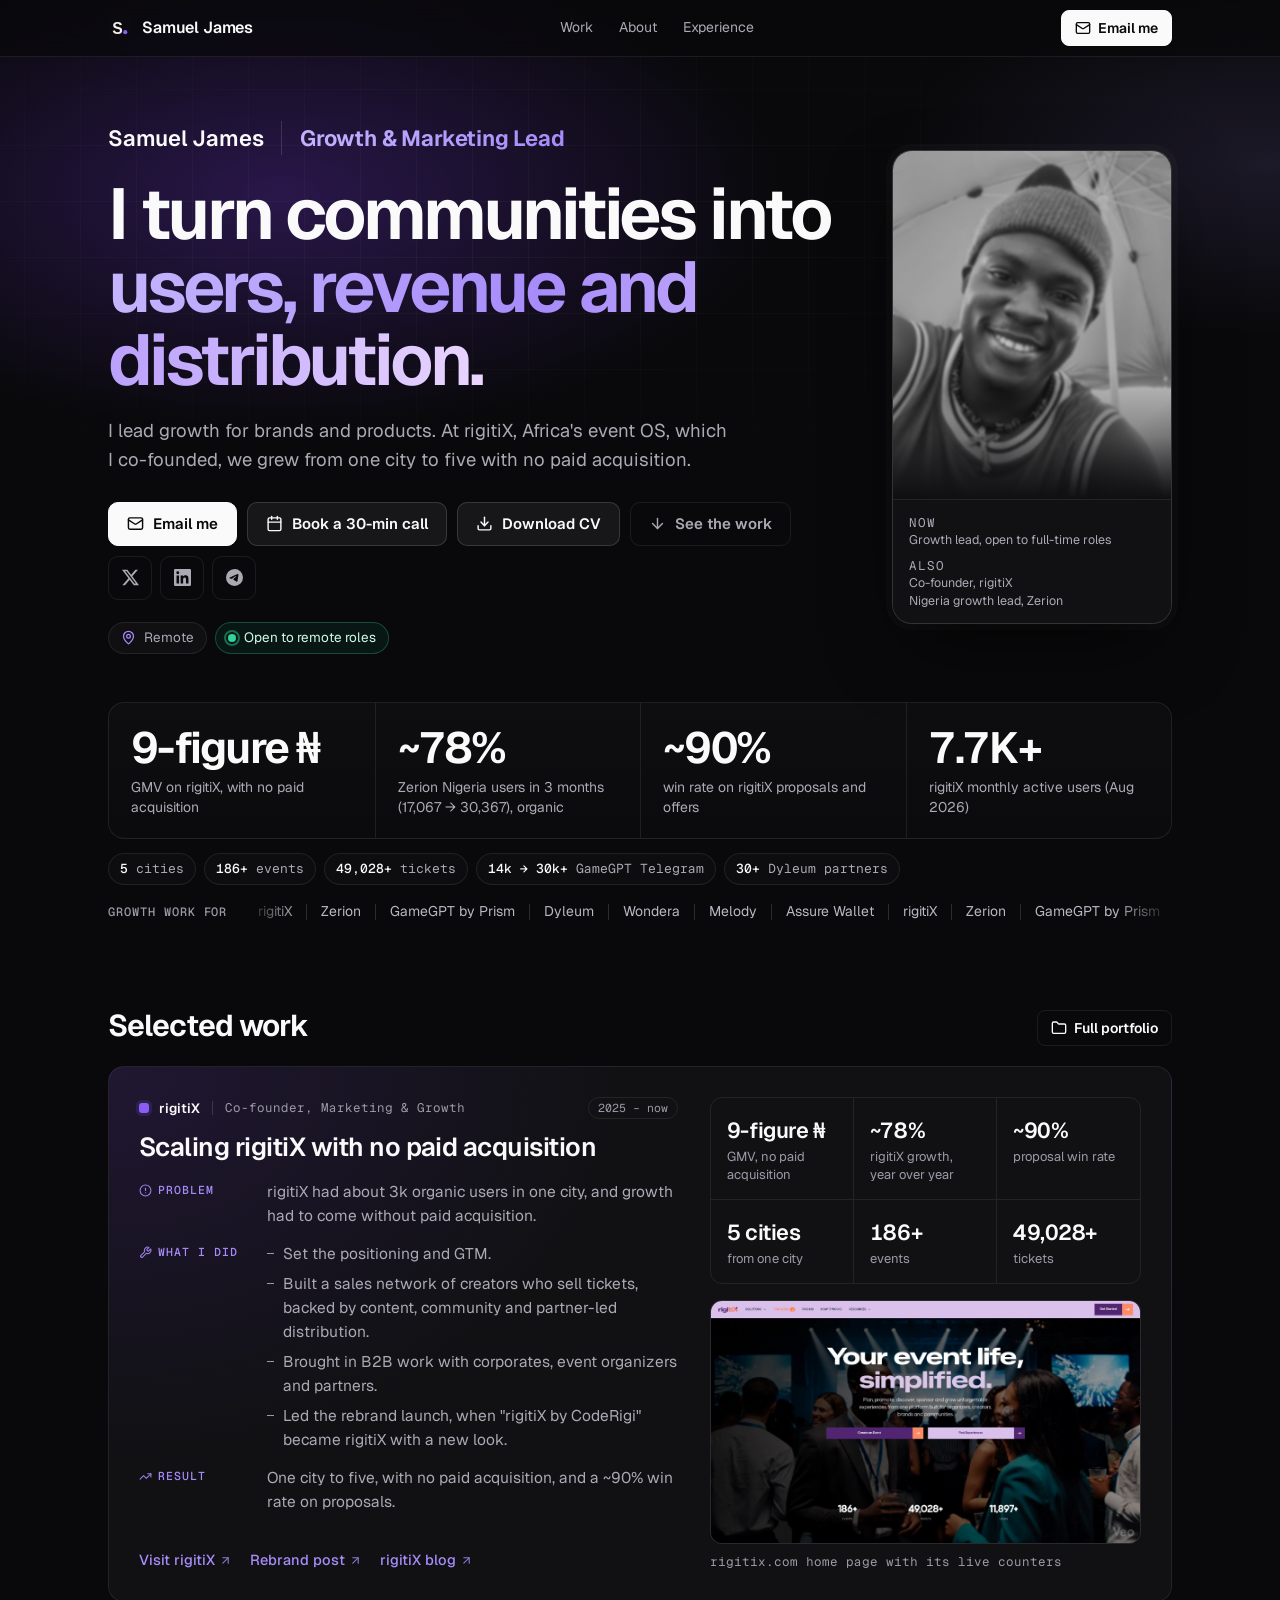
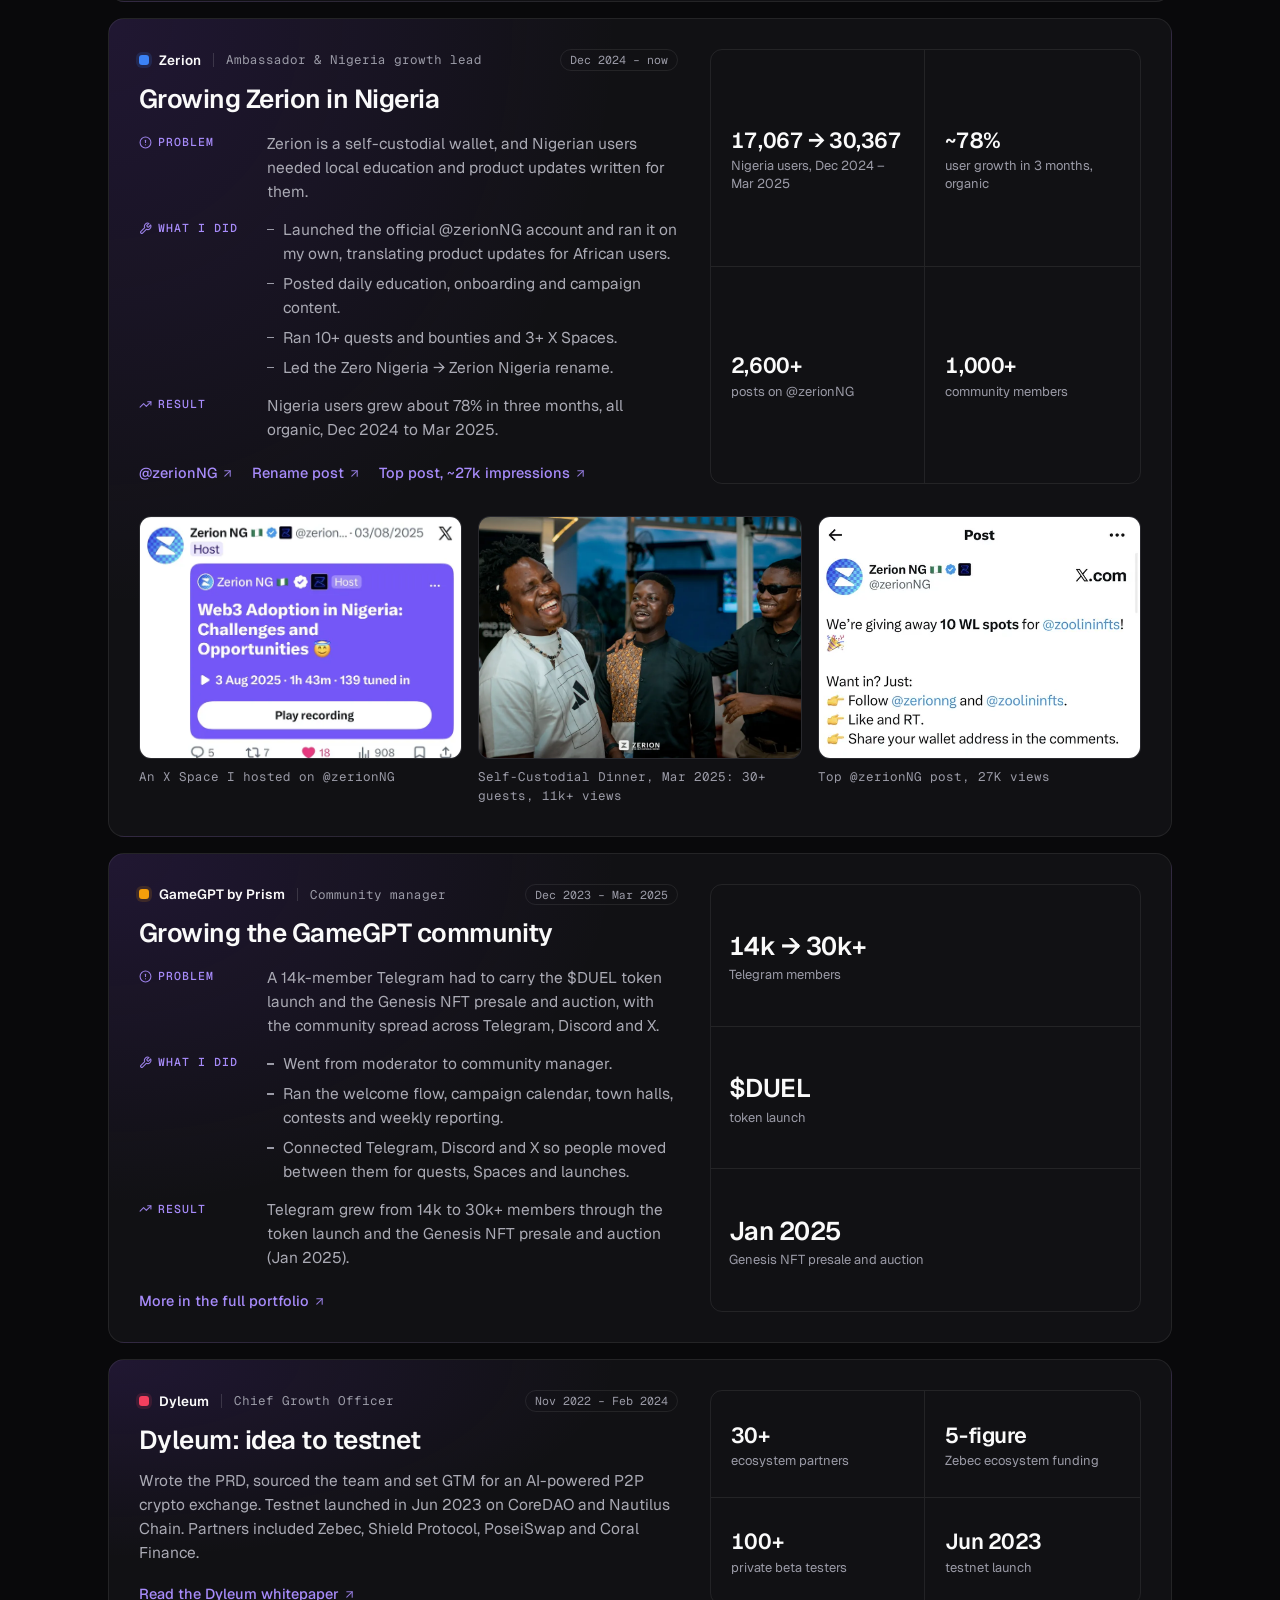
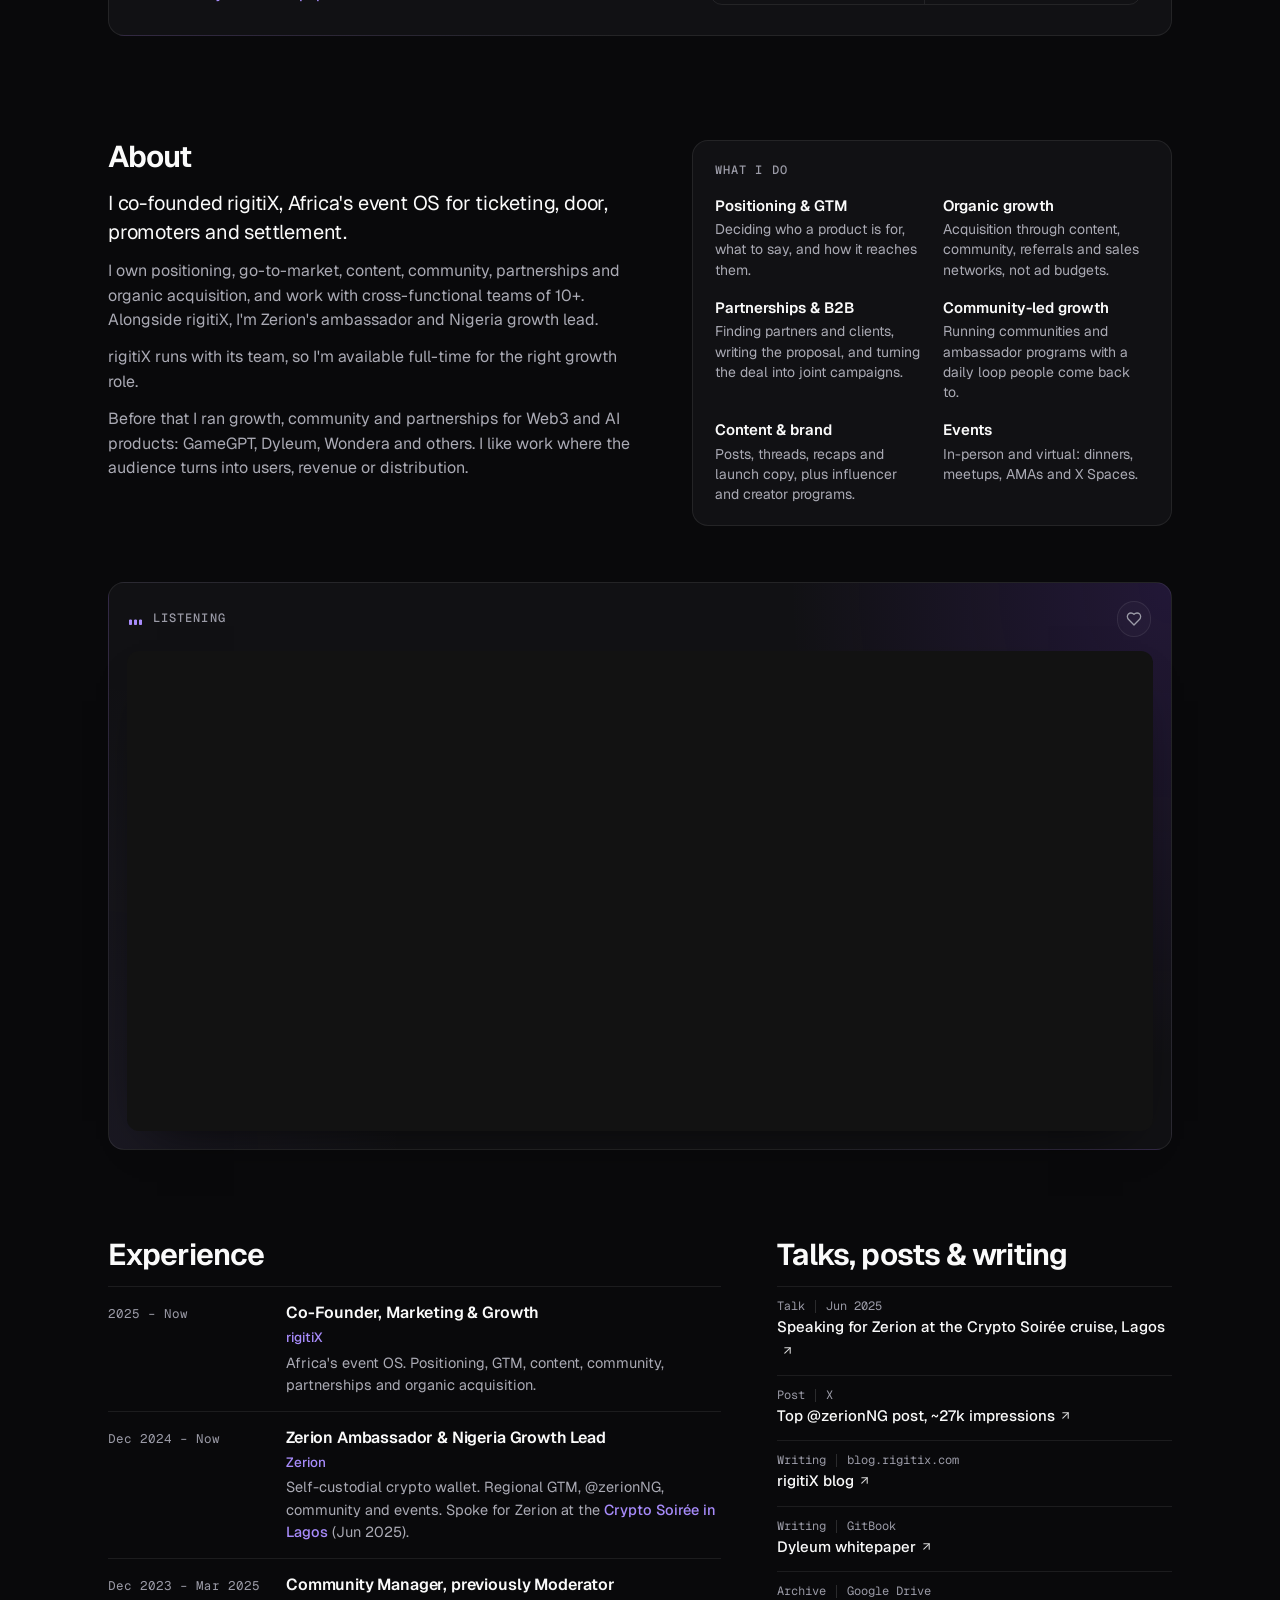
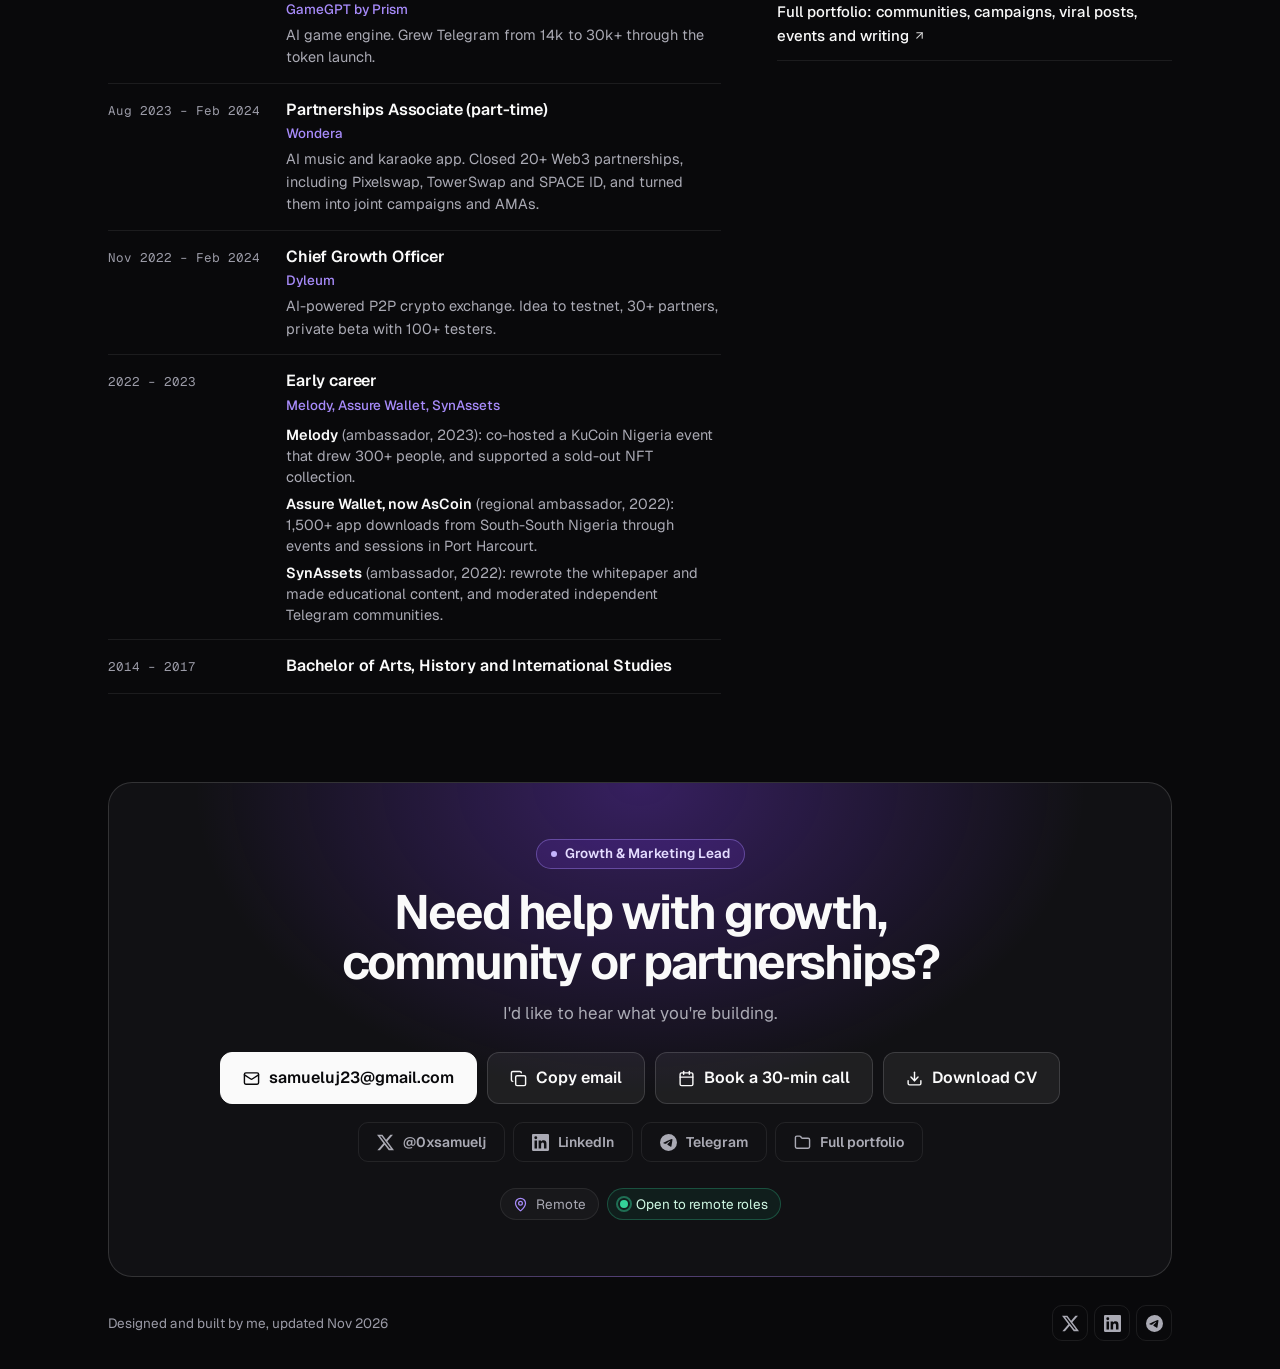
==== commit caeb1399: "Lead the opening with growth for brands and products, and make full-time availability clear." ====
--- a/index.html
+++ b/index.html
@@ -78,7 +78,7 @@
         </div>
       </div>
       <h1>I turn communities into <span class="hl">users, revenue and distribution.</span></h1>
-      <p class="lede">I'm co-founder of rigitiX, Africa's event OS. We grew it from one city to five, with no paid acquisition.</p>
+      <p class="lede">I lead growth for brands and products. At rigitiX, Africa's event OS, which I co-founded, we grew from one city to five with no paid acquisition.</p>
       <div class="cta">
         <a href="mailto:samueluj23@gmail.com" class="btn btn-primary" data-goatcounter-click="email-link" data-goatcounter-title="Email me"><svg class="ic" aria-hidden="true" focusable="false"><use href="#i-mail"/></svg><span>Email me</span></a>
         <a href="https://calendar.google.com/calendar/appointments/schedules/AcZssZ3tzp29aX2uDe4lPZaIpHY0dWYylM95HyUyIu0DADQUvQBkM0Bsm6MQ3HSSCu0JuOGYfNp--xUt?gv=true" class="btn btn-secondary" target="_blank" rel="noopener" data-goatcounter-click="book-call" data-goatcounter-title="Book a 30-min call"><svg class="ic" aria-hidden="true" focusable="false"><use href="#i-cal"/></svg><span>Book a 30-min call</span></a>
@@ -98,8 +98,8 @@
     <figure class="hero-photo">
       <img src="assets/sam.jpg" alt="Samuel James smiling in a knit beanie, black-and-white photo" width="720" height="1279" fetchpriority="high" decoding="async">
       <figcaption>
-        <span class="fc-row"><span class="fc-k">Now</span><span>Co-founder, rigitiX</span></span>
-        <span class="fc-row"><span class="fc-k">Also</span><span>Nigeria growth lead, Zerion</span></span>
+        <span class="fc-row"><span class="fc-k">Now</span><span>Growth lead, open to full-time roles</span></span>
+        <span class="fc-row"><span class="fc-k">Also</span><span>Co-founder, rigitiX<br>Nigeria growth lead, Zerion</span></span>
       </figcaption>
     </figure>
   </section>
@@ -251,6 +251,7 @@
       <h2>About</h2>
       <p class="big">I co-founded rigitiX, Africa's event OS for ticketing, door, promoters and settlement.</p>
       <p>I own positioning, go-to-market, content, community, partnerships and organic acquisition, and work with cross-functional teams of 10+. Alongside rigitiX, I'm Zerion's ambassador and Nigeria growth lead.</p>
+      <p>rigitiX runs with its team, so I'm available full-time for the right growth role.</p>
       <p>Before that I ran growth, community and partnerships for Web3 and AI products: GameGPT, Dyleum, Wondera and others. I like work where the audience turns into users, revenue or distribution.</p>
     </div>
     <div class="skills">
--- a/style.css
+++ b/style.css
@@ -272,8 +272,9 @@
 
 /* photo caption */
 .hero-photo figcaption{display:flex;flex-direction:column;gap:6px}
-.fc-row{display:grid;grid-template-columns:40px 1fr;align-items:baseline;gap:8px;font-size:13px;color:var(--text)}
+.fc-row{display:grid;grid-template-columns:40px 1fr;align-items:baseline;gap:8px;font-size:13px;color:var(--text);line-height:1.4}
 .fc-k{font-family:var(--mono);font-size:11px;text-transform:uppercase;letter-spacing:.08em;color:var(--faint)}
+.fc-row > span:not(.fc-k){min-width:0}
 
 /* logos */
 .logos{display:flex;align-items:center;flex-wrap:wrap;gap:10px 16px}
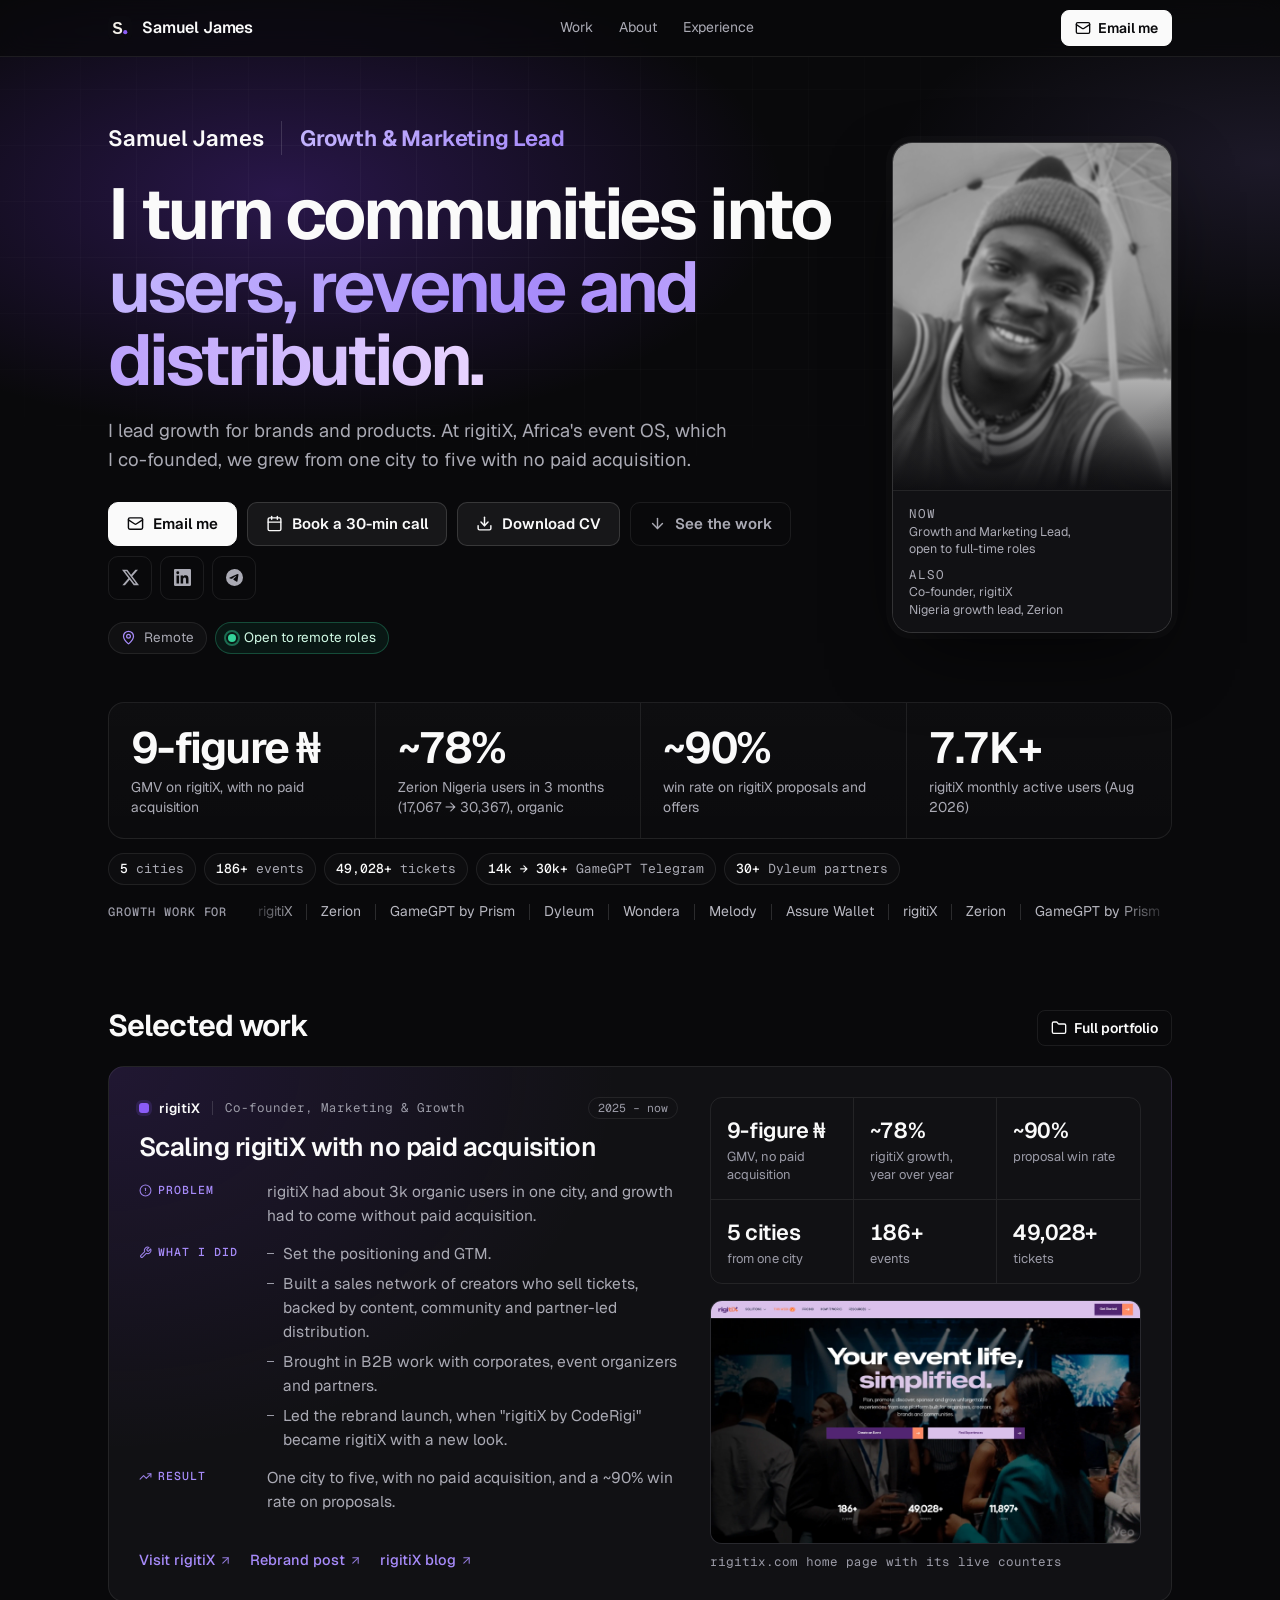
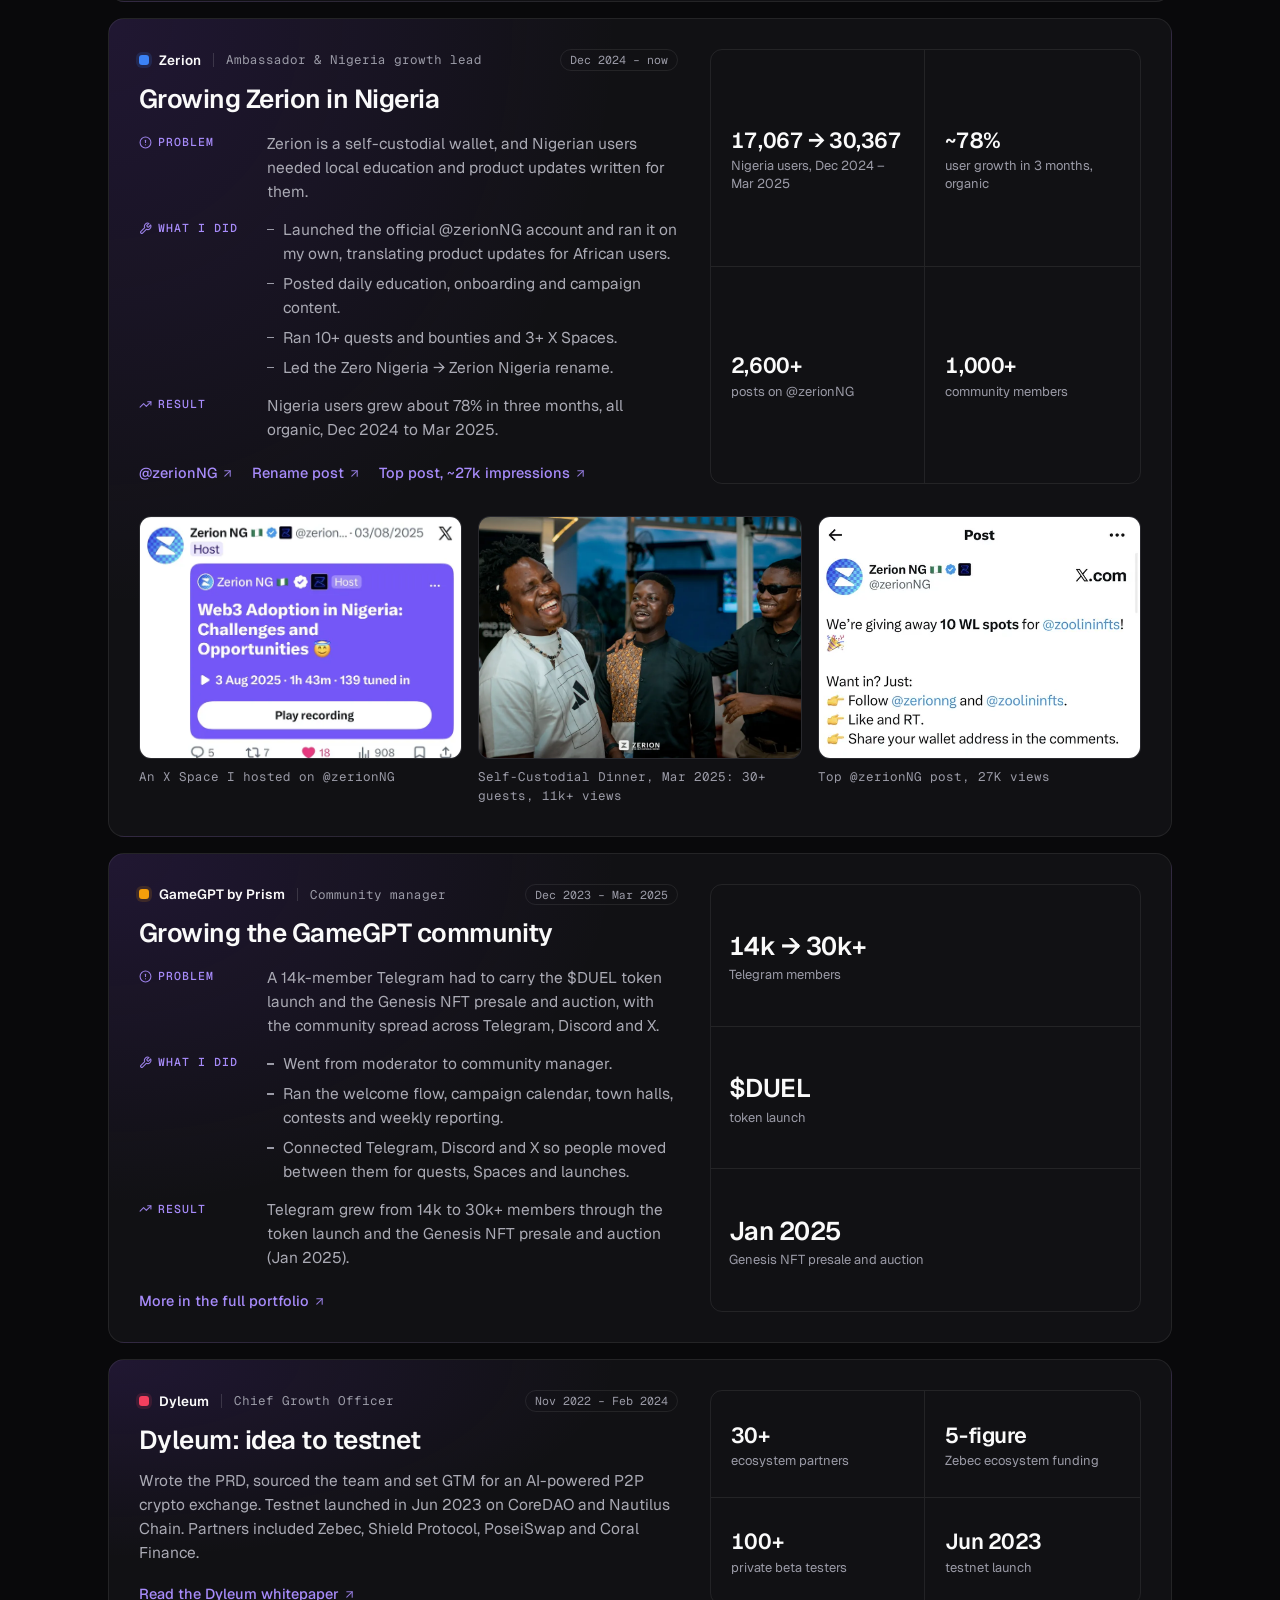
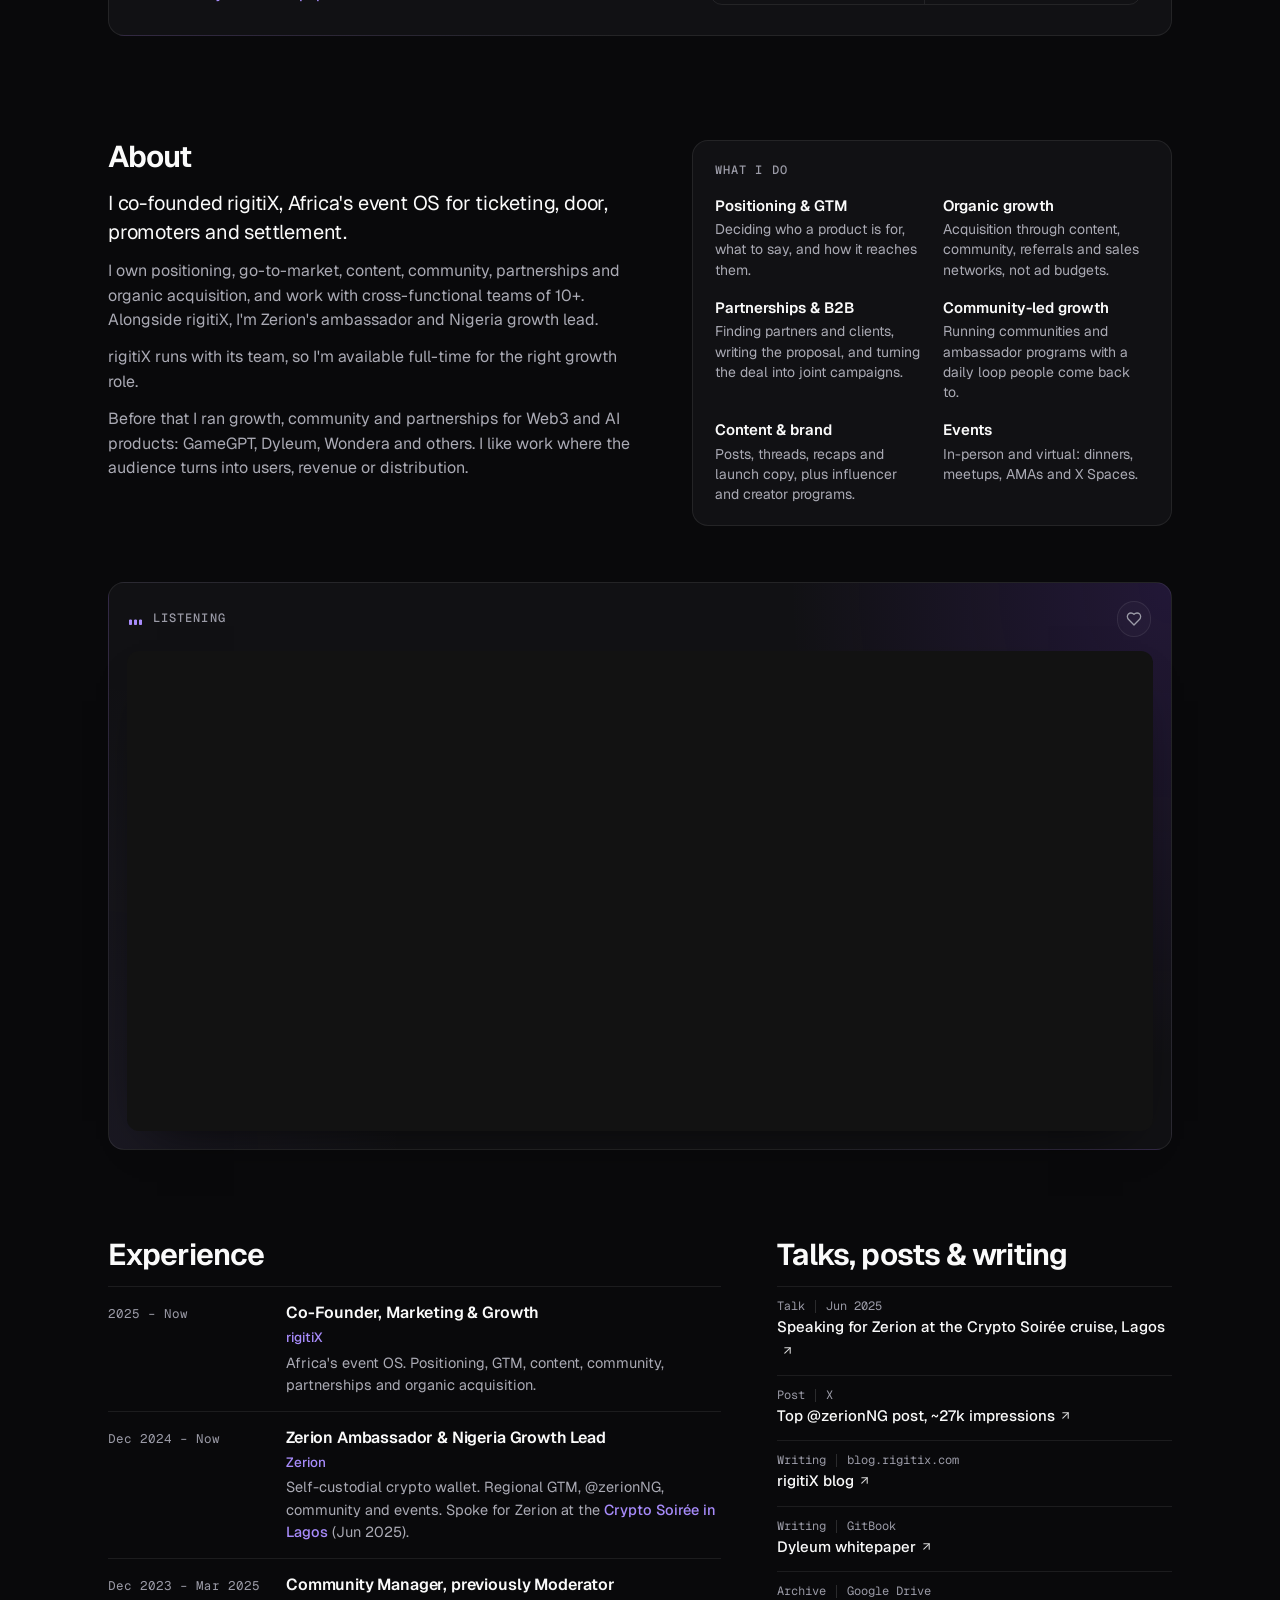
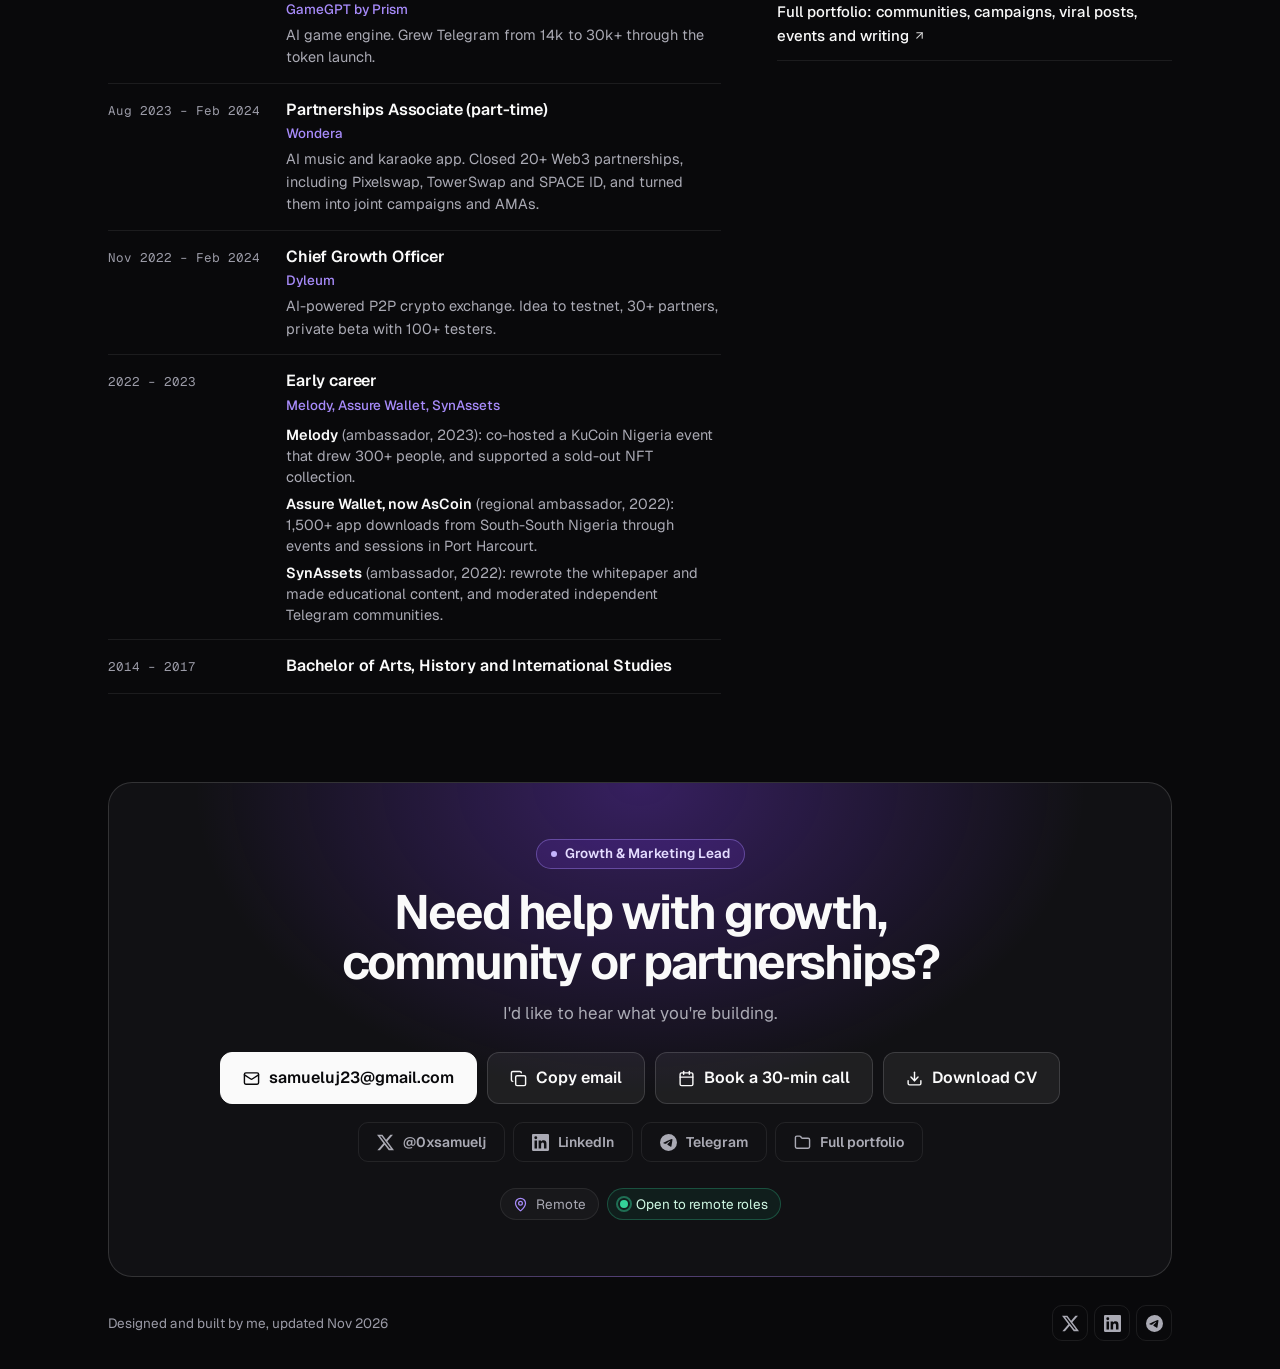
==== commit e632cd00: "Photo card: Growth and Marketing Lead, open to full-time roles." ====
--- a/index.html
+++ b/index.html
@@ -98,7 +98,7 @@
     <figure class="hero-photo">
       <img src="assets/sam.jpg" alt="Samuel James smiling in a knit beanie, black-and-white photo" width="720" height="1279" fetchpriority="high" decoding="async">
       <figcaption>
-        <span class="fc-row"><span class="fc-k">Now</span><span>Growth lead, open to full-time roles</span></span>
+        <span class="fc-row"><span class="fc-k">Now</span><span>Growth and Marketing Lead,<br>open to full-time roles</span></span>
         <span class="fc-row"><span class="fc-k">Also</span><span>Co-founder, rigitiX<br>Nigeria growth lead, Zerion</span></span>
       </figcaption>
     </figure>
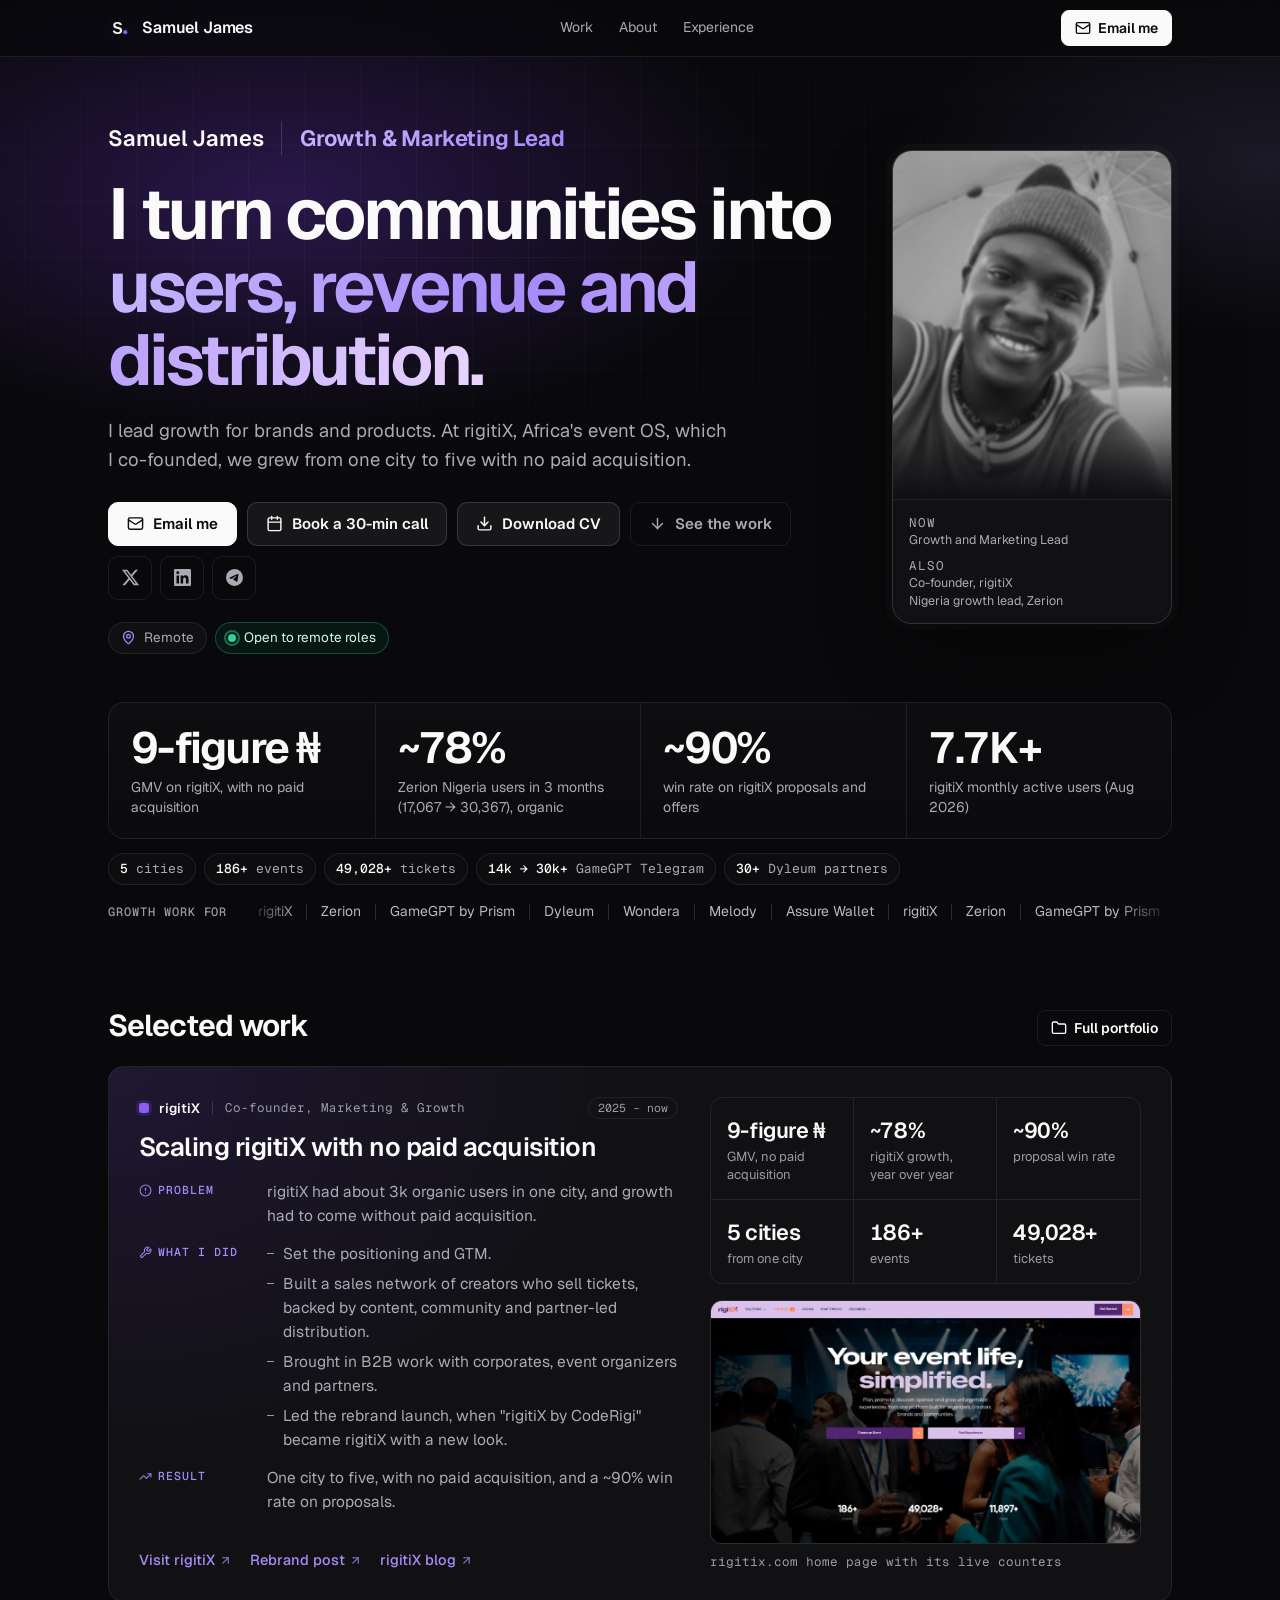
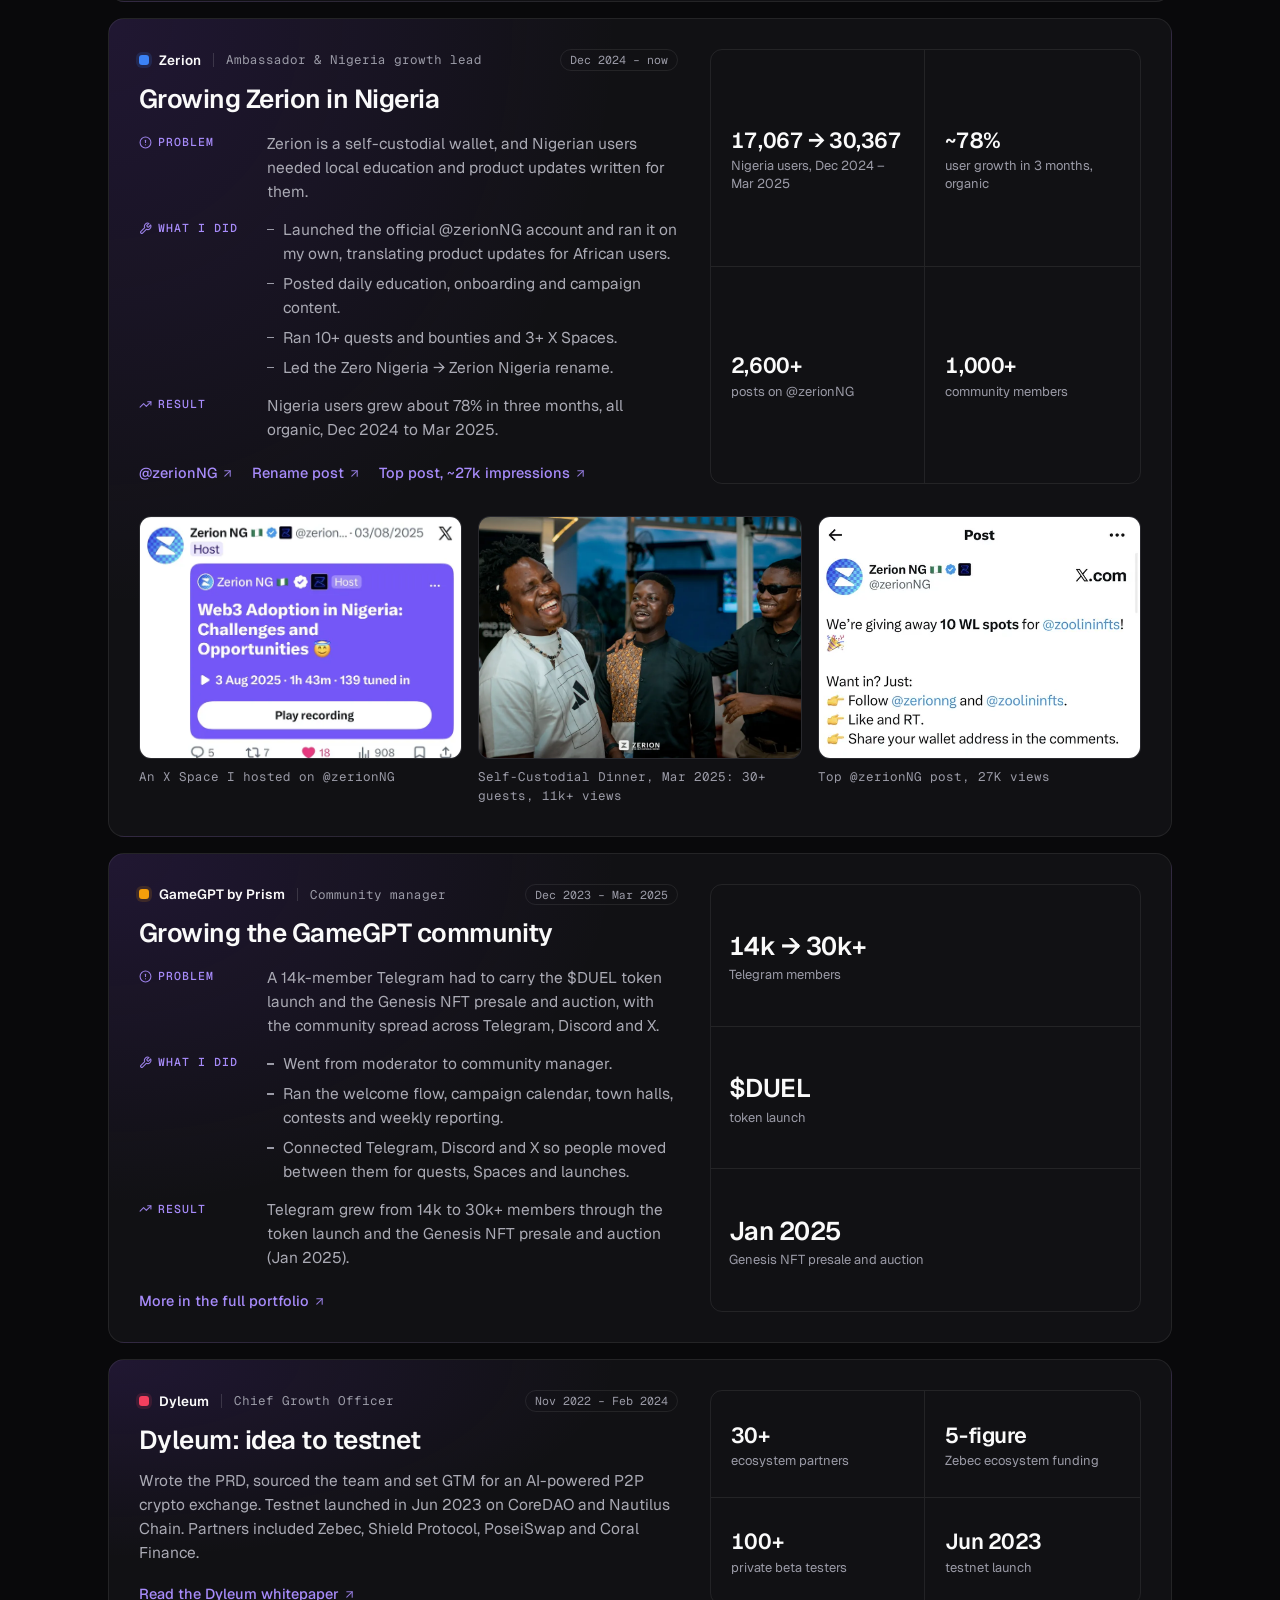
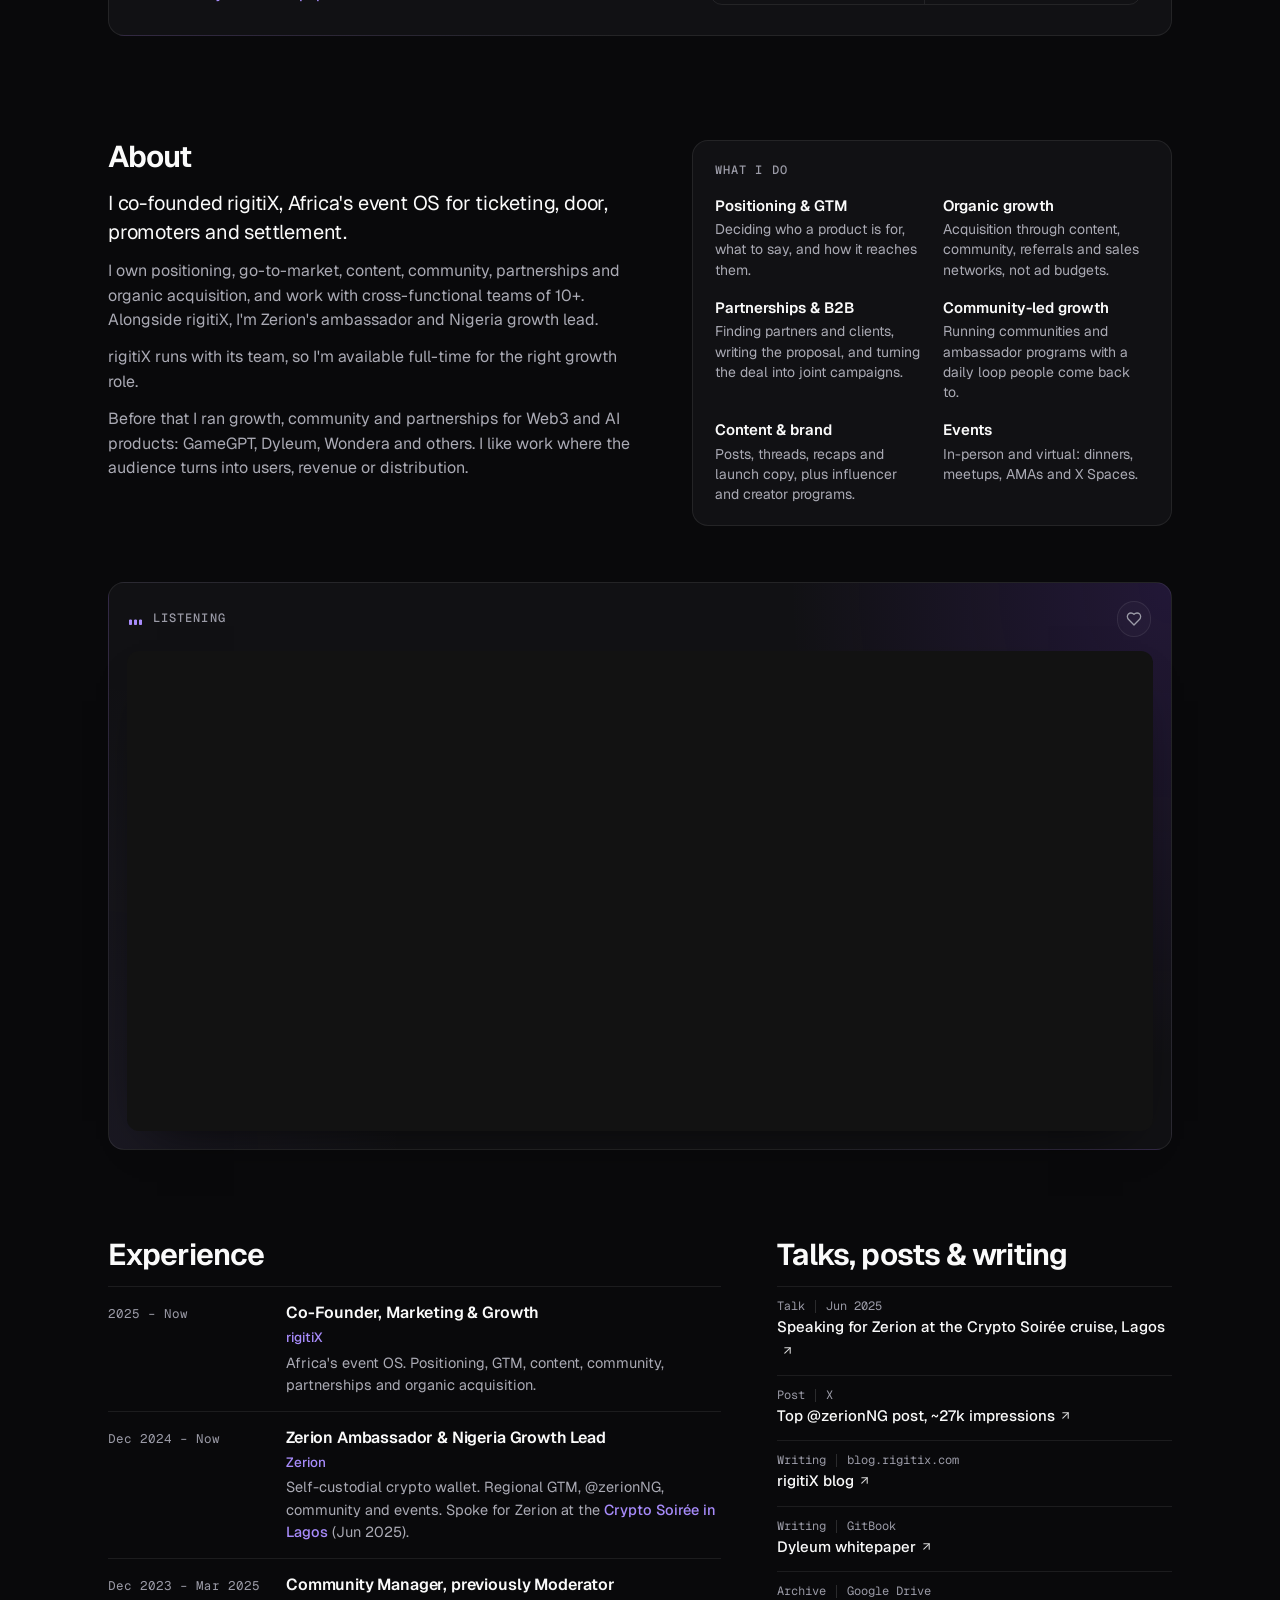
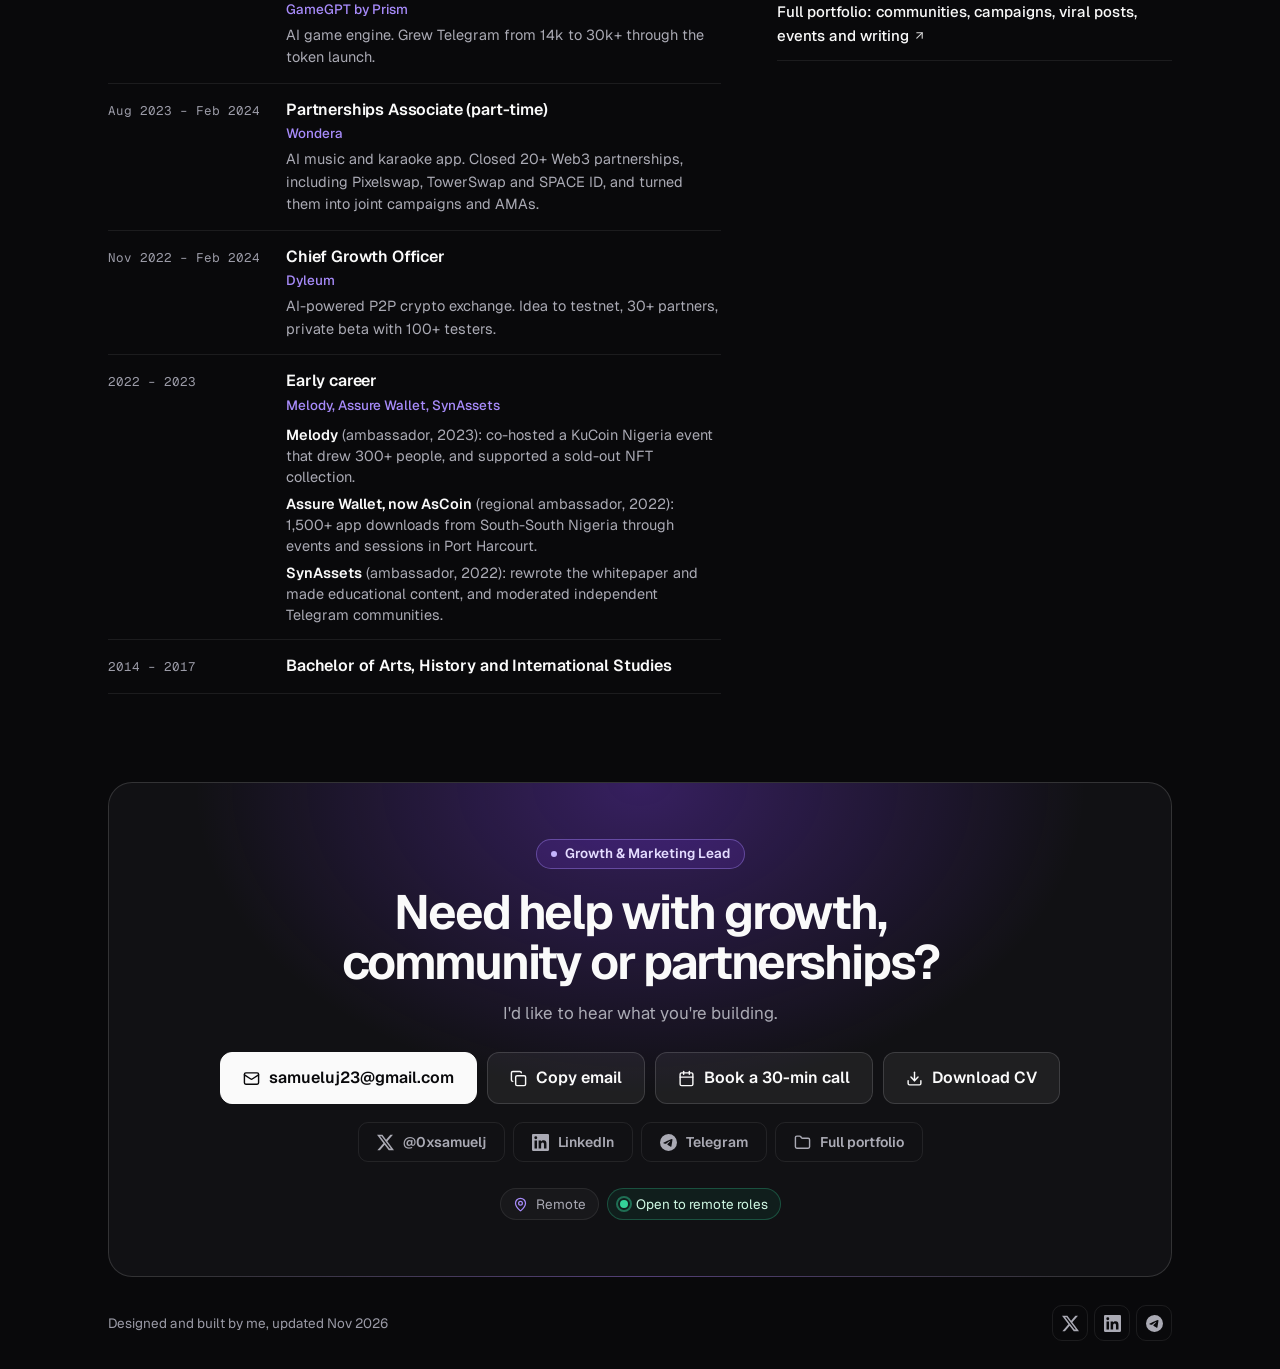
==== commit 67a55c40: "Photo card Now line is just Growth and Marketing Lead." ====
--- a/index.html
+++ b/index.html
@@ -98,7 +98,7 @@
     <figure class="hero-photo">
       <img src="assets/sam.jpg" alt="Samuel James smiling in a knit beanie, black-and-white photo" width="720" height="1279" fetchpriority="high" decoding="async">
       <figcaption>
-        <span class="fc-row"><span class="fc-k">Now</span><span>Growth and Marketing Lead,<br>open to full-time roles</span></span>
+        <span class="fc-row"><span class="fc-k">Now</span><span>Growth and Marketing Lead</span></span>
         <span class="fc-row"><span class="fc-k">Also</span><span>Co-founder, rigitiX<br>Nigeria growth lead, Zerion</span></span>
       </figcaption>
     </figure>
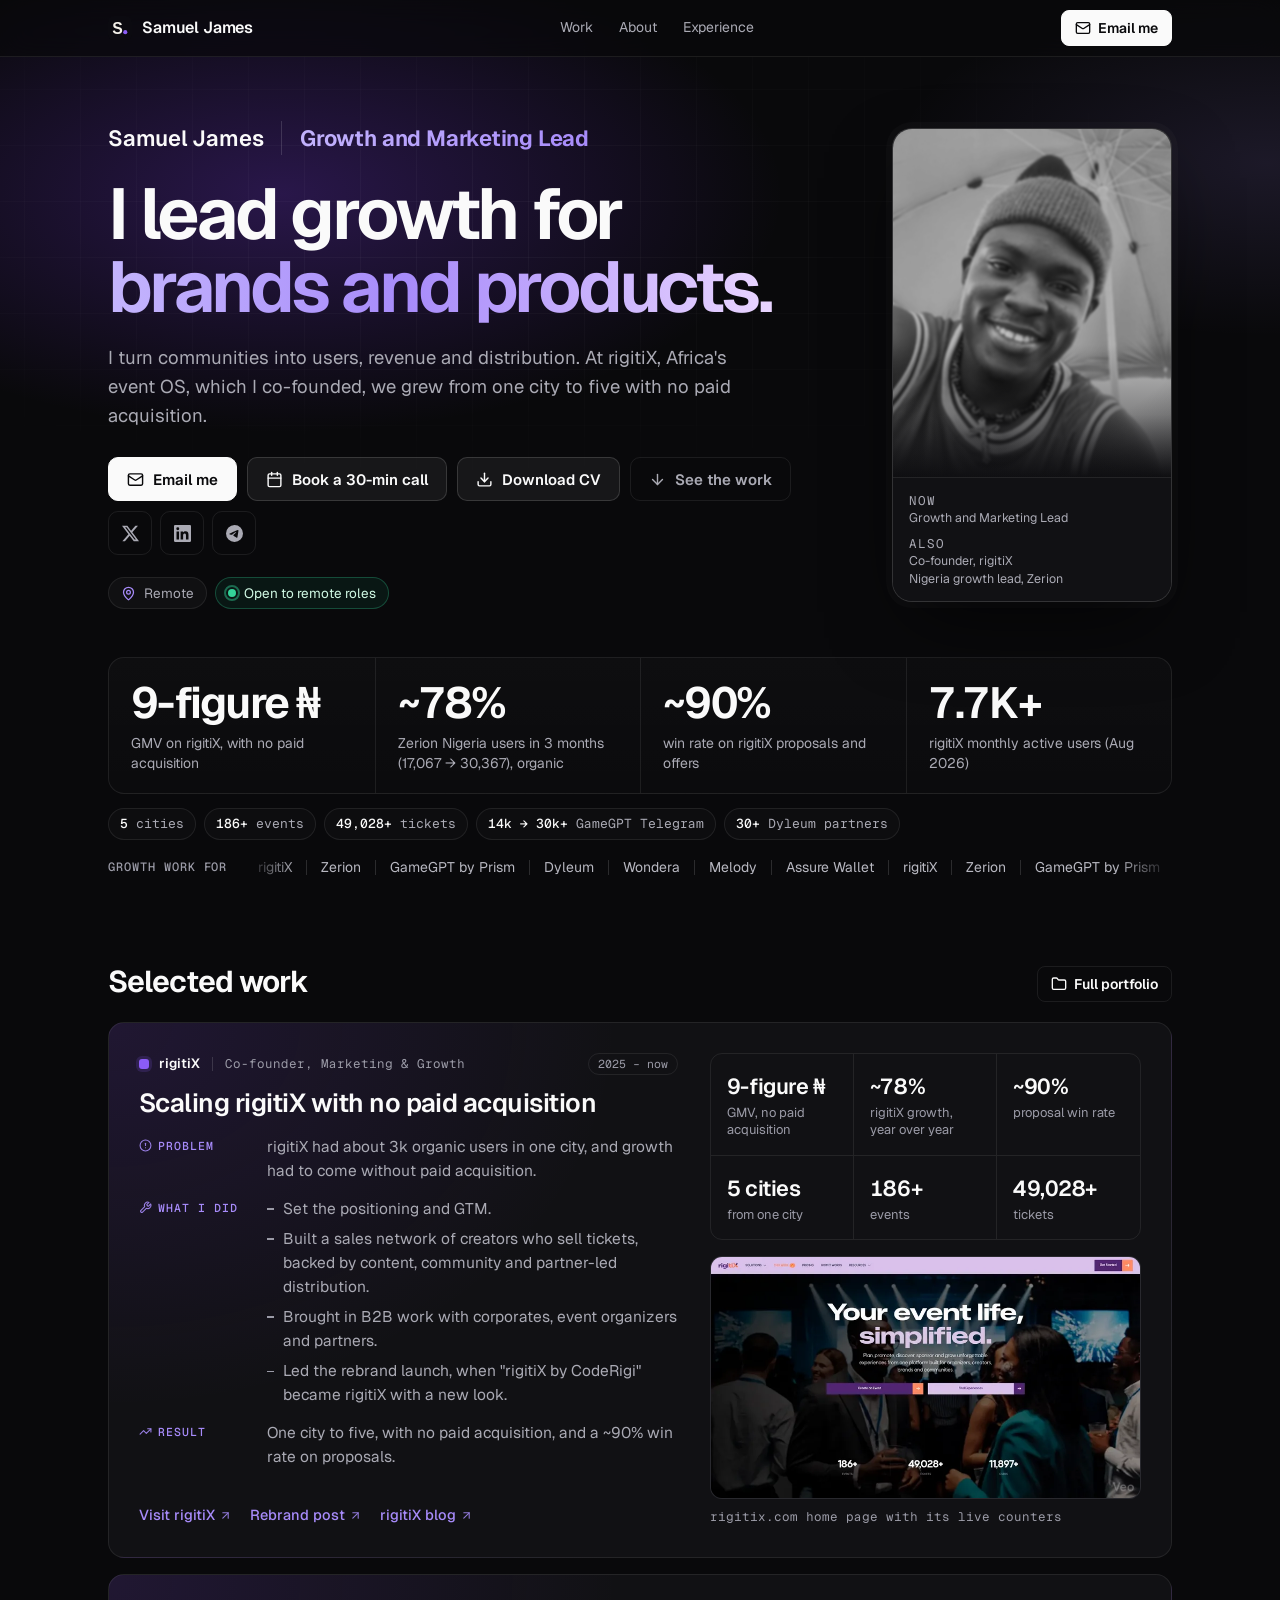
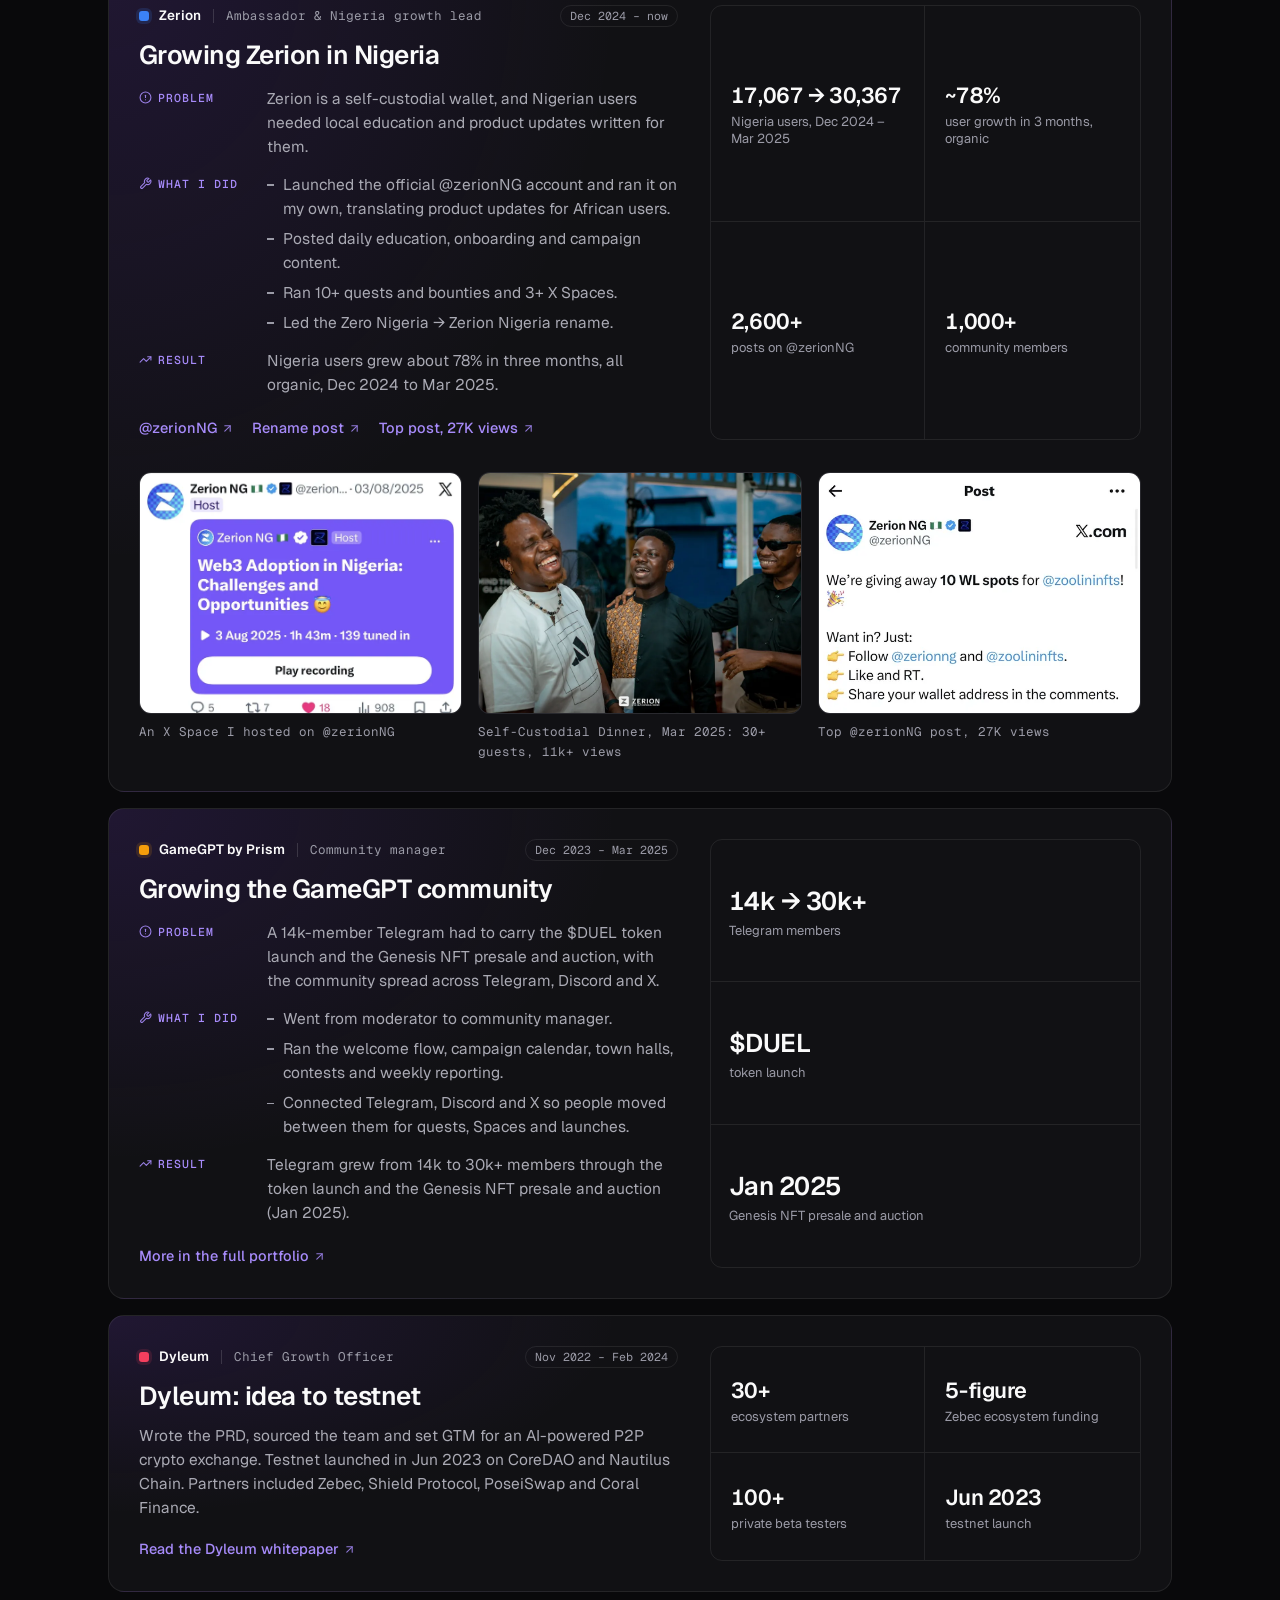
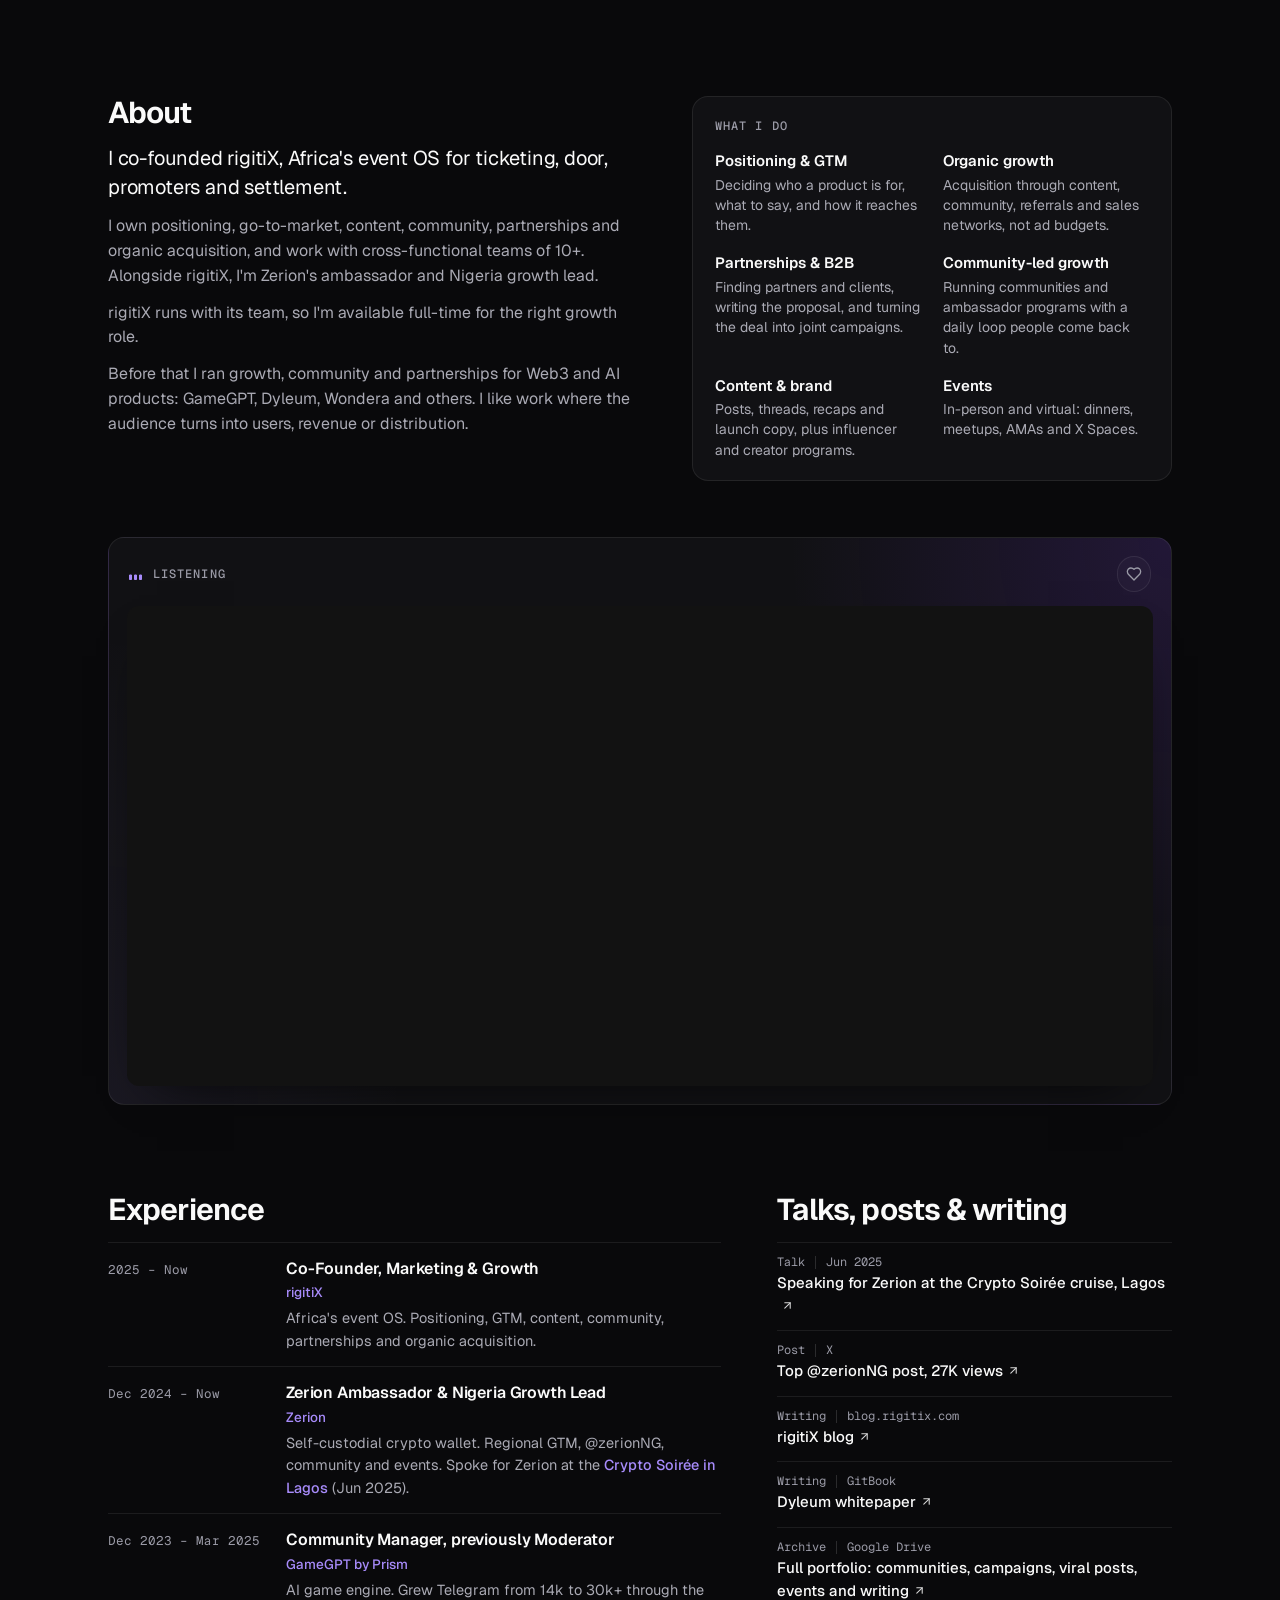
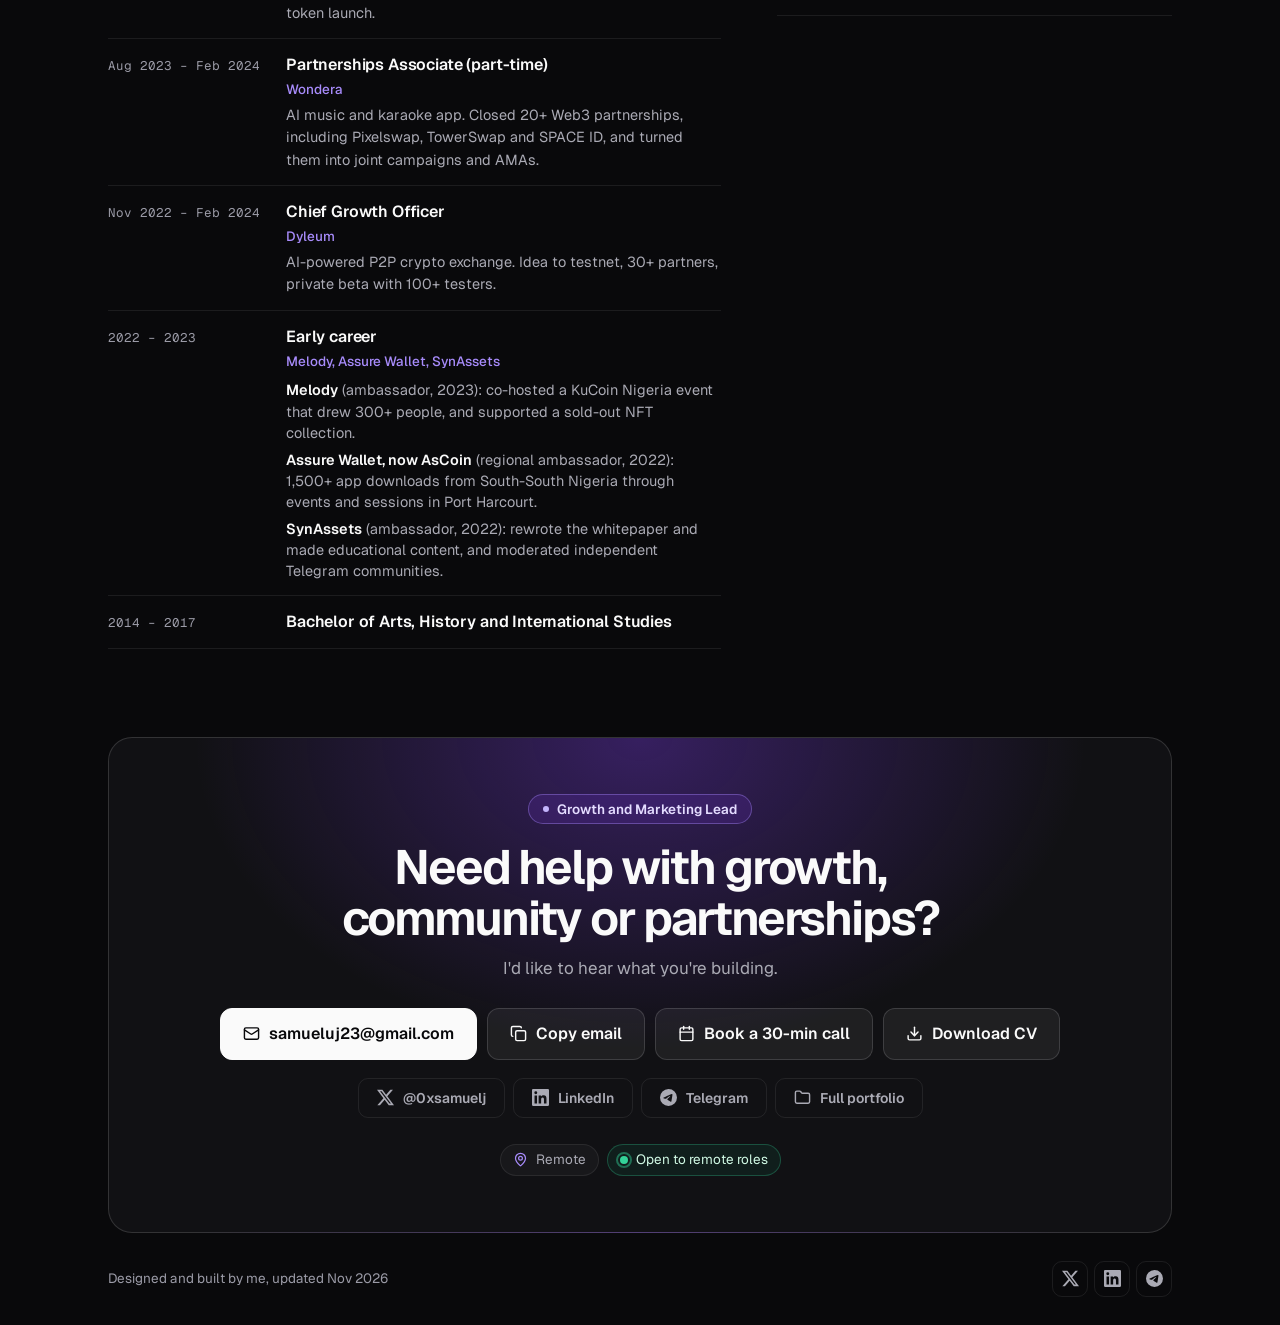
==== commit 855e0084: "Use the approved hero and title wording, add a mobile nav, and shrink images. The headline and share" ====
--- a/index.html
+++ b/index.html
@@ -3,8 +3,8 @@
 <head>
 <meta charset="utf-8">
 <meta name="viewport" content="width=device-width, initial-scale=1">
-<title>Samuel James, Growth &amp; Marketing Lead</title>
-<meta name="description" content="Samuel James is a Growth &amp; Marketing Lead and co-founder of rigitiX: 186+ events, 49,028+ tickets and 9-figure ₦ GMV, with no paid acquisition. Community-led growth, partnerships and GTM.">
+<title>Samuel James, Growth and Marketing Lead</title>
+<meta name="description" content="Samuel James is a Growth and Marketing Lead and co-founder of rigitiX: 186+ events, 49,028+ tickets and 9-figure ₦ GMV, with no paid acquisition. Community-led growth, partnerships and GTM.">
 <link rel="canonical" href="https://samueluj23.github.io/">
 <link rel="alternate" type="text/plain" href="https://samueluj23.github.io/llms.txt" title="llms.txt: this site for AI agents">
 <meta name="theme-color" content="#0b0a10">
@@ -13,21 +13,21 @@
 <link rel="apple-touch-icon" href="assets/apple-touch-icon.png">
 <meta property="og:type" content="website">
 <meta property="og:site_name" content="Samuel James">
-<meta property="og:title" content="Samuel James, Growth &amp; Marketing Lead">
-<meta property="og:description" content="Samuel James is a Growth &amp; Marketing Lead and co-founder of rigitiX: 186+ events, 49,028+ tickets and 9-figure ₦ GMV, with no paid acquisition. Community-led growth, partnerships and GTM.">
+<meta property="og:title" content="Samuel James, Growth and Marketing Lead">
+<meta property="og:description" content="Samuel James is a Growth and Marketing Lead and co-founder of rigitiX: 186+ events, 49,028+ tickets and 9-figure ₦ GMV, with no paid acquisition. Community-led growth, partnerships and GTM.">
 <meta property="og:url" content="https://samueluj23.github.io/">
 <meta property="og:image" content="https://samueluj23.github.io/assets/og.png">
 <meta property="og:image:width" content="1200">
 <meta property="og:image:height" content="630">
-<meta property="og:image:alt" content="Growth &amp; Marketing Lead. I turn communities into users, revenue and distribution. Samuel James, Co-founder of rigitiX, with his photo and a Remote label.">
+<meta property="og:image:alt" content="Growth and Marketing Lead. I lead growth for brands and products. Samuel James, Co-founder of rigitiX, with his photo and a Remote label.">
 <meta name="twitter:card" content="summary_large_image">
 <meta name="twitter:site" content="@0xsamuelj">
 <meta name="twitter:creator" content="@0xsamuelj">
-<meta name="twitter:title" content="Samuel James, Growth &amp; Marketing Lead">
-<meta name="twitter:description" content="Samuel James is a Growth &amp; Marketing Lead and co-founder of rigitiX: 186+ events, 49,028+ tickets and 9-figure ₦ GMV, with no paid acquisition. Community-led growth, partnerships and GTM.">
+<meta name="twitter:title" content="Samuel James, Growth and Marketing Lead">
+<meta name="twitter:description" content="Samuel James is a Growth and Marketing Lead and co-founder of rigitiX: 186+ events, 49,028+ tickets and 9-figure ₦ GMV, with no paid acquisition. Community-led growth, partnerships and GTM.">
 <meta name="twitter:image" content="https://samueluj23.github.io/assets/og.png">
-<meta name="twitter:image:alt" content="Samuel James, Growth &amp; Marketing Lead and Co-founder of rigitiX: I turn communities into users, revenue and distribution.">
-<script type="application/ld+json">{"@context":"https://schema.org","@type":"Person","name":"Samuel James","url":"https://samueluj23.github.io/","image":"https://samueluj23.github.io/assets/sam.jpg","jobTitle":"Growth & Marketing Lead","description":"Growth & Marketing Lead and co-founder of rigitiX. Community-led growth, partnerships and go-to-market across consumer tech, fintech and wallets, AI and Web3.","email":"mailto:samueluj23@gmail.com","worksFor":{"@type":"Organization","name":"rigitiX","url":"https://rigitix.com"},"workLocation":{"@type":"Place","name":"Remote"},"knowsAbout":["community-led growth","partnerships","go-to-market","organic growth","events","Web3","fintech"],"sameAs":["https://x.com/0xsamuelj","https://linkedin.com/in/0xsamj","https://t.me/jsamuelu","https://github.com/samueluj23"]}</script>
+<meta name="twitter:image:alt" content="Samuel James, Growth and Marketing Lead and Co-founder of rigitiX: I lead growth for brands and products.">
+<script type="application/ld+json">{"@context":"https://schema.org","@type":"Person","name":"Samuel James","url":"https://samueluj23.github.io/","image":"https://samueluj23.github.io/assets/sam.jpg","jobTitle":"Growth and Marketing Lead","description":"Growth and Marketing Lead and co-founder of rigitiX. Community-led growth, partnerships and go-to-market across consumer tech, fintech and wallets, AI and Web3.","email":"mailto:samueluj23@gmail.com","worksFor":{"@type":"Organization","name":"rigitiX","url":"https://rigitix.com"},"workLocation":{"@type":"Place","name":"Remote"},"knowsAbout":["community-led growth","partnerships","go-to-market","organic growth","events","Web3","fintech"],"sameAs":["https://x.com/0xsamuelj","https://linkedin.com/in/0xsamj","https://t.me/jsamuelu","https://github.com/samueluj23"]}</script>
 <link rel="preconnect" href="https://fonts.googleapis.com">
 <link rel="preconnect" href="https://fonts.gstatic.com" crossorigin>
 <link href="https://fonts.googleapis.com/css2?family=Geist:wght@400;500;600;700;800&family=Geist+Mono:wght@400;500&display=swap" rel="stylesheet">
@@ -71,14 +71,14 @@
   <section class="hero wrap">
     <div class="hero-copy">
       <div class="ident">
-        <img class="ident-avatar" src="assets/sam.jpg" alt="" width="720" height="1279" decoding="async">
+        <img class="ident-avatar" src="assets/sam-avatar.webp" alt="" width="192" height="192" decoding="async">
         <div class="ident-text">
           <p class="ident-name">Samuel James</p>
-          <p class="ident-role">Growth &amp; Marketing Lead</p>
+          <p class="ident-role">Growth and Marketing Lead</p>
         </div>
       </div>
-      <h1>I turn communities into <span class="hl">users, revenue and distribution.</span></h1>
-      <p class="lede">I lead growth for brands and products. At rigitiX, Africa's event OS, which I co-founded, we grew from one city to five with no paid acquisition.</p>
+      <h1>I lead growth for <span class="hl">brands and products.</span></h1>
+      <p class="lede">I turn communities into users, revenue and distribution. At rigitiX, Africa's event OS, which I co-founded, we grew from one city to five with no paid acquisition.</p>
       <div class="cta">
         <a href="mailto:samueluj23@gmail.com" class="btn btn-primary" data-goatcounter-click="email-link" data-goatcounter-title="Email me"><svg class="ic" aria-hidden="true" focusable="false"><use href="#i-mail"/></svg><span>Email me</span></a>
         <a href="https://calendar.google.com/calendar/appointments/schedules/AcZssZ3tzp29aX2uDe4lPZaIpHY0dWYylM95HyUyIu0DADQUvQBkM0Bsm6MQ3HSSCu0JuOGYfNp--xUt?gv=true" class="btn btn-secondary" target="_blank" rel="noopener" data-goatcounter-click="book-call" data-goatcounter-title="Book a 30-min call"><svg class="ic" aria-hidden="true" focusable="false"><use href="#i-cal"/></svg><span>Book a 30-min call</span></a>
@@ -96,7 +96,7 @@
       </ul>
     </div>
     <figure class="hero-photo">
-      <img src="assets/sam.jpg" alt="Samuel James smiling in a knit beanie, black-and-white photo" width="720" height="1279" fetchpriority="high" decoding="async">
+      <img src="assets/sam.jpg" srcset="assets/sam-560.webp 560w, assets/sam-800.webp 800w" sizes="(max-width:960px) 220px, 280px" alt="Samuel James smiling in a knit beanie, black-and-white photo" width="800" height="1000" fetchpriority="high" decoding="async">
       <figcaption>
         <span class="fc-row"><span class="fc-k">Now</span><span>Growth and Marketing Lead</span></span>
         <span class="fc-row"><span class="fc-k">Also</span><span>Co-founder, rigitiX<br>Nigeria growth lead, Zerion</span></span>
@@ -153,7 +153,7 @@
         </ul>
         <figure class="shot">
           <a class="shot-link" href="https://rigitix.com" target="_blank" rel="noopener" data-goatcounter-click="out-rigitix" data-goatcounter-title="Visit rigitiX">
-            <img src="assets/work/rigitix-home.webp" alt="The rigitiX home page, showing its live counters for events, tickets and users" width="1905" height="1072" loading="lazy" decoding="async">
+            <img src="assets/work/rigitix-home.webp" srcset="assets/work/rigitix-home-800.webp 800w, assets/work/rigitix-home.webp 1200w" sizes="(max-width:720px) 100vw, 600px" alt="The rigitiX home page, showing its live counters for events, tickets and users" width="1200" height="675" loading="lazy" decoding="async">
           </a>
           <figcaption>rigitix.com home page with its live counters</figcaption>
         </figure>
@@ -174,7 +174,7 @@
           </ul></dd></div>
           <div><dt><svg class="ic ic-dt" aria-hidden="true" focusable="false"><use href="#i-trend"/></svg>Result</dt><dd>Nigeria users grew about 78% in three months, all organic, Dec 2024 to Mar 2025.</dd></div>
         </dl>
-        <div class="links"><a href="https://x.com/zerionNG" target="_blank" rel="noopener" data-goatcounter-click="out-zerionng" data-goatcounter-title="@zerionNG">@zerionNG<svg class="ic ic-xs" aria-hidden="true" focusable="false"><use href="#i-ext"/></svg></a><a href="https://x.com/zerionNG/status/1889740948655186103" target="_blank" rel="noopener" data-goatcounter-click="out-zerion-rename" data-goatcounter-title="Zerion rename post">Rename post<svg class="ic ic-xs" aria-hidden="true" focusable="false"><use href="#i-ext"/></svg></a><a href="https://x.com/zerionng/status/1912814443076944144" target="_blank" rel="noopener" data-goatcounter-click="out-zerion-top-post" data-goatcounter-title="Zerion top post">Top post, ~27k impressions<svg class="ic ic-xs" aria-hidden="true" focusable="false"><use href="#i-ext"/></svg></a></div>
+        <div class="links"><a href="https://x.com/zerionNG" target="_blank" rel="noopener" data-goatcounter-click="out-zerionng" data-goatcounter-title="@zerionNG">@zerionNG<svg class="ic ic-xs" aria-hidden="true" focusable="false"><use href="#i-ext"/></svg></a><a href="https://x.com/zerionNG/status/1889740948655186103" target="_blank" rel="noopener" data-goatcounter-click="out-zerion-rename" data-goatcounter-title="Zerion rename post">Rename post<svg class="ic ic-xs" aria-hidden="true" focusable="false"><use href="#i-ext"/></svg></a><a href="https://x.com/zerionng/status/1912814443076944144" target="_blank" rel="noopener" data-goatcounter-click="out-zerion-top-post" data-goatcounter-title="Zerion top post">Top post, 27K views<svg class="ic ic-xs" aria-hidden="true" focusable="false"><use href="#i-ext"/></svg></a></div>
       </div>
       <div class="case-side">
         <ul class="stats">
@@ -300,7 +300,7 @@
       <h2>Talks, posts &amp; writing</h2>
       <ul class="link-list">
         <li><a href="https://x.com/Darrator/status/1938235339056857150" target="_blank" rel="noopener" data-goatcounter-click="out-crypto-soiree" data-goatcounter-title="Crypto Soirée talk"><span class="ll-meta"><span class="ll-kind">Talk</span><span>Jun 2025</span></span><b>Speaking for Zerion at the Crypto Soirée cruise, Lagos<svg class="ic ic-xs" aria-hidden="true" focusable="false"><use href="#i-ext"/></svg></b></a></li>
-        <li><a href="https://x.com/zerionng/status/1912814443076944144" target="_blank" rel="noopener" data-goatcounter-click="out-zerion-top-post" data-goatcounter-title="Zerion top post"><span class="ll-meta"><span class="ll-kind">Post</span><span>X</span></span><b>Top @zerionNG post, ~27k impressions<svg class="ic ic-xs" aria-hidden="true" focusable="false"><use href="#i-ext"/></svg></b></a></li>
+        <li><a href="https://x.com/zerionng/status/1912814443076944144" target="_blank" rel="noopener" data-goatcounter-click="out-zerion-top-post" data-goatcounter-title="Zerion top post"><span class="ll-meta"><span class="ll-kind">Post</span><span>X</span></span><b>Top @zerionNG post, 27K views<svg class="ic ic-xs" aria-hidden="true" focusable="false"><use href="#i-ext"/></svg></b></a></li>
         <li><a href="https://blog.rigitix.com" target="_blank" rel="noopener" data-goatcounter-click="out-rigitix-blog" data-goatcounter-title="rigitiX blog"><span class="ll-meta"><span class="ll-kind">Writing</span><span>blog.rigitix.com</span></span><b>rigitiX blog<svg class="ic ic-xs" aria-hidden="true" focusable="false"><use href="#i-ext"/></svg></b></a></li>
         <li><a href="https://dyleum.gitbook.io/whitepaper" target="_blank" rel="noopener" data-goatcounter-click="out-dyleum-whitepaper" data-goatcounter-title="Dyleum whitepaper"><span class="ll-meta"><span class="ll-kind">Writing</span><span>GitBook</span></span><b>Dyleum whitepaper<svg class="ic ic-xs" aria-hidden="true" focusable="false"><use href="#i-ext"/></svg></b></a></li>
         <li><a href="https://drive.google.com/drive/folders/1dykmQtP5Xe4co38ocRg9iVThxiWTGFTE" target="_blank" rel="noopener" data-goatcounter-click="drive-portfolio" data-goatcounter-title="Full portfolio"><span class="ll-meta"><span class="ll-kind">Archive</span><span>Google Drive</span></span><b>Full portfolio: communities, campaigns, viral posts, events and writing<svg class="ic ic-xs" aria-hidden="true" focusable="false"><use href="#i-ext"/></svg></b></a></li>
@@ -310,7 +310,7 @@
 
   <section id="contact" class="contact wrap">
     <div class="contact-card">
-      <p class="badge"><span class="badge-dot" aria-hidden="true"></span>Growth &amp; Marketing Lead</p>
+      <p class="badge"><span class="badge-dot" aria-hidden="true"></span>Growth and Marketing Lead</p>
       <h2>Need help with growth, community or partnerships?</h2>
       <p class="contact-sub">I'd like to hear what you're building.</p>
       <div class="contact-actions">
--- a/style.css
+++ b/style.css
@@ -180,8 +180,11 @@
   .side{position:static}
 }
 @media (max-width:720px){
+  html{scroll-padding-top:112px}
   .wrap,.nav-in{padding-left:18px;padding-right:18px}
-  .nav nav{display:none}
+  .nav-in{flex-wrap:wrap;row-gap:0}
+  .nav nav{display:flex;order:3;flex:1 0 100%;justify-content:stretch;gap:2px;padding:2px 0 6px}
+  .nav nav a{flex:1;text-align:center;padding:8px 10px}
   .hero{grid-template-columns:1fr;gap:0;padding-top:28px;padding-bottom:28px}
   .hero-photo{order:-1;display:flex;align-items:center;gap:12px;border:0;background:none;box-shadow:none;border-radius:0;overflow:visible;margin-bottom:20px}
   .hero-photo img{width:56px;height:56px;aspect-ratio:1;border-radius:50%;border:1px solid var(--line2);object-position:center 25%}
@@ -351,6 +354,11 @@
 .ident-text{gap:18px}
 .ident-name{font-size:22px;font-weight:600}
 .ident-role{font-size:22px;font-weight:650;padding-left:18px}
+@media (min-width:721px) and (max-width:960px){
+  .ident-text{flex-direction:column;align-items:flex-start;gap:2px}
+  .ident-name{font-size:18px}
+  .ident-role{font-size:18px;padding-left:0;border-left:0}
+}
 .link-list b{display:block!important}
 .link-list b .ic{vertical-align:-1px}
 @media (max-width:720px){
@@ -580,3 +588,4 @@
 
 /* Anchors under the sticky nav */
 section[id],article[id]{scroll-margin-top:76px}
+@media (max-width:720px){section[id],article[id]{scroll-margin-top:116px}}
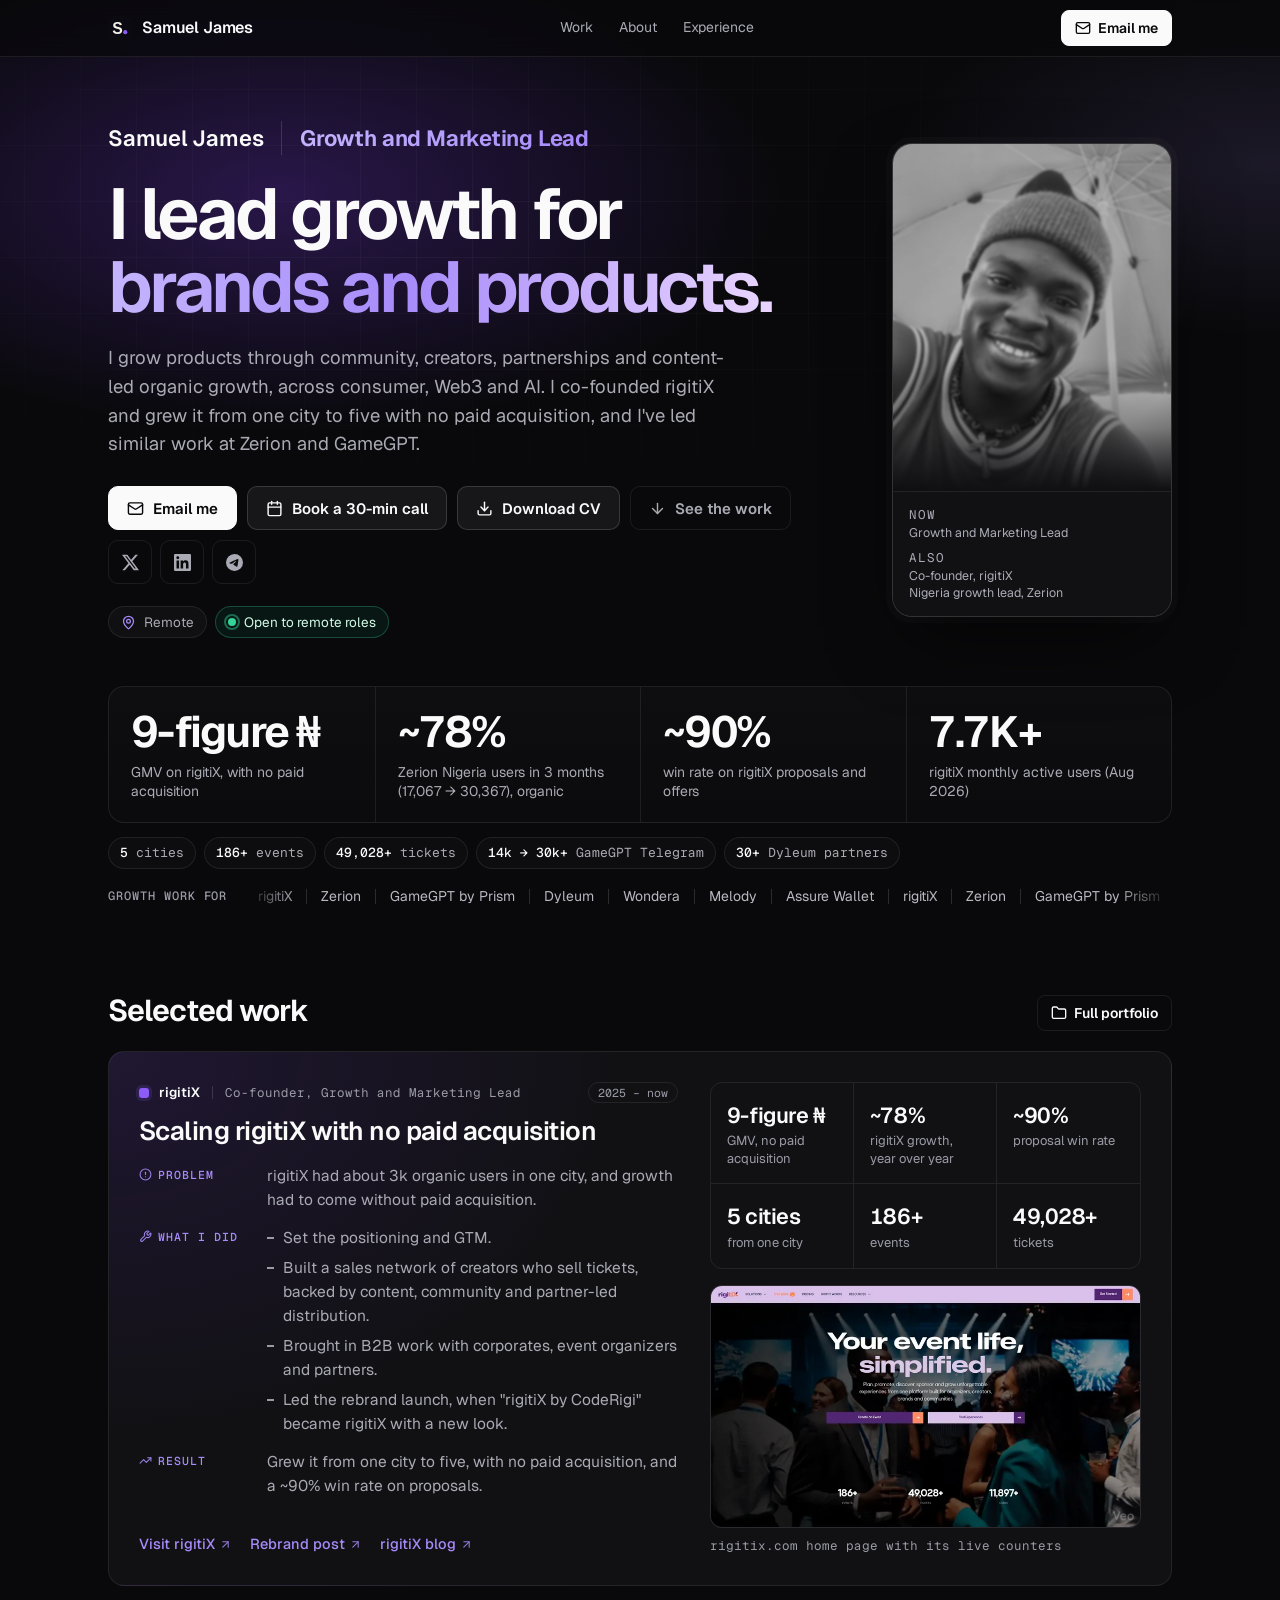
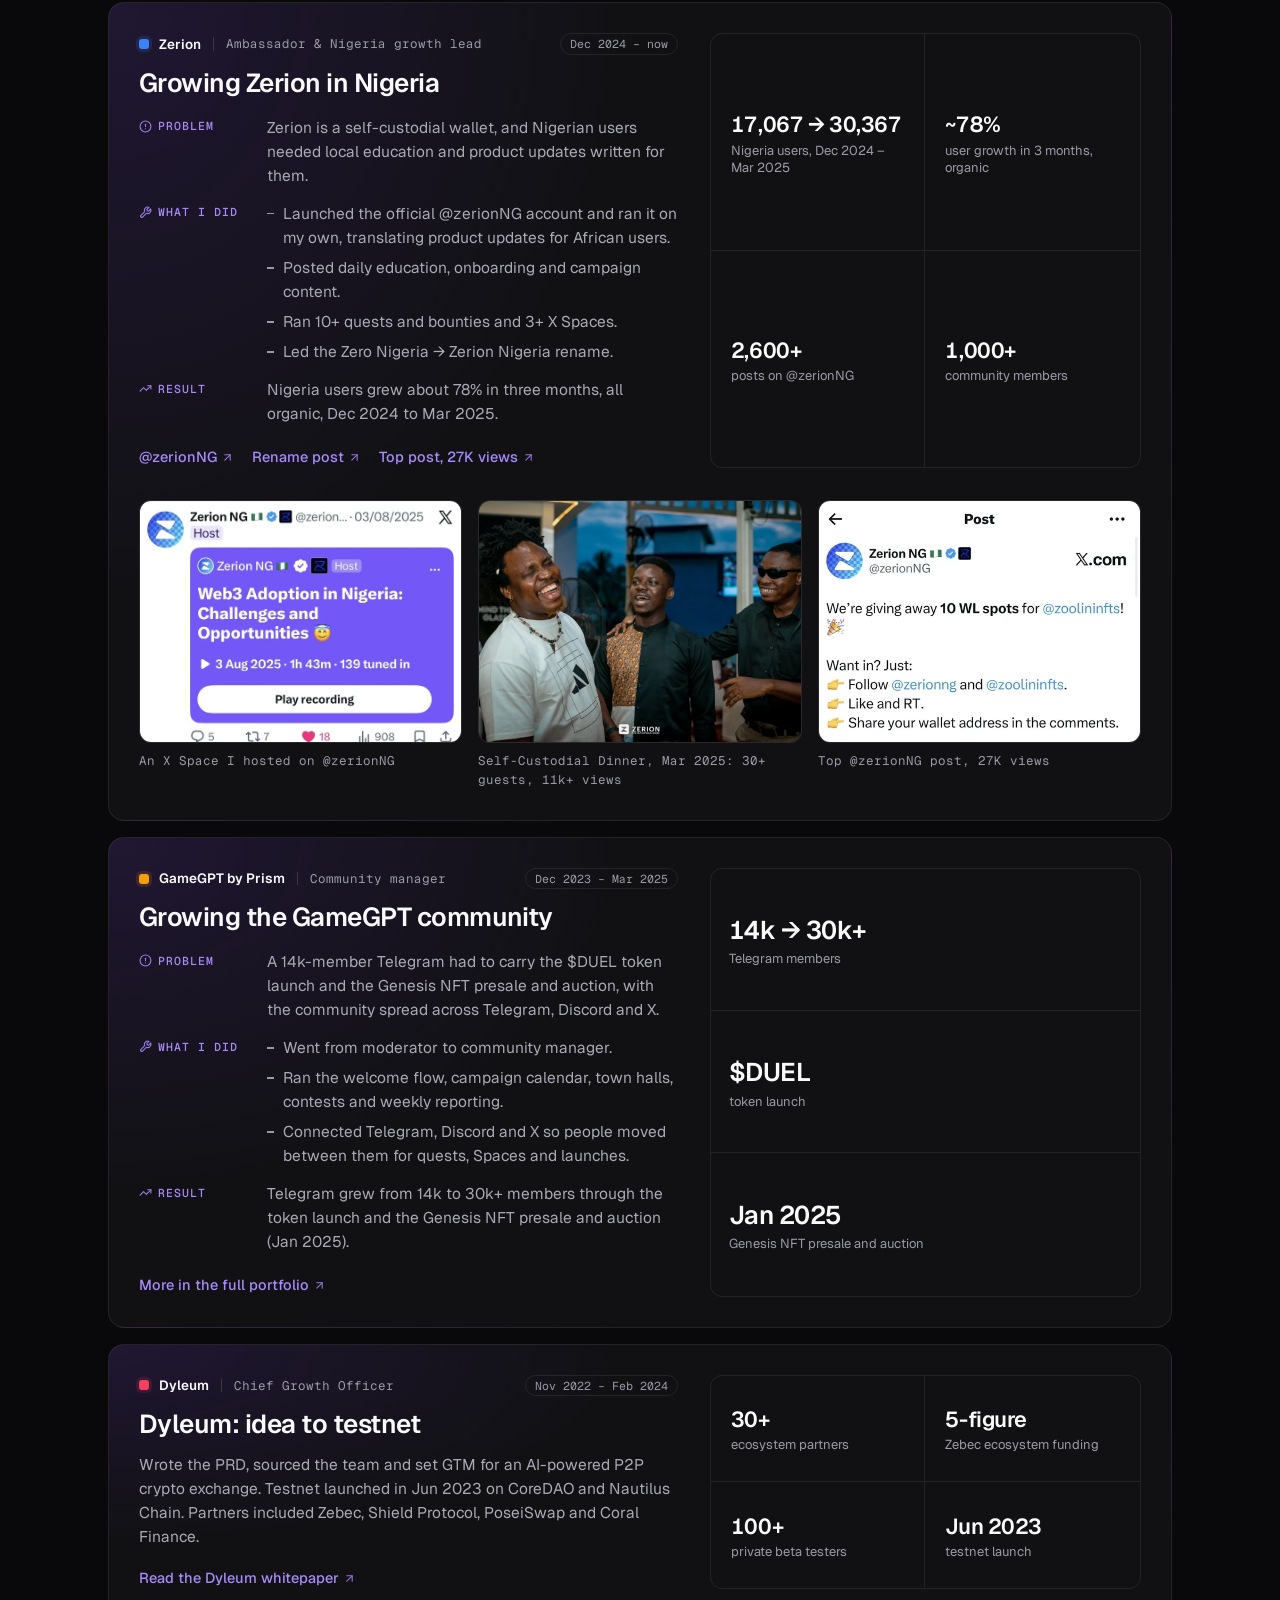
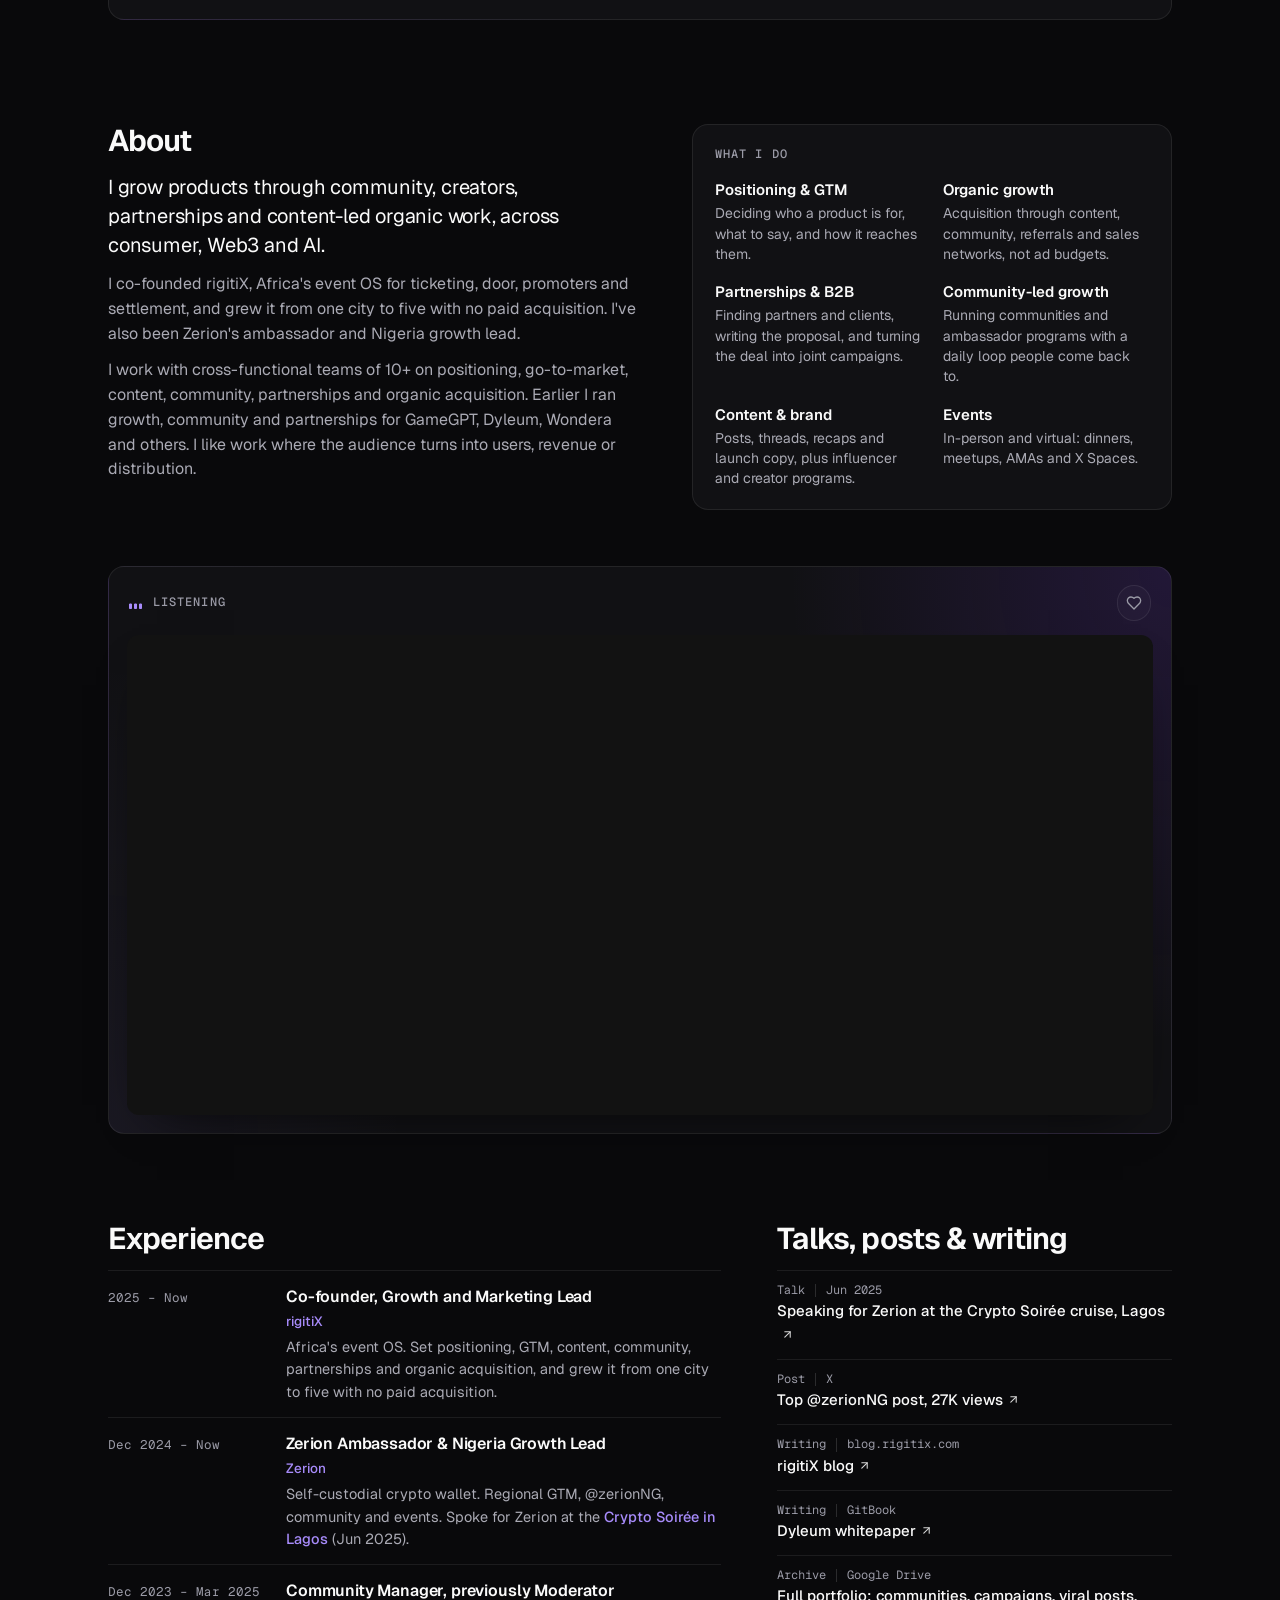
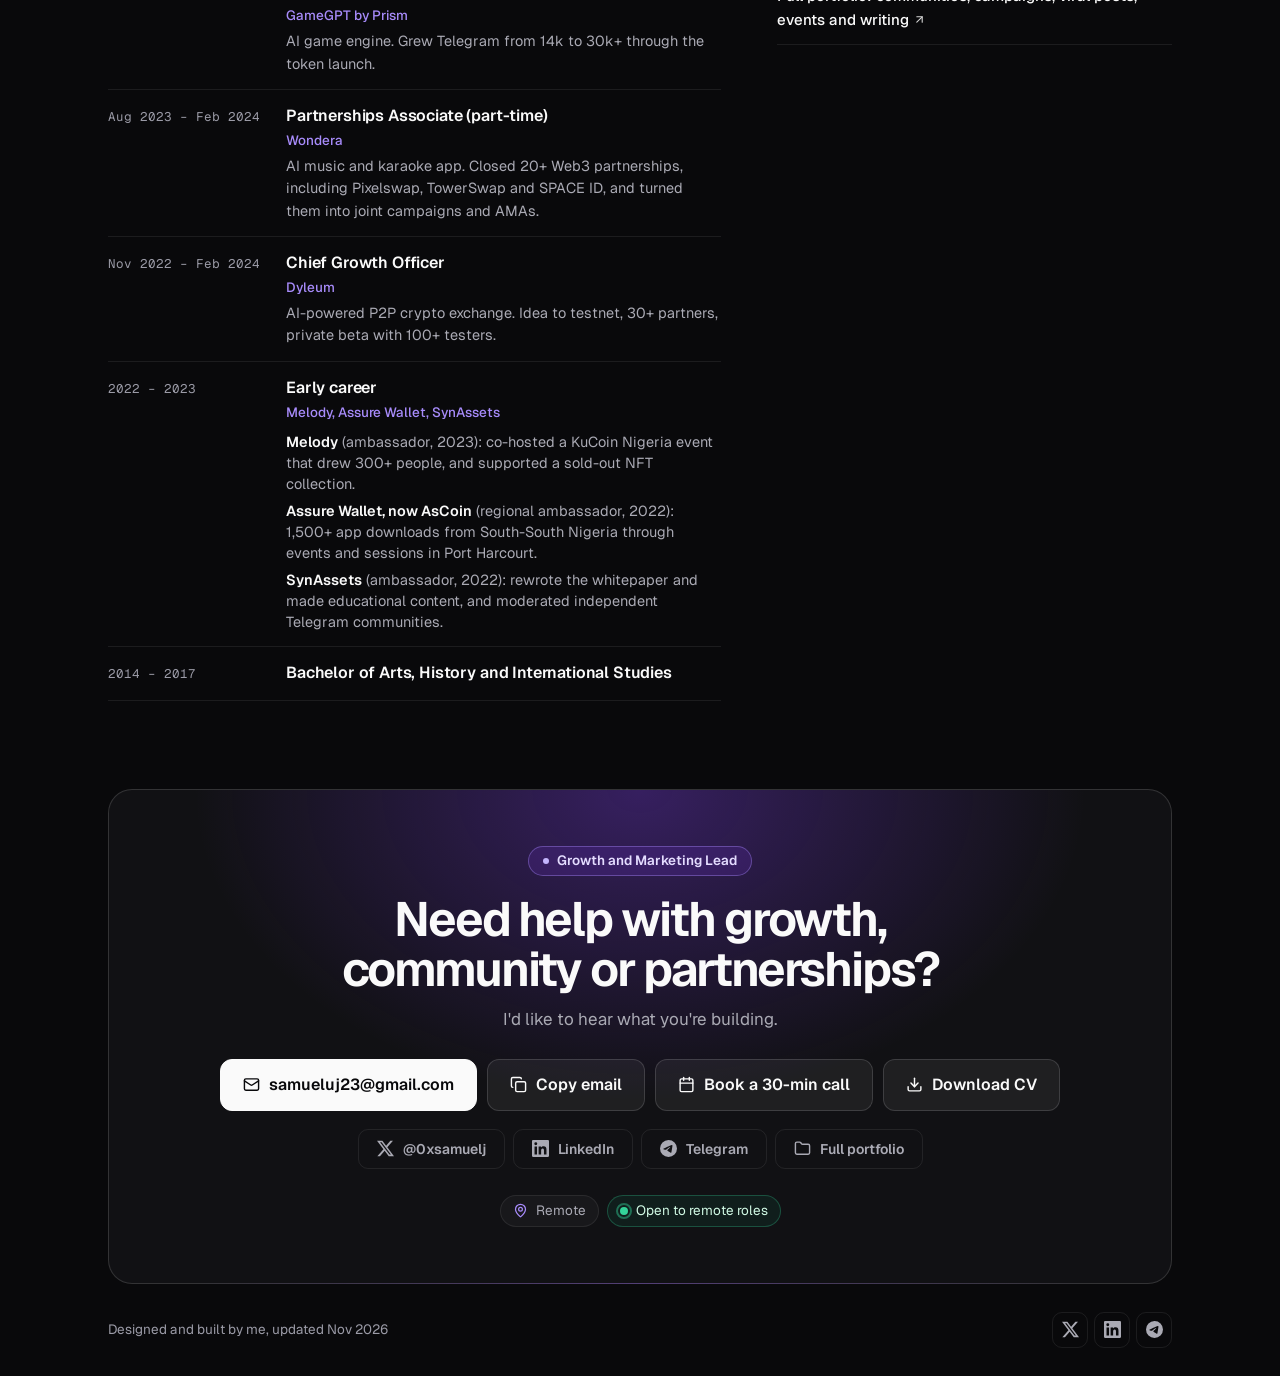
==== commit fed829ad: "Make the intro and rigitiX copy role-neutral, with results in the past tense. The site now leads wit" ====
--- a/index.html
+++ b/index.html
@@ -4,7 +4,7 @@
 <meta charset="utf-8">
 <meta name="viewport" content="width=device-width, initial-scale=1">
 <title>Samuel James, Growth and Marketing Lead</title>
-<meta name="description" content="Samuel James is a Growth and Marketing Lead and co-founder of rigitiX: 186+ events, 49,028+ tickets and 9-figure ₦ GMV, with no paid acquisition. Community-led growth, partnerships and GTM.">
+<meta name="description" content="Samuel James is a Growth and Marketing Lead who grows products through community, creators, partnerships and content-led organic growth, across consumer, Web3 and AI. At rigitiX: 186+ events, 49,028+ tickets and 9-figure ₦ GMV, with no paid acquisition.">
 <link rel="canonical" href="https://samueluj23.github.io/">
 <link rel="alternate" type="text/plain" href="https://samueluj23.github.io/llms.txt" title="llms.txt: this site for AI agents">
 <meta name="theme-color" content="#0b0a10">
@@ -14,20 +14,20 @@
 <meta property="og:type" content="website">
 <meta property="og:site_name" content="Samuel James">
 <meta property="og:title" content="Samuel James, Growth and Marketing Lead">
-<meta property="og:description" content="Samuel James is a Growth and Marketing Lead and co-founder of rigitiX: 186+ events, 49,028+ tickets and 9-figure ₦ GMV, with no paid acquisition. Community-led growth, partnerships and GTM.">
+<meta property="og:description" content="Samuel James is a Growth and Marketing Lead who grows products through community, creators, partnerships and content-led organic growth, across consumer, Web3 and AI. At rigitiX: 186+ events, 49,028+ tickets and 9-figure ₦ GMV, with no paid acquisition.">
 <meta property="og:url" content="https://samueluj23.github.io/">
 <meta property="og:image" content="https://samueluj23.github.io/assets/og.png">
 <meta property="og:image:width" content="1200">
 <meta property="og:image:height" content="630">
-<meta property="og:image:alt" content="Growth and Marketing Lead. I lead growth for brands and products. Samuel James, Co-founder of rigitiX, with his photo and a Remote label.">
+<meta property="og:image:alt" content="Growth and Marketing Lead. I lead growth for brands and products. Samuel James, with his photo and a Remote label.">
 <meta name="twitter:card" content="summary_large_image">
 <meta name="twitter:site" content="@0xsamuelj">
 <meta name="twitter:creator" content="@0xsamuelj">
 <meta name="twitter:title" content="Samuel James, Growth and Marketing Lead">
-<meta name="twitter:description" content="Samuel James is a Growth and Marketing Lead and co-founder of rigitiX: 186+ events, 49,028+ tickets and 9-figure ₦ GMV, with no paid acquisition. Community-led growth, partnerships and GTM.">
+<meta name="twitter:description" content="Samuel James is a Growth and Marketing Lead who grows products through community, creators, partnerships and content-led organic growth, across consumer, Web3 and AI. At rigitiX: 186+ events, 49,028+ tickets and 9-figure ₦ GMV, with no paid acquisition.">
 <meta name="twitter:image" content="https://samueluj23.github.io/assets/og.png">
-<meta name="twitter:image:alt" content="Samuel James, Growth and Marketing Lead and Co-founder of rigitiX: I lead growth for brands and products.">
-<script type="application/ld+json">{"@context":"https://schema.org","@type":"Person","name":"Samuel James","url":"https://samueluj23.github.io/","image":"https://samueluj23.github.io/assets/sam.jpg","jobTitle":"Growth and Marketing Lead","description":"Growth and Marketing Lead and co-founder of rigitiX. Community-led growth, partnerships and go-to-market across consumer tech, fintech and wallets, AI and Web3.","email":"mailto:samueluj23@gmail.com","worksFor":{"@type":"Organization","name":"rigitiX","url":"https://rigitix.com"},"workLocation":{"@type":"Place","name":"Remote"},"knowsAbout":["community-led growth","partnerships","go-to-market","organic growth","events","Web3","fintech"],"sameAs":["https://x.com/0xsamuelj","https://linkedin.com/in/0xsamj","https://t.me/jsamuelu","https://github.com/samueluj23"]}</script>
+<meta name="twitter:image:alt" content="Samuel James, Growth and Marketing Lead: I lead growth for brands and products.">
+<script type="application/ld+json">{"@context":"https://schema.org","@type":"Person","name":"Samuel James","url":"https://samueluj23.github.io/","image":"https://samueluj23.github.io/assets/sam.jpg","jobTitle":"Growth and Marketing Lead","description":"Growth and Marketing Lead. Community, creators, partnerships and content-led organic growth across consumer, Web3 and AI products.","email":"mailto:samueluj23@gmail.com","workLocation":{"@type":"Place","name":"Remote"},"knowsAbout":["community-led growth","partnerships","go-to-market","organic growth","content-led growth","events","Web3","fintech"],"sameAs":["https://x.com/0xsamuelj","https://linkedin.com/in/0xsamj","https://t.me/jsamuelu","https://github.com/samueluj23"]}</script>
 <link rel="preconnect" href="https://fonts.googleapis.com">
 <link rel="preconnect" href="https://fonts.gstatic.com" crossorigin>
 <link href="https://fonts.googleapis.com/css2?family=Geist:wght@400;500;600;700;800&family=Geist+Mono:wght@400;500&display=swap" rel="stylesheet">
@@ -78,7 +78,7 @@
         </div>
       </div>
       <h1>I lead growth for <span class="hl">brands and products.</span></h1>
-      <p class="lede">I turn communities into users, revenue and distribution. At rigitiX, Africa's event OS, which I co-founded, we grew from one city to five with no paid acquisition.</p>
+      <p class="lede">I grow products through community, creators, partnerships and content-led organic growth, across consumer, Web3 and AI. I co-founded rigitiX and grew it from one city to five with no paid acquisition, and I've led similar work at Zerion and GameGPT.</p>
       <div class="cta">
         <a href="mailto:samueluj23@gmail.com" class="btn btn-primary" data-goatcounter-click="email-link" data-goatcounter-title="Email me"><svg class="ic" aria-hidden="true" focusable="false"><use href="#i-mail"/></svg><span>Email me</span></a>
         <a href="https://calendar.google.com/calendar/appointments/schedules/AcZssZ3tzp29aX2uDe4lPZaIpHY0dWYylM95HyUyIu0DADQUvQBkM0Bsm6MQ3HSSCu0JuOGYfNp--xUt?gv=true" class="btn btn-secondary" target="_blank" rel="noopener" data-goatcounter-click="book-call" data-goatcounter-title="Book a 30-min call"><svg class="ic" aria-hidden="true" focusable="false"><use href="#i-cal"/></svg><span>Book a 30-min call</span></a>
@@ -128,7 +128,7 @@
 
     <article class="case case-feature reveal" id="rigitix">
       <div class="case-main">
-        <p class="meta"><span class="sw sw1" aria-hidden="true"></span><span class="m-co">rigitiX</span><span class="m-role">Co-founder, Marketing &amp; Growth</span><span class="m-date">2025 – now</span></p>
+        <p class="meta"><span class="sw sw1" aria-hidden="true"></span><span class="m-co">rigitiX</span><span class="m-role">Co-founder, Growth and Marketing Lead</span><span class="m-date">2025 – now</span></p>
         <h3>Scaling rigitiX with no paid acquisition</h3>
         <dl class="par">
           <div><dt><svg class="ic ic-dt" aria-hidden="true" focusable="false"><use href="#i-alert"/></svg>Problem</dt><dd>rigitiX had about 3k organic users in one city, and growth had to come without paid acquisition.</dd></div>
@@ -138,7 +138,7 @@
             <li>Brought in B2B work with corporates, event organizers and partners.</li>
             <li>Led the rebrand launch, when "rigitiX by CodeRigi" became rigitiX with a new look.</li>
           </ul></dd></div>
-          <div><dt><svg class="ic ic-dt" aria-hidden="true" focusable="false"><use href="#i-trend"/></svg>Result</dt><dd>One city to five, with no paid acquisition, and a ~90% win rate on proposals.</dd></div>
+          <div><dt><svg class="ic ic-dt" aria-hidden="true" focusable="false"><use href="#i-trend"/></svg>Result</dt><dd>Grew it from one city to five, with no paid acquisition, and a ~90% win rate on proposals.</dd></div>
         </dl>
         <div class="links"><a href="https://rigitix.com" target="_blank" rel="noopener" data-goatcounter-click="out-rigitix" data-goatcounter-title="Visit rigitiX">Visit rigitiX<svg class="ic ic-xs" aria-hidden="true" focusable="false"><use href="#i-ext"/></svg></a><a href="https://x.com/rigitix/status/2015772869599334553" target="_blank" rel="noopener" data-goatcounter-click="out-rigitix-rebrand" data-goatcounter-title="rigitiX rebrand post">Rebrand post<svg class="ic ic-xs" aria-hidden="true" focusable="false"><use href="#i-ext"/></svg></a><a href="https://blog.rigitix.com" target="_blank" rel="noopener" data-goatcounter-click="out-rigitix-blog" data-goatcounter-title="rigitiX blog">rigitiX blog<svg class="ic ic-xs" aria-hidden="true" focusable="false"><use href="#i-ext"/></svg></a></div>
       </div>
@@ -249,10 +249,9 @@
   <section id="about" class="about wrap">
     <div class="about-copy">
       <h2>About</h2>
-      <p class="big">I co-founded rigitiX, Africa's event OS for ticketing, door, promoters and settlement.</p>
-      <p>I own positioning, go-to-market, content, community, partnerships and organic acquisition, and work with cross-functional teams of 10+. Alongside rigitiX, I'm Zerion's ambassador and Nigeria growth lead.</p>
-      <p>rigitiX runs with its team, so I'm available full-time for the right growth role.</p>
-      <p>Before that I ran growth, community and partnerships for Web3 and AI products: GameGPT, Dyleum, Wondera and others. I like work where the audience turns into users, revenue or distribution.</p>
+      <p class="big">I grow products through community, creators, partnerships and content-led organic work, across consumer, Web3 and AI.</p>
+      <p>I co-founded rigitiX, Africa's event OS for ticketing, door, promoters and settlement, and grew it from one city to five with no paid acquisition. I've also been Zerion's ambassador and Nigeria growth lead.</p>
+      <p>I work with cross-functional teams of 10+ on positioning, go-to-market, content, community, partnerships and organic acquisition. Earlier I ran growth, community and partnerships for GameGPT, Dyleum, Wondera and others. I like work where the audience turns into users, revenue or distribution.</p>
     </div>
     <div class="skills">
       <h3 class="eyebrow">What I do</h3>
@@ -281,7 +280,7 @@
     <div class="exp-col">
       <h2>Experience</h2>
       <ol class="timeline">
-        <li><span class="when">2025 – Now</span><div><h3>Co-Founder, Marketing &amp; Growth</h3><p class="t-co">rigitiX</p><p>Africa's event OS. Positioning, GTM, content, community, partnerships and organic acquisition.</p></div></li>
+        <li><span class="when">2025 – Now</span><div><h3>Co-founder, Growth and Marketing Lead</h3><p class="t-co">rigitiX</p><p>Africa's event OS. Set positioning, GTM, content, community, partnerships and organic acquisition, and grew it from one city to five with no paid acquisition.</p></div></li>
         <li><span class="when">Dec 2024 – Now</span><div><h3>Zerion Ambassador &amp; Nigeria Growth Lead</h3><p class="t-co">Zerion</p><p>Self-custodial crypto wallet. Regional GTM, @zerionNG, community and events. Spoke for Zerion at the <a href="https://x.com/Darrator/status/1938235339056857150" target="_blank" rel="noopener" data-goatcounter-click="out-crypto-soiree" data-goatcounter-title="Crypto Soirée talk">Crypto Soirée in Lagos</a> (Jun 2025).</p></div></li>
         <li><span class="when">Dec 2023 – Mar 2025</span><div><h3>Community Manager, previously Moderator</h3><p class="t-co">GameGPT by Prism</p><p>AI game engine. Grew Telegram from 14k to 30k+ through the token launch.</p></div></li>
         <li><span class="when">Aug 2023 – Feb 2024</span><div><h3>Partnerships Associate (part-time)</h3><p class="t-co">Wondera</p><p>AI music and karaoke app. Closed 20+ Web3 partnerships, including Pixelswap, TowerSwap and SPACE ID, and turned them into joint campaigns and AMAs.</p></div></li>
